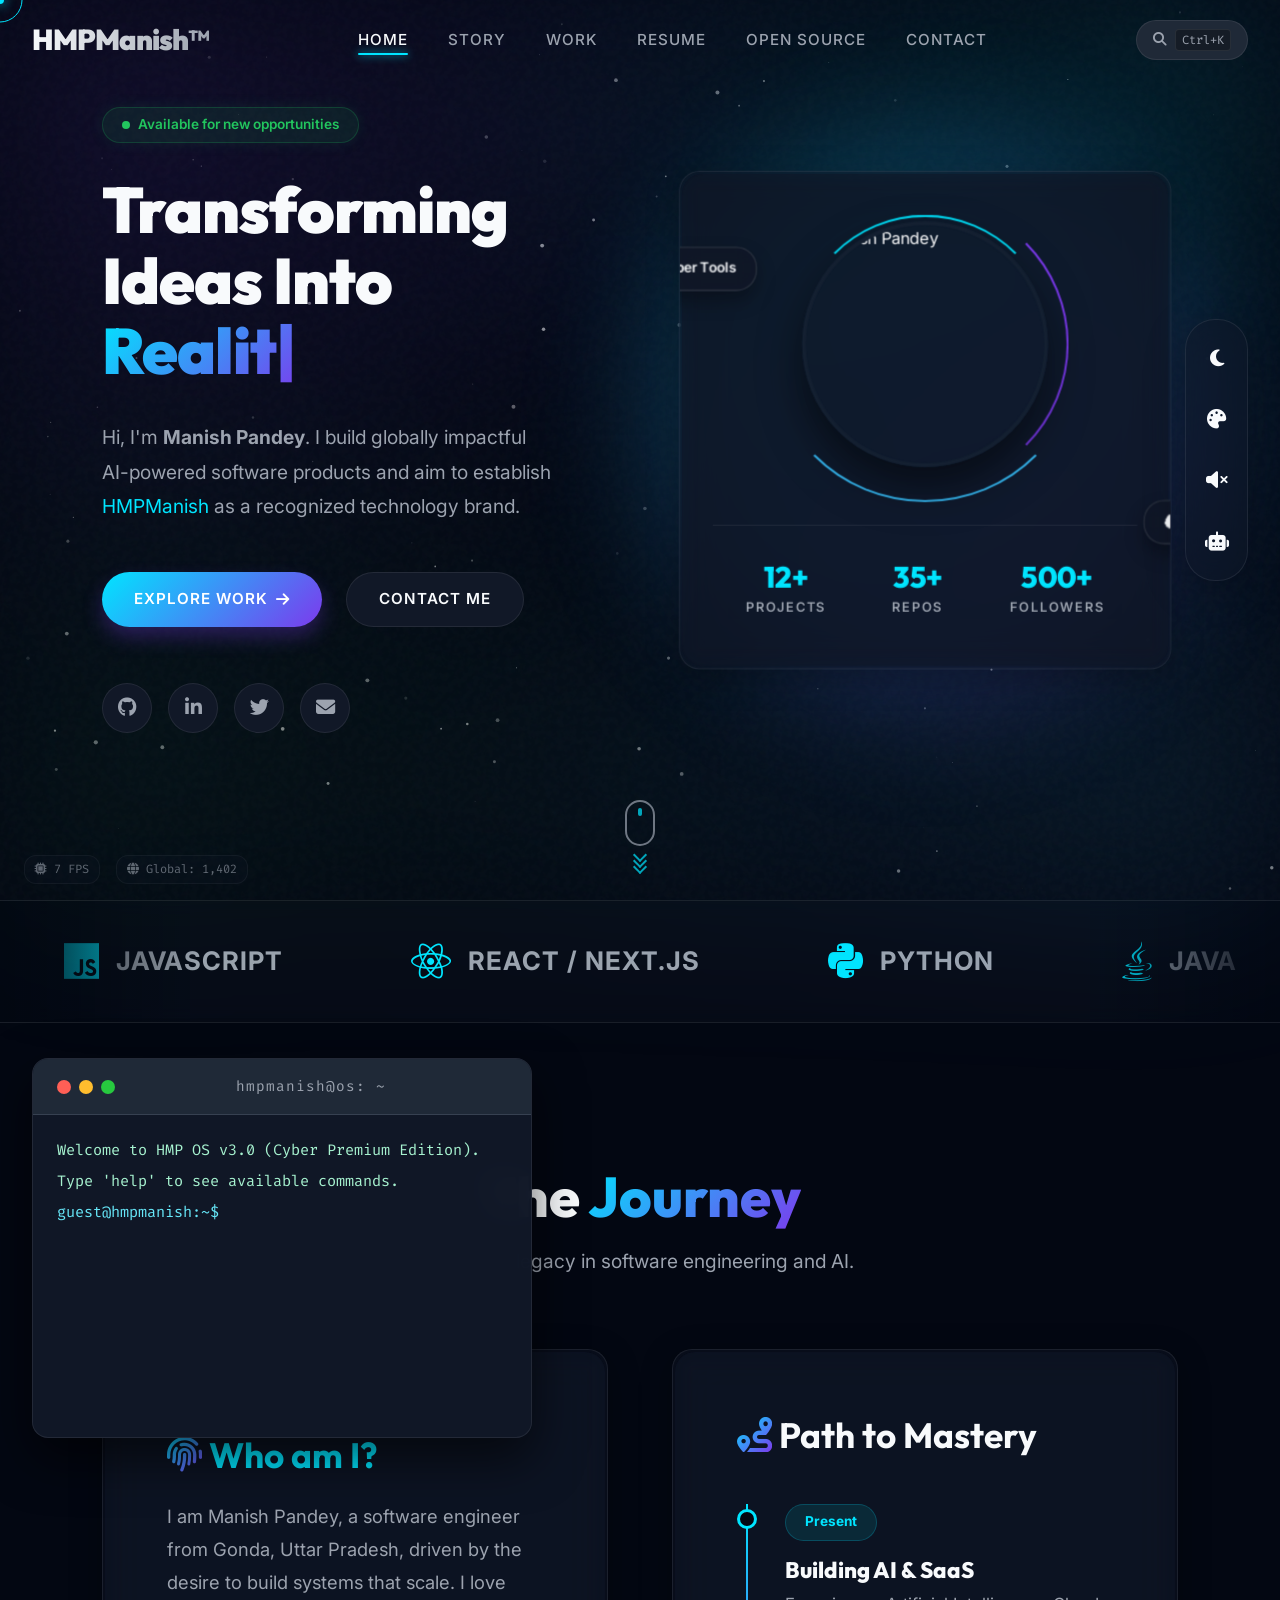
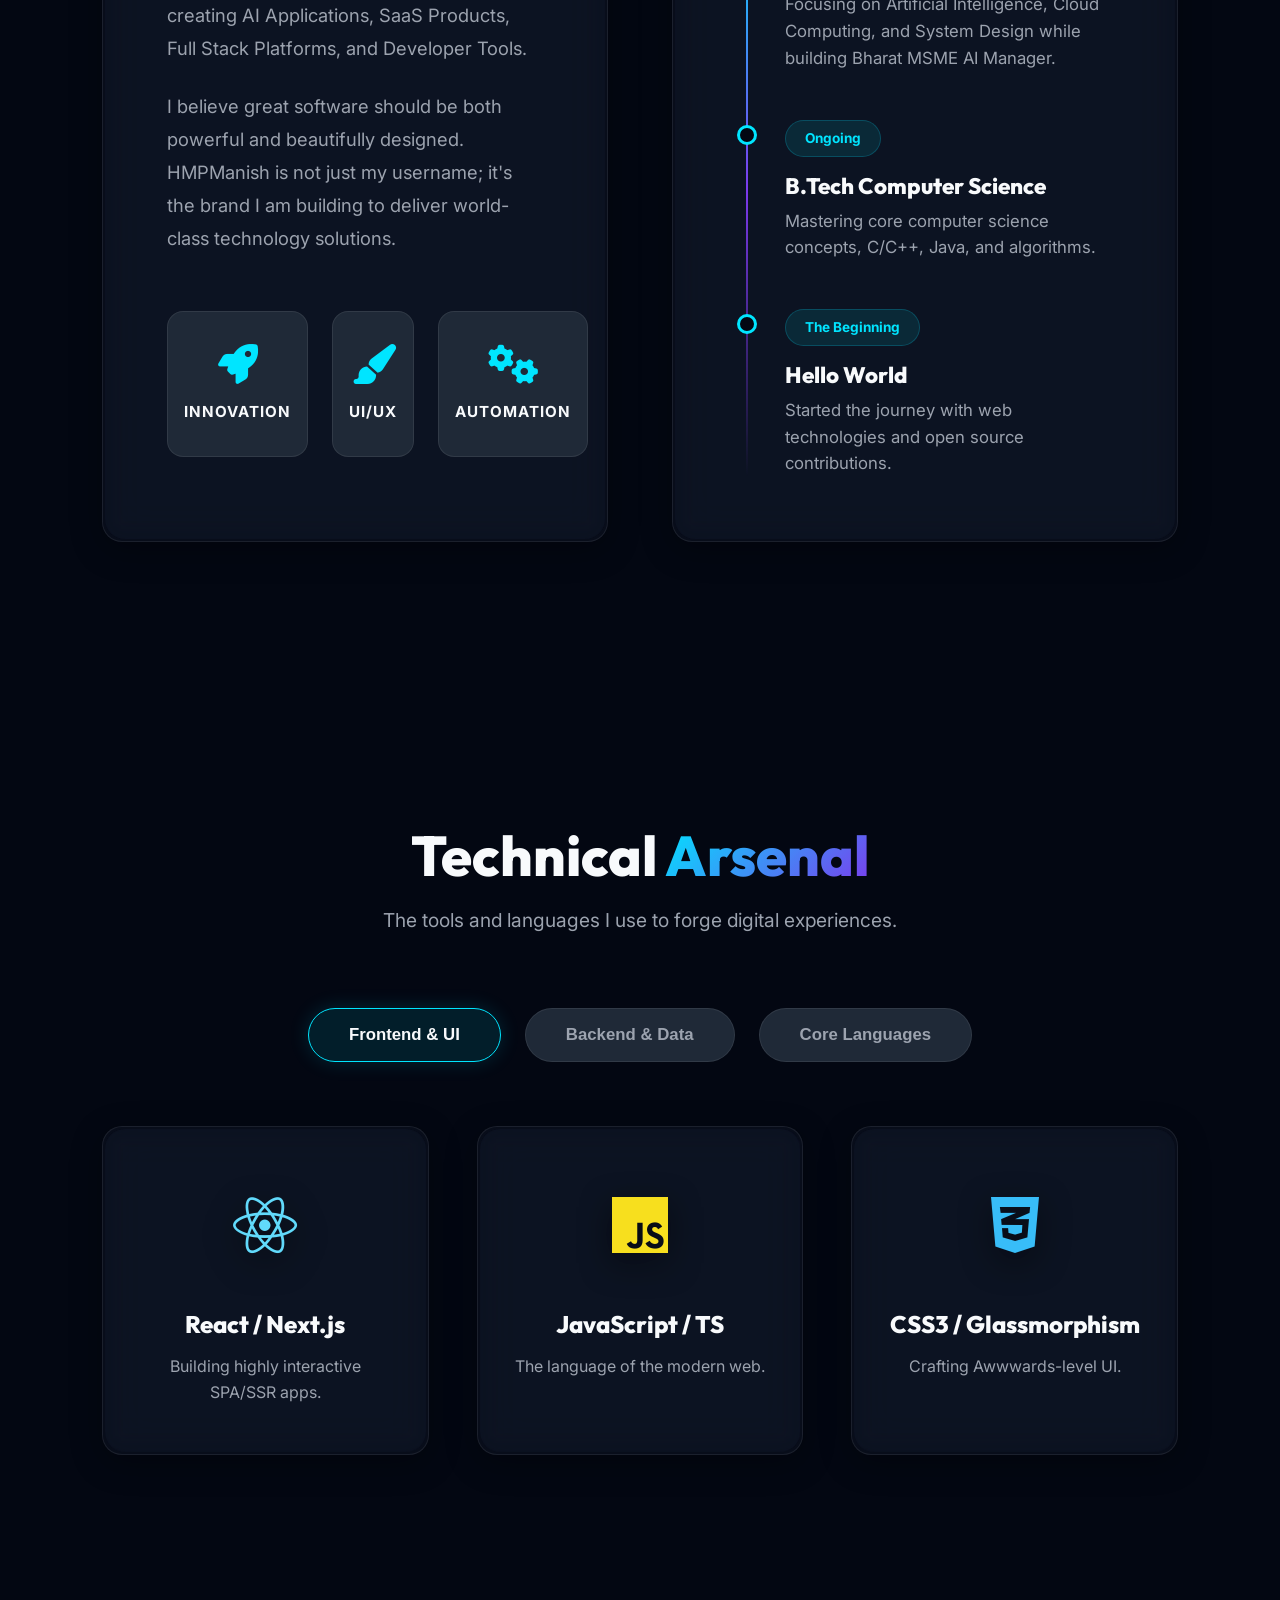
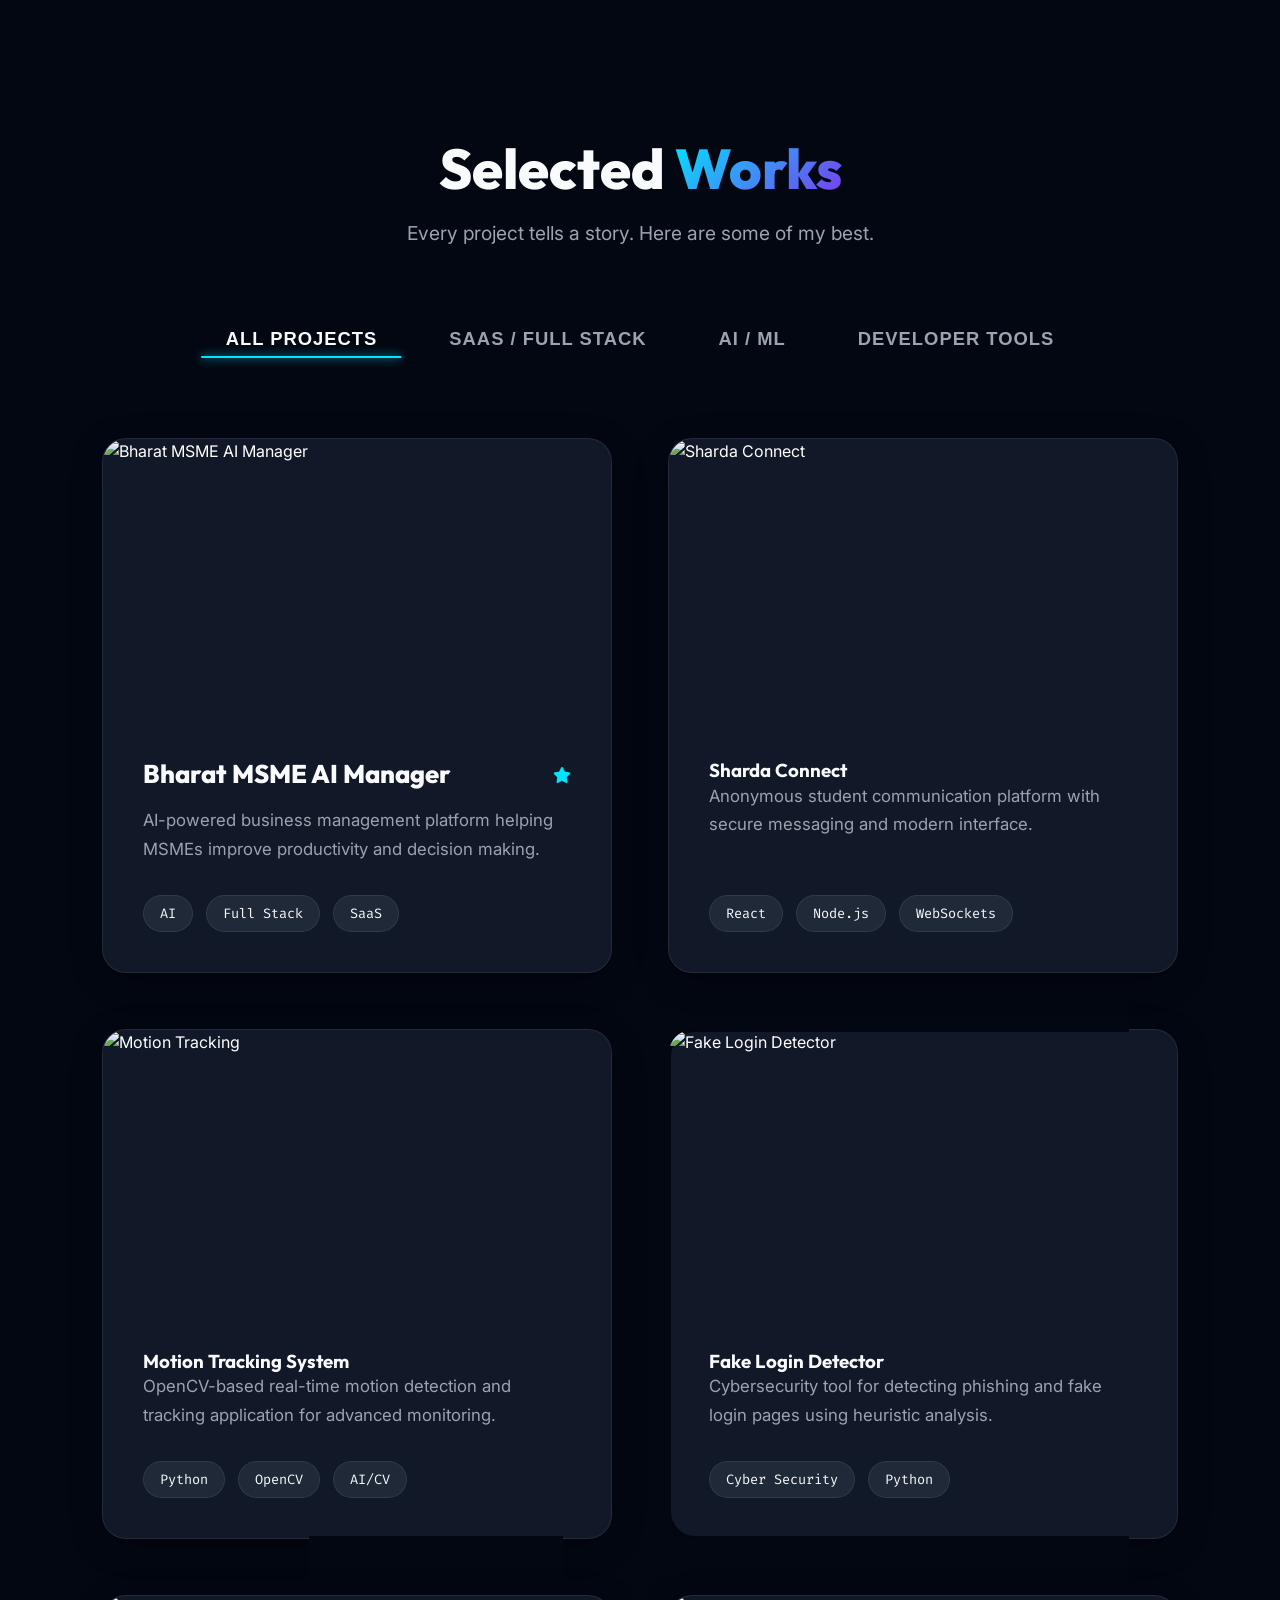
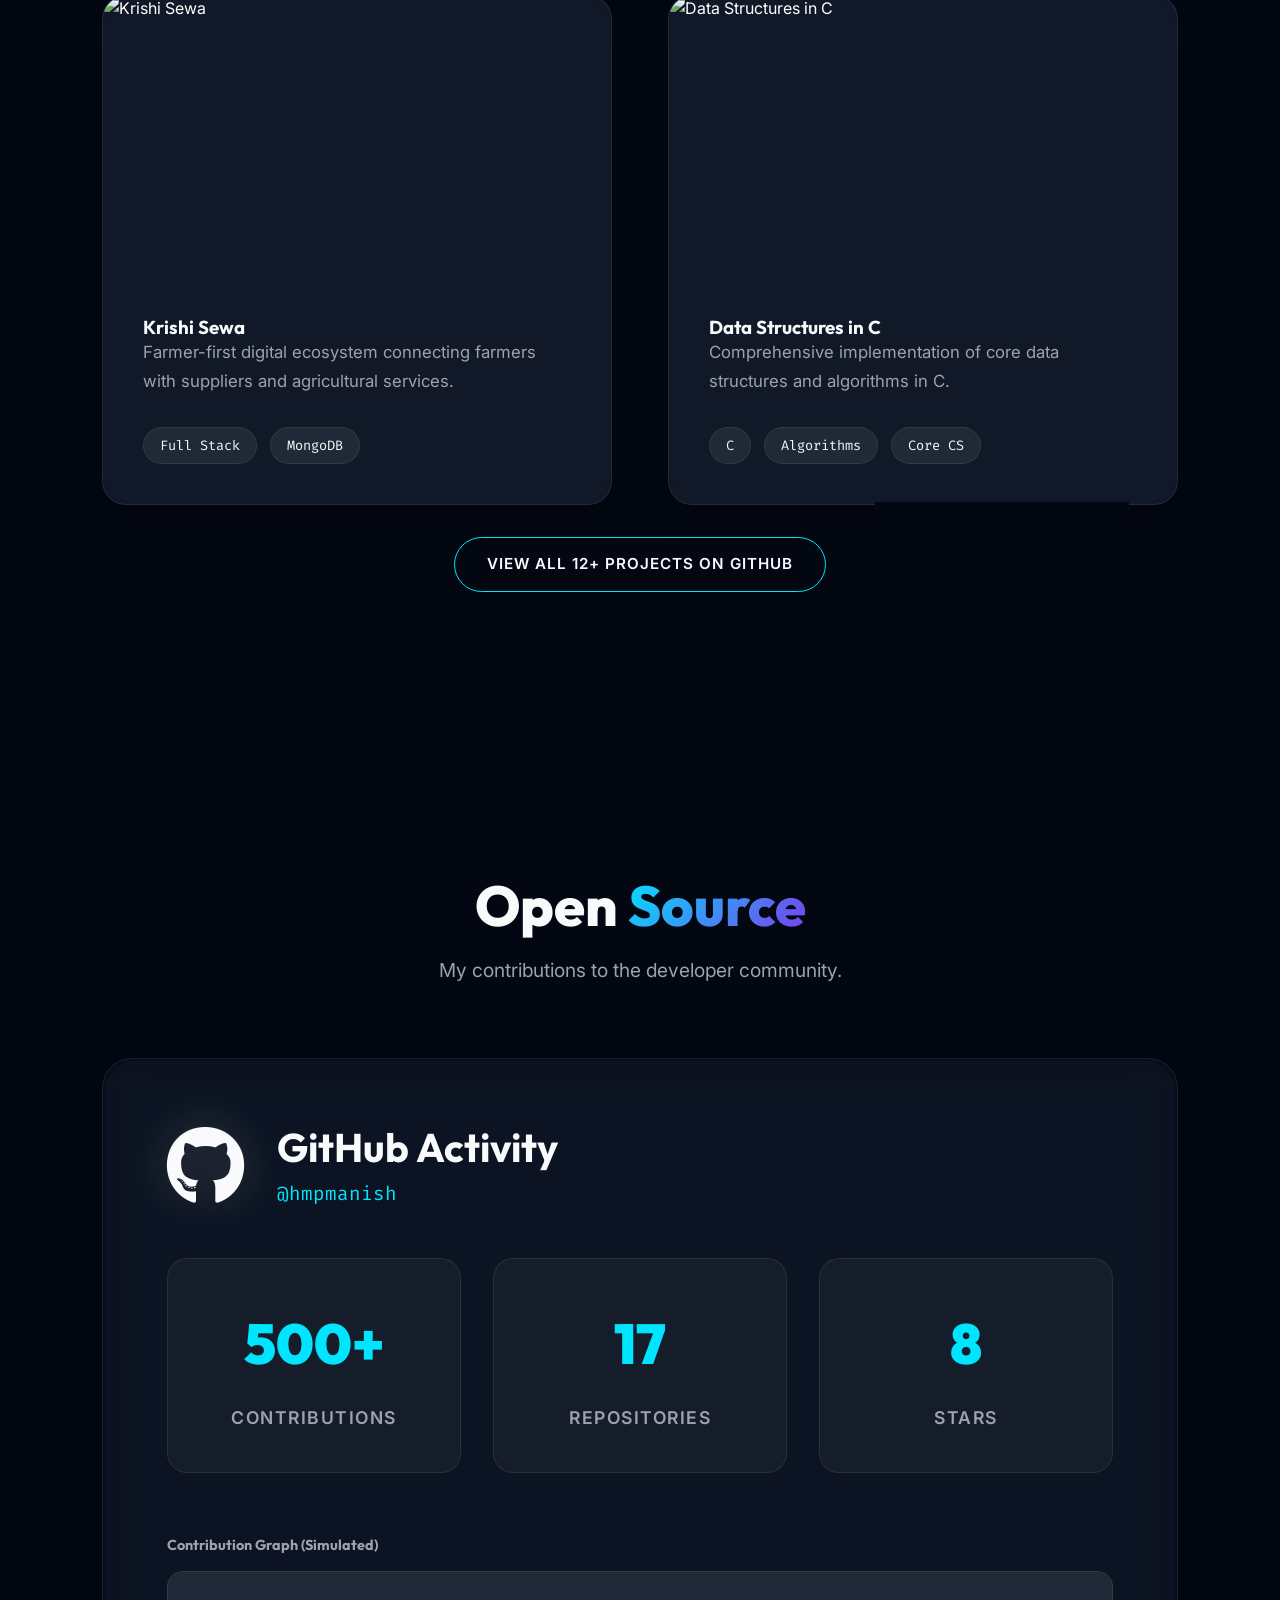
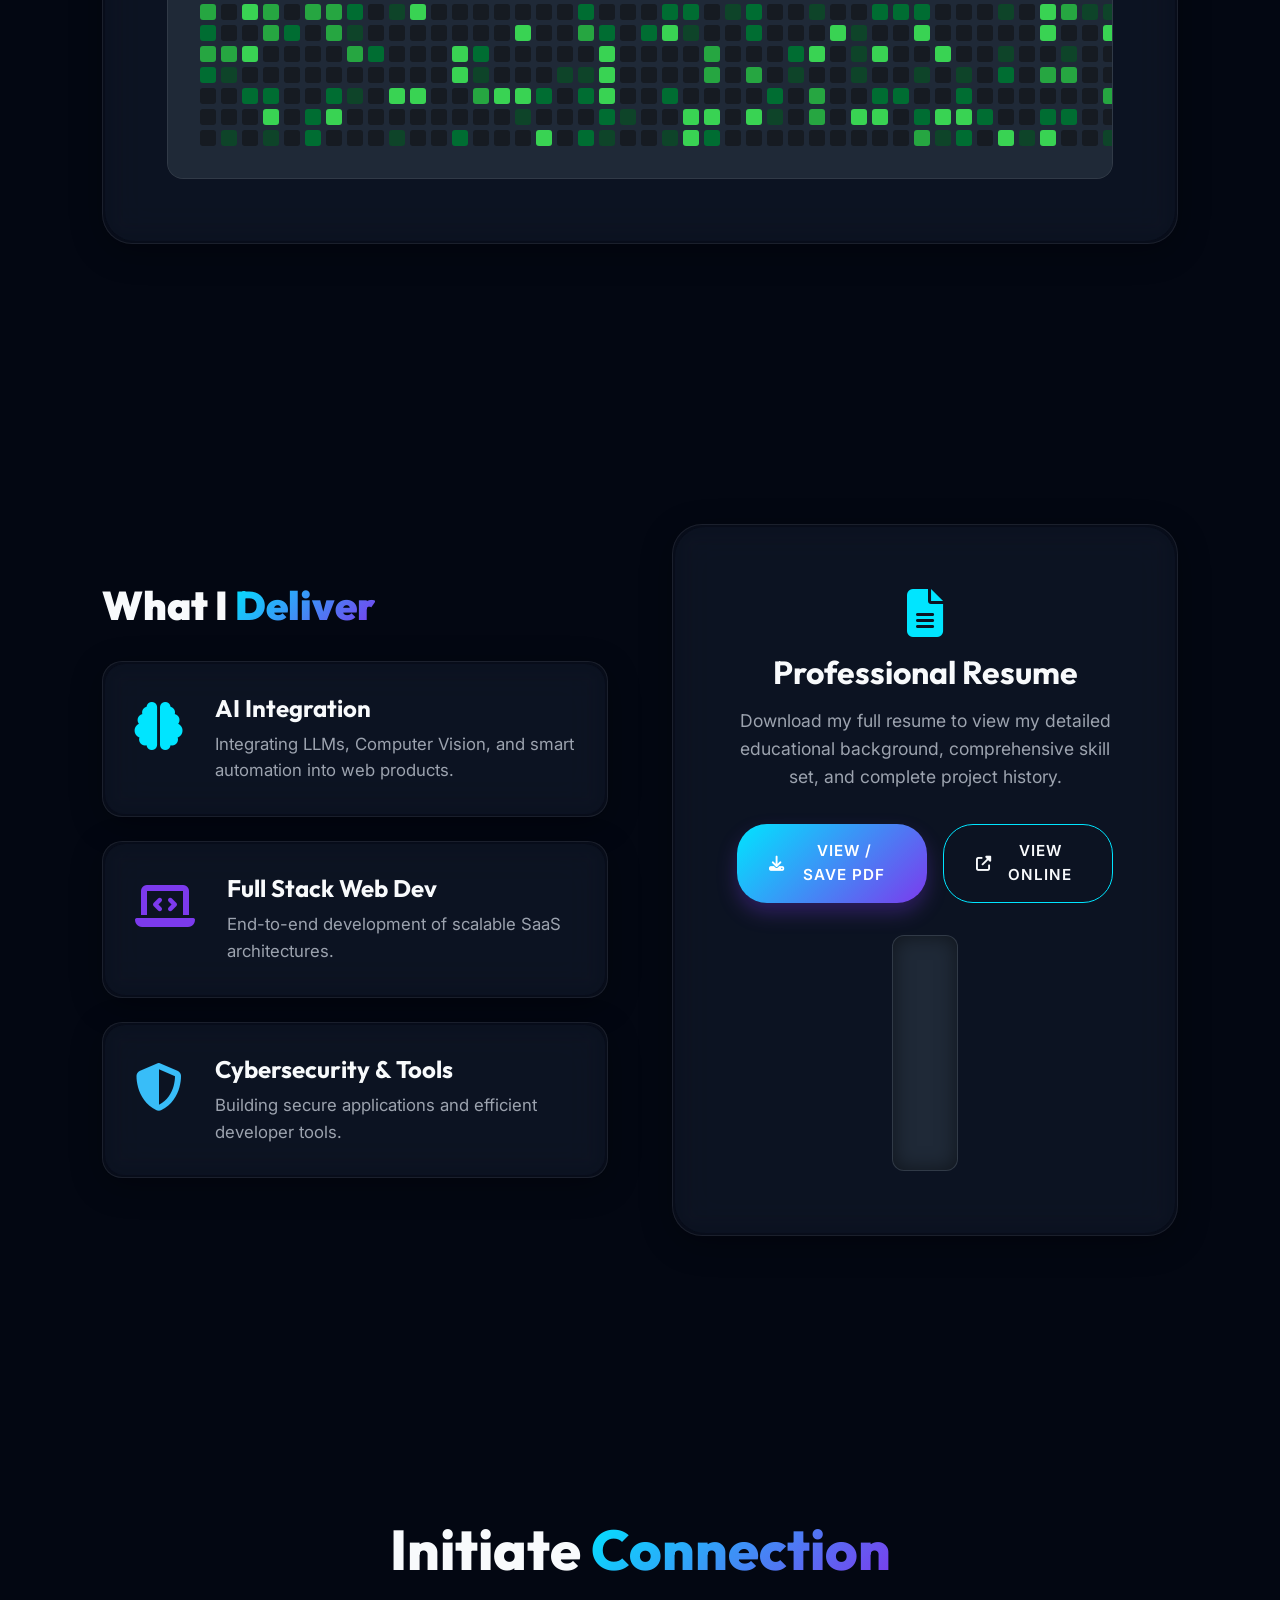
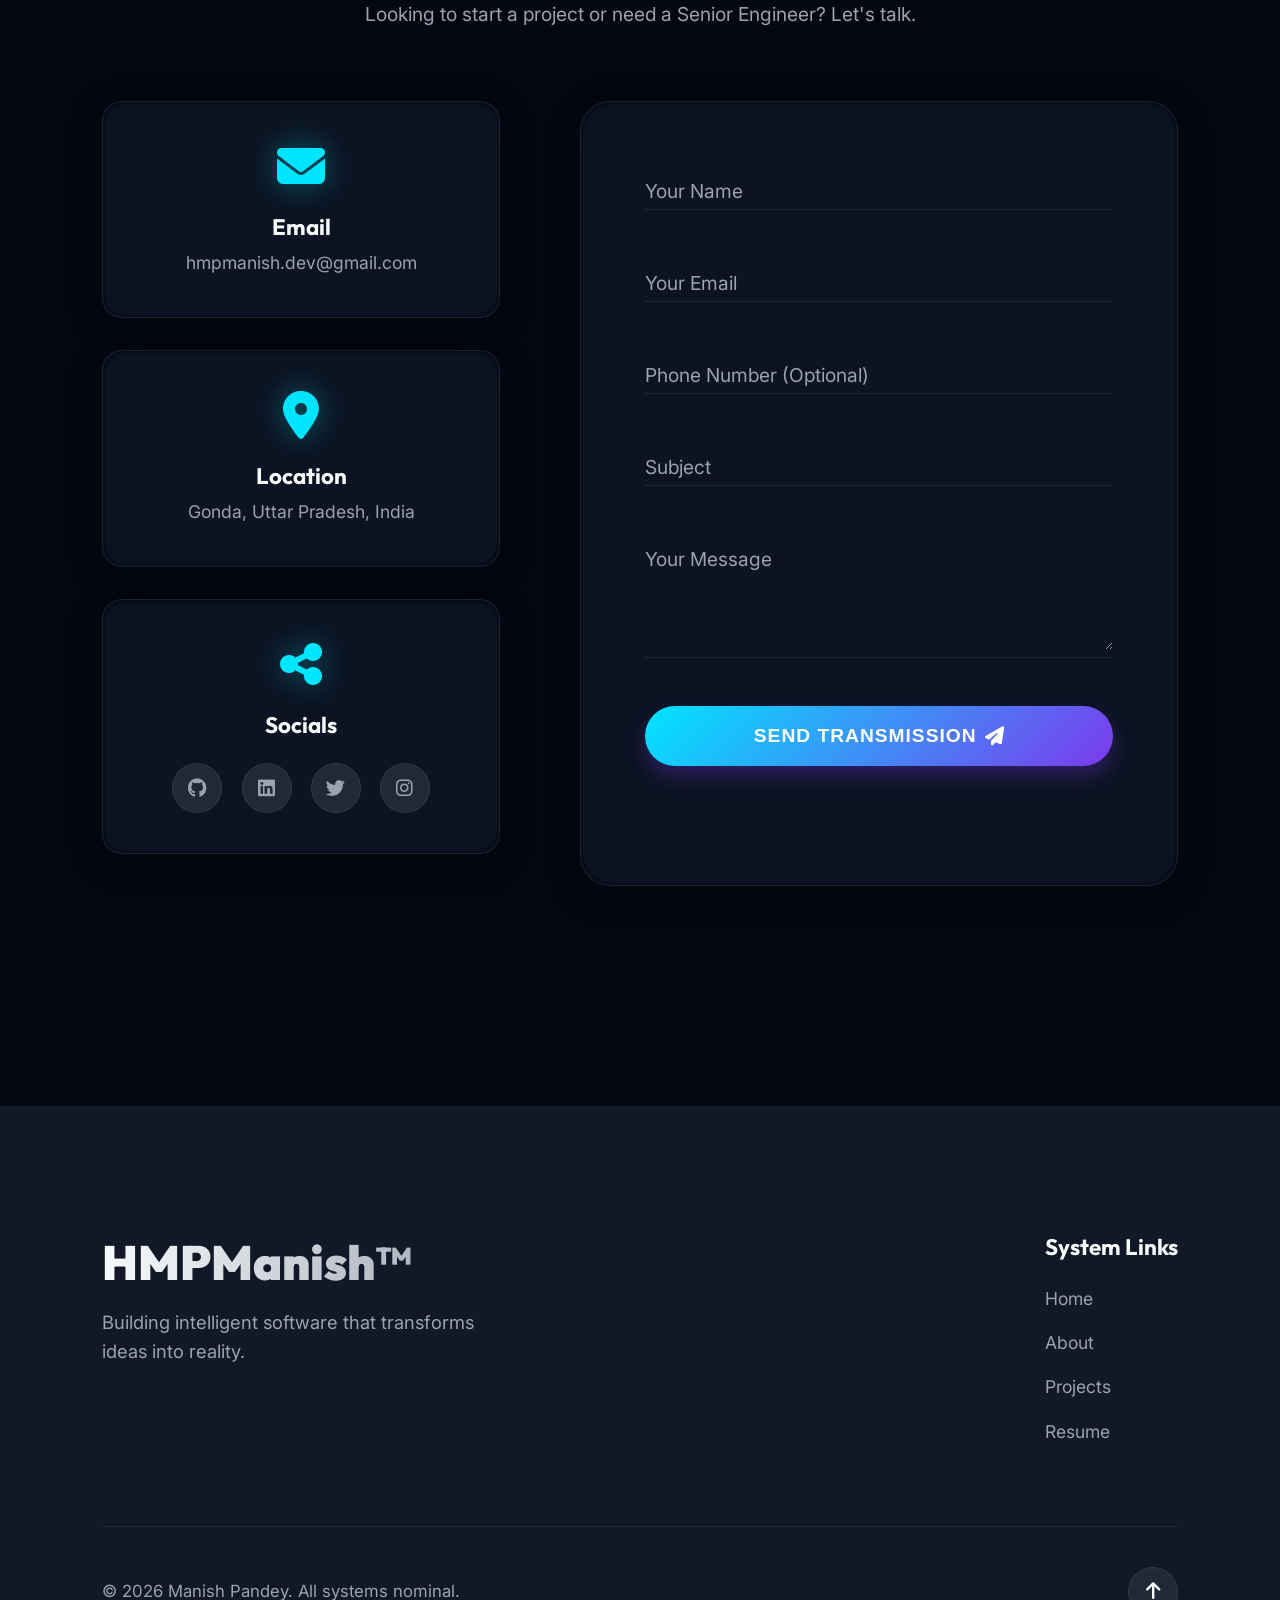
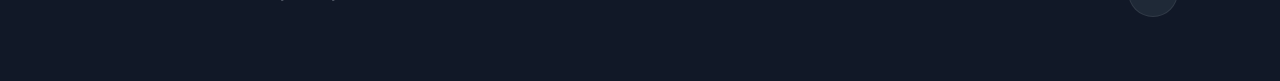
==== index.html @ 79994b33 "Upgrade HMP AI Assistant with smart rule engine, quick chips, and direct Telegram contact integratio" ====
<!DOCTYPE html>
<html lang="en" data-theme="dark">
<head>
    <meta charset="UTF-8">
    <meta name="viewport" content="width=device-width, initial-scale=1.0">
    <title>HMPManish | Manish Pandey | Building Intelligent Software</title>
    <meta name="description" content="Portfolio of Manish Pandey (HMPManish). Building intelligent software that transforms ideas into reality using AI, automation, cloud computing, and modern web technologies.">
    <meta name="theme-color" content="#030712">
    
    <!-- Open Graph / SEO -->
    <meta property="og:title" content="HMPManish - Technology Brand & Portfolio">
    <meta property="og:description" content="Portfolio of Manish Pandey (HMPManish). Building intelligent software that transforms ideas into reality.">
    <meta property="og:type" content="website">
    <meta property="og:url" content="https://hmpmanish.github.io/info/">
    
    <!-- Fonts -->
    <link rel="preconnect" href="https://fonts.googleapis.com">
    <link rel="preconnect" href="https://fonts.gstatic.com" crossorigin>
    <link href="https://fonts.googleapis.com/css2?family=Inter:wght@300;400;500;600;700&family=Outfit:wght@300;400;500;600;700;800;900&family=Fira+Code&display=swap" rel="stylesheet">
    
    <!-- Icons -->
    <link rel="stylesheet" href="https://cdnjs.cloudflare.com/ajax/libs/font-awesome/6.4.0/css/all.min.css">
    
    <link rel="stylesheet" href="style.css">
</head>
<body>

    <!-- Audio Elements for UI Sounds (muted by default) -->
    <audio id="sound-hover" src="https://assets.mixkit.co/sfx/preview/mixkit-modern-technology-select-3124.mp3" preload="auto"></audio>
    <audio id="sound-click" src="https://assets.mixkit.co/sfx/preview/mixkit-interface-click-1126.mp3" preload="auto"></audio>

    <!-- Custom Particle Cursor -->
    <div class="cursor-dot"></div>
    <div class="cursor-outline"></div>

    <!-- Cinematic Background -->
    <canvas id="bg-canvas"></canvas>
    <div class="bg-mesh"></div>
    <div class="bg-noise"></div>

    <!-- Scroll Progress -->
    <div class="scroll-progress-bar" id="scroll-progress"></div>

    <!-- Header / Navbar -->
    <header class="glass-header" id="header">
        <div class="nav-container">
            <a href="#home" class="logo magnetic hover-sound">
                <span class="logo-text">HMPManish™</span>
            </a>
            <nav class="desktop-nav">
                <ul>
                    <li><a href="#home" class="nav-link active hover-sound">Home</a></li>
                    <li><a href="#about" class="nav-link hover-sound">Story</a></li>
                    <li><a href="#projects" class="nav-link hover-sound">Work</a></li>
                    <li><a href="#resume" class="nav-link hover-sound">Resume</a></li>
                    <li><a href="#github" class="nav-link hover-sound">Open Source</a></li>
                    <li><a href="#contact" class="nav-link hover-sound">Contact</a></li>
                </ul>
            </nav>
            <div class="nav-actions">
                <button class="cmd-palette-btn magnetic hover-sound" aria-label="Command Palette">
                    <i class="fas fa-search"></i> <span class="cmd-text">Ctrl+K</span>
                </button>
                <div class="hamburger magnetic hover-sound" id="hamburger">
                    <span></span><span></span><span></span>
                </div>
            </div>
        </div>
    </header>

    <!-- Mobile Menu -->
    <div class="mobile-menu" id="mobile-menu">
        <ul>
            <li><a href="#home" class="mobile-link">Home</a></li>
            <li><a href="#about" class="mobile-link">Story</a></li>
            <li><a href="#projects" class="mobile-link">Work</a></li>
            <li><a href="#resume" class="mobile-link">Resume</a></li>
            <li><a href="#github" class="mobile-link">Open Source</a></li>
            <li><a href="#contact" class="mobile-link">Contact</a></li>
        </ul>
    </div>

    <!-- Performance & Status Monitors -->
    <div class="perf-monitor">
        <div class="fps-counter" id="fps-counter"><i class="fas fa-microchip"></i> <span id="fps-val">60</span> FPS</div>
        <div class="visitor-counter"><i class="fas fa-globe"></i> Global: <span id="v-count">1,402</span></div>
    </div>

    <!-- Floating Glass Dock -->
    <div class="floating-dock">
        <button class="dock-btn magnetic tooltip hover-sound" data-tip="Toggle Theme" id="theme-toggle">
            <i class="fas fa-moon"></i>
        </button>
        <button class="dock-btn magnetic tooltip hover-sound" data-tip="Accent Color" id="color-toggle">
            <i class="fas fa-palette"></i>
        </button>
        <button class="dock-btn magnetic tooltip hover-sound" data-tip="UI Sounds" id="sound-toggle">
            <i class="fas fa-volume-mute"></i>
        </button>
        <button class="dock-btn magnetic tooltip hover-sound" data-tip="AI Assistant" id="ai-toggle">
            <i class="fas fa-robot"></i>
        </button>
    </div>

    <main>
        <!-- 1. HERO SECTION -->
        <section id="home" class="hero-section section-padding">
            <div class="container hero-grid">
                <div class="hero-content reveal-left">
                    <div class="greeting-badge magnetic hover-sound">
                        <span class="pulse-dot"></span> Available for new opportunities
                    </div>
                    <h1 class="hero-title">
                        Transforming Ideas Into <br>
                        <span class="gradient-text type-wrap"><span id="typed-text"></span><span class="cursor">|</span></span>
                    </h1>
                    <p class="hero-description text-reveal">
                        Hi, I'm <strong>Manish Pandey</strong>. I build globally impactful AI-powered software products and aim to establish <span class="text-primary">HMPManish</span> as a recognized technology brand.
                    </p>
                    <div class="hero-cta">
                        <a href="#projects" class="btn btn-primary magnetic click-sound">
                            <span>Explore Work</span>
                            <i class="fas fa-arrow-right"></i>
                        </a>
                        <a href="#contact" class="btn btn-secondary magnetic click-sound">
                            <span>Contact Me</span>
                        </a>
                    </div>
                    <div class="hero-socials">
                        <a href="https://github.com/hmpmanish" target="_blank" class="social-icon magnetic hover-sound"><i class="fab fa-github"></i></a>
                        <a href="https://linkedin.com/in/hmpmanish" target="_blank" class="social-icon magnetic hover-sound"><i class="fab fa-linkedin-in"></i></a>
                        <a href="https://x.com/hmpmanish" target="_blank" class="social-icon magnetic hover-sound"><i class="fab fa-twitter"></i></a>
                        <a href="mailto:hmpmanish.dev@gmail.com" class="social-icon magnetic hover-sound"><i class="fas fa-envelope"></i></a>
                    </div>
                </div>
                <div class="hero-visual reveal-right">
                    <div class="profile-card-3d tilt-card">
                        <div class="card-glow"></div>
                        <div class="card-inner glass-panel">
                            <div class="profile-image-container">
                                <div class="rotating-rings">
                                    <div class="ring ring-1"></div>
                                    <div class="ring ring-2"></div>
                                    <div class="ring ring-3"></div>
                                </div>
                                <img src="https://avatars.githubusercontent.com/u/108343753?v=4" alt="Manish Pandey" class="profile-img">
                            </div>
                            <div class="floating-badges">
                                <div class="badge badge-1 glass-badge"><i class="fas fa-laptop-code"></i> Developer Tools</div>
                                <div class="badge badge-2 glass-badge"><i class="fas fa-brain"></i> AI / SaaS</div>
                            </div>
                            <div class="stats-row">
                                <div class="stat-item">
                                    <h4 class="counter" id="stat-projects" data-target="12">0</h4>
                                    <p>Projects</p>
                                </div>
                                <div class="stat-item">
                                    <h4 class="counter" id="stat-repos" data-target="35">0</h4>
                                    <p>Repos</p>
                                </div>
                                <div class="stat-item">
                                    <h4 class="counter" id="stat-followers" data-target="500">0</h4>
                                    <p>Followers</p>
                                </div>
                            </div>
                        </div>
                    </div>
                </div>
            </div>
            
            <a href="#about" class="scroll-indicator magnetic hover-sound">
                <div class="mouse"><div class="wheel"></div></div>
                <span class="arrows"><span></span><span></span><span></span></span>
            </a>
        </section>

        <!-- 2. INFINITE LOGO MARQUEE -->
        <div class="tech-marquee-wrapper reveal-up">
            <div class="tech-marquee">
                <div class="tech-track">
                    <!-- Cloned in JS for infinite scroll -->
                    <div class="tech-item"><i class="fab fa-js"></i> JavaScript</div>
                    <div class="tech-item"><i class="fab fa-react"></i> React / Next.js</div>
                    <div class="tech-item"><i class="fab fa-python"></i> Python</div>
                    <div class="tech-item"><i class="fab fa-java"></i> Java</div>
                    <div class="tech-item"><i class="fab fa-node-js"></i> Node.js</div>
                    <div class="tech-item"><i class="fas fa-database"></i> MongoDB</div>
                    <div class="tech-item"><i class="fab fa-aws"></i> Cloud / AI</div>
                    <div class="tech-item"><i class="fas fa-code"></i> C / C++</div>
                </div>
            </div>
        </div>

        <!-- 3. ABOUT & JOURNEY SECTION -->
        <section id="about" class="about-section section-padding">
            <div class="container">
                <div class="section-heading text-center reveal-up">
                    <h2 class="title">The <span class="gradient-text">Journey</span></h2>
                    <p class="subtitle">Building a legacy in software engineering and AI.</p>
                </div>
                
                <div class="about-grid">
                    <div class="about-text glass-panel reveal-left tilt-card-subtle">
                        <h3><i class="fas fa-fingerprint gradient-text"></i> Who am I?</h3>
                        <p>I am Manish Pandey, a software engineer from Gonda, Uttar Pradesh, driven by the desire to build systems that scale. I love creating AI Applications, SaaS Products, Full Stack Platforms, and Developer Tools.</p>
                        <p>I believe great software should be both powerful and beautifully designed. HMPManish is not just my username; it's the brand I am building to deliver world-class technology solutions.</p>
                        
                        <div class="highlight-boxes">
                            <div class="h-box magnetic hover-sound">
                                <i class="fas fa-rocket"></i>
                                <span>Innovation</span>
                            </div>
                            <div class="h-box magnetic hover-sound">
                                <i class="fas fa-paint-brush"></i>
                                <span>UI/UX</span>
                            </div>
                            <div class="h-box magnetic hover-sound">
                                <i class="fas fa-cogs"></i>
                                <span>Automation</span>
                            </div>
                        </div>
                    </div>
                    
                    <div class="about-timeline glass-panel reveal-right">
                        <h3><i class="fas fa-route gradient-text"></i> Path to Mastery</h3>
                        <div class="timeline animated-timeline">
                            <div class="timeline-item">
                                <div class="timeline-dot pulse-dot-small"></div>
                                <div class="timeline-content">
                                    <span class="date">Present</span>
                                    <h4>Building AI & SaaS</h4>
                                    <p>Focusing on Artificial Intelligence, Cloud Computing, and System Design while building Bharat MSME AI Manager.</p>
                                </div>
                            </div>
                            <div class="timeline-item">
                                <div class="timeline-dot"></div>
                                <div class="timeline-content">
                                    <span class="date">Ongoing</span>
                                    <h4>B.Tech Computer Science</h4>
                                    <p>Mastering core computer science concepts, C/C++, Java, and algorithms.</p>
                                </div>
                            </div>
                            <div class="timeline-item">
                                <div class="timeline-dot"></div>
                                <div class="timeline-content">
                                    <span class="date">The Beginning</span>
                                    <h4>Hello World</h4>
                                    <p>Started the journey with web technologies and open source contributions.</p>
                                </div>
                            </div>
                        </div>
                    </div>
                </div>
            </div>
        </section>

        <!-- 4. SKILLS SECTION -->
        <section id="skills" class="skills-section section-padding">
            <div class="container">
                <div class="section-heading text-center reveal-up">
                    <h2 class="title">Technical <span class="gradient-text">Arsenal</span></h2>
                    <p class="subtitle">The tools and languages I use to forge digital experiences.</p>
                </div>

                <div class="skills-tabs reveal-up">
                    <button class="tab-btn active magnetic hover-sound click-sound" data-tab="frontend">Frontend & UI</button>
                    <button class="tab-btn magnetic hover-sound click-sound" data-tab="backend">Backend & Data</button>
                    <button class="tab-btn magnetic hover-sound click-sound" data-tab="languages">Core Languages</button>
                </div>

                <div class="skills-content reveal-up">
                    <!-- Frontend -->
                    <div class="skill-pane active" id="frontend">
                        <div class="skill-grid">
                            <div class="skill-card glass-panel tilt-card">
                                <div class="skill-icon" style="color: #61DAFB;"><i class="fab fa-react"></i></div>
                                <h4>React / Next.js</h4>
                                <p>Building highly interactive SPA/SSR apps.</p>
                            </div>
                            <div class="skill-card glass-panel tilt-card">
                                <div class="skill-icon" style="color: #F7DF1E;"><i class="fab fa-js"></i></div>
                                <h4>JavaScript / TS</h4>
                                <p>The language of the modern web.</p>
                            </div>
                            <div class="skill-card glass-panel tilt-card">
                                <div class="skill-icon" style="color: #38BDF8;"><i class="fab fa-css3-alt"></i></div>
                                <h4>CSS3 / Glassmorphism</h4>
                                <p>Crafting Awwwards-level UI.</p>
                            </div>
                        </div>
                    </div>
                    
                    <!-- Backend -->
                    <div class="skill-pane" id="backend">
                        <div class="skill-grid">
                            <div class="skill-card glass-panel tilt-card">
                                <div class="skill-icon" style="color: #339933;"><i class="fab fa-node-js"></i></div>
                                <h4>Node.js / Express</h4>
                                <p>Scalable server-side architecture.</p>
                            </div>
                            <div class="skill-card glass-panel tilt-card">
                                <div class="skill-icon" style="color: #47A248;"><i class="fas fa-leaf"></i></div>
                                <h4>MongoDB</h4>
                                <p>NoSQL database modeling & aggregation.</p>
                            </div>
                            <div class="skill-card glass-panel tilt-card">
                                <div class="skill-icon" style="color: #FF9900;"><i class="fas fa-server"></i></div>
                                <h4>REST APIs</h4>
                                <p>Building secure and fast endpoints.</p>
                            </div>
                        </div>
                    </div>

                    <!-- Languages -->
                    <div class="skill-pane" id="languages">
                        <div class="skill-grid">
                            <div class="skill-card glass-panel tilt-card">
                                <div class="skill-icon" style="color: #3776AB;"><i class="fab fa-python"></i></div>
                                <h4>Python</h4>
                                <p>For AI, Machine Learning, and scripts.</p>
                            </div>
                            <div class="skill-card glass-panel tilt-card">
                                <div class="skill-icon" style="color: #f89820;"><i class="fab fa-java"></i></div>
                                <h4>Java</h4>
                                <p>Object-Oriented Programming and enterprise patterns.</p>
                            </div>
                            <div class="skill-card glass-panel tilt-card">
                                <div class="skill-icon" style="color: #00599C;"><i class="fas fa-code"></i></div>
                                <h4>C / C++</h4>
                                <p>Core CS, Data Structures, and Memory Management.</p>
                            </div>
                        </div>
                    </div>
                </div>
            </div>
        </section>

        <!-- 5. PROJECTS SECTION -->
        <section id="projects" class="projects-section section-padding">
            <div class="container">
                <div class="section-heading text-center reveal-up">
                    <h2 class="title">Selected <span class="gradient-text">Works</span></h2>
                    <p class="subtitle">Every project tells a story. Here are some of my best.</p>
                </div>

                <div class="project-filters reveal-up">
                    <button class="filter-btn active hover-sound click-sound" data-filter="all">All Projects</button>
                    <button class="filter-btn hover-sound click-sound" data-filter="saas">SaaS / Full Stack</button>
                    <button class="filter-btn hover-sound click-sound" data-filter="ai">AI / ML</button>
                    <button class="filter-btn hover-sound click-sound" data-filter="tools">Developer Tools</button>
                </div>

                <div class="project-grid reveal-up">
                    <!-- Project 1: Bharat MSME -->
                    <div class="project-card tilt-card glass-panel" data-category="saas">
                        <div class="project-img-container">
                            <img src="https://images.unsplash.com/photo-1551288049-bebda4e38f71?auto=format&fit=crop&w=600&q=80" alt="Bharat MSME AI Manager">
                            <div class="project-overlay">
                                <a href="https://github.com/hmpmanish/Bharat-MSME-AI-Manager" target="_blank" class="project-link magnetic hover-sound tooltip" data-tip="Source Code"><i class="fab fa-github"></i></a>
                            </div>
                        </div>
                        <div class="project-info">
                            <div class="project-header">
                                <h3>Bharat MSME AI Manager</h3>
                                <i class="fas fa-star text-primary"></i>
                            </div>
                            <p>AI-powered business management platform helping MSMEs improve productivity and decision making.</p>
                            <div class="project-tags">
                                <span>AI</span><span>Full Stack</span><span>SaaS</span>
                            </div>
                        </div>
                    </div>

                    <!-- Project 2: Sharda Connect -->
                    <div class="project-card tilt-card glass-panel" data-category="saas">
                        <div class="project-img-container">
                            <img src="https://images.unsplash.com/photo-1516321318423-f06f85e504b3?auto=format&fit=crop&w=600&q=80" alt="Sharda Connect">
                            <div class="project-overlay">
                                <a href="https://github.com/hmpmanish/sharda-connect" target="_blank" class="project-link magnetic hover-sound"><i class="fab fa-github"></i></a>
                            </div>
                        </div>
                        <div class="project-info">
                            <h3>Sharda Connect</h3>
                            <p>Anonymous student communication platform with secure messaging and modern interface.</p>
                            <div class="project-tags">
                                <span>React</span><span>Node.js</span><span>WebSockets</span>
                            </div>
                        </div>
                    </div>

                    <!-- Project 3: Motion Tracking -->
                    <div class="project-card tilt-card glass-panel" data-category="ai">
                        <div class="project-img-container">
                            <img src="https://images.unsplash.com/photo-1555949963-aa79dcee57d5?auto=format&fit=crop&w=600&q=80" alt="Motion Tracking">
                            <div class="project-overlay">
                                <a href="https://github.com/hmpmanish/Motion-Tracking" target="_blank" class="project-link magnetic hover-sound"><i class="fab fa-github"></i></a>
                            </div>
                        </div>
                        <div class="project-info">
                            <h3>Motion Tracking System</h3>
                            <p>OpenCV-based real-time motion detection and tracking application for advanced monitoring.</p>
                            <div class="project-tags">
                                <span>Python</span><span>OpenCV</span><span>AI/CV</span>
                            </div>
                        </div>
                    </div>
                    
                    <!-- Project 4: Fake Login Detector -->
                    <div class="project-card tilt-card glass-panel" data-category="tools">
                        <div class="project-img-container">
                            <img src="https://images.unsplash.com/photo-1550751827-4bd374c3f58b?auto=format&fit=crop&w=600&q=80" alt="Fake Login Detector">
                            <div class="project-overlay">
                                <a href="https://github.com/hmpmanish/fake-login-detector" target="_blank" class="project-link magnetic hover-sound"><i class="fab fa-github"></i></a>
                            </div>
                        </div>
                        <div class="project-info">
                            <h3>Fake Login Detector</h3>
                            <p>Cybersecurity tool for detecting phishing and fake login pages using heuristic analysis.</p>
                            <div class="project-tags">
                                <span>Cyber Security</span><span>Python</span>
                            </div>
                        </div>
                    </div>

                    <!-- Project 5: Krishi Sewa -->
                    <div class="project-card tilt-card glass-panel" data-category="saas">
                        <div class="project-img-container">
                            <img src="https://images.unsplash.com/photo-1500937386664-56d1dfef3854?auto=format&fit=crop&w=600&q=80" alt="Krishi Sewa">
                            <div class="project-overlay">
                                <a href="https://github.com/hmpmanish/KrishiSewa" target="_blank" class="project-link magnetic hover-sound"><i class="fab fa-github"></i></a>
                            </div>
                        </div>
                        <div class="project-info">
                            <h3>Krishi Sewa</h3>
                            <p>Farmer-first digital ecosystem connecting farmers with suppliers and agricultural services.</p>
                            <div class="project-tags">
                                <span>Full Stack</span><span>MongoDB</span>
                            </div>
                        </div>
                    </div>
                    
                    <!-- Project 6: Data Structures -->
                    <div class="project-card tilt-card glass-panel" data-category="tools">
                        <div class="project-img-container">
                            <img src="https://images.unsplash.com/photo-1555066931-4365d14bab8c?auto=format&fit=crop&w=600&q=80" alt="Data Structures in C">
                            <div class="project-overlay">
                                <a href="https://github.com/hmpmanish/Data-Structures-in-C" target="_blank" class="project-link magnetic hover-sound"><i class="fab fa-github"></i></a>
                            </div>
                        </div>
                        <div class="project-info">
                            <h3>Data Structures in C</h3>
                            <p>Comprehensive implementation of core data structures and algorithms in C.</p>
                            <div class="project-tags">
                                <span>C</span><span>Algorithms</span><span>Core CS</span>
                            </div>
                        </div>
                    </div>
                </div>
                
                <div class="text-center mt-4 reveal-up">
                    <a href="https://github.com/hmpmanish" target="_blank" class="btn btn-outline magnetic click-sound">View All 12+ Projects on GitHub</a>
                </div>
            </div>
        </section>

        <!-- 6. GITHUB & OPEN SOURCE DASHBOARD -->
        <section id="github" class="github-section section-padding">
            <div class="container">
                <div class="section-heading text-center reveal-up">
                    <h2 class="title">Open <span class="gradient-text">Source</span></h2>
                    <p class="subtitle">My contributions to the developer community.</p>
                </div>
                <div class="glass-panel github-dashboard reveal-up tilt-card-subtle">
                    <div class="gh-header">
                        <i class="fab fa-github gh-logo glow-icon"></i>
                        <div class="gh-user-info">
                            <h3>GitHub Activity</h3>
                            <p><a href="https://github.com/hmpmanish" target="_blank" class="hover-sound">@hmpmanish</a></p>
                        </div>
                    </div>
                    <div class="gh-stats">
                        <div class="gh-stat-box magnetic">
                            <span class="gh-stat-val counter" data-target="500">0</span>
                            <span class="gh-stat-label">Contributions</span>
                        </div>
                        <div class="gh-stat-box magnetic">
                            <span class="gh-stat-val counter" data-target="35">0</span>
                            <span class="gh-stat-label">Repositories</span>
                        </div>
                        <div class="gh-stat-box magnetic">
                            <span class="gh-stat-val counter" data-target="15">0</span>
                            <span class="gh-stat-label">Stars</span>
                        </div>
                    </div>
                    <!-- Fake Heatmap -->
                    <h4 style="margin-bottom: 1rem; color: var(--text-secondary); font-size: 0.9rem;">Contribution Graph (Simulated)</h4>
                    <div class="gh-heatmap">
                        <!-- Generated via JS -->
                    </div>
                </div>
            </div>
        </section>

        <!-- 7. RESUME & SERVICES -->
        <section id="resume" class="resume-section section-padding">
            <div class="container">
                <div class="grid-2col">
                    <!-- Services -->
                    <div class="services-wrapper reveal-left">
                        <h2 class="title" style="font-size: 2.5rem; margin-bottom: 2rem;">What I <span class="gradient-text">Deliver</span></h2>
                        <div class="service-list">
                            <div class="service-item glass-panel tilt-card-subtle magnetic hover-sound">
                                <i class="fas fa-brain text-primary"></i>
                                <div>
                                    <h4>AI Integration</h4>
                                    <p>Integrating LLMs, Computer Vision, and smart automation into web products.</p>
                                </div>
                            </div>
                            <div class="service-item glass-panel tilt-card-subtle magnetic hover-sound">
                                <i class="fas fa-laptop-code text-secondary"></i>
                                <div>
                                    <h4>Full Stack Web Dev</h4>
                                    <p>End-to-end development of scalable SaaS architectures.</p>
                                </div>
                            </div>
                            <div class="service-item glass-panel tilt-card-subtle magnetic hover-sound">
                                <i class="fas fa-shield-alt text-accent"></i>
                                <div>
                                    <h4>Cybersecurity & Tools</h4>
                                    <p>Building secure applications and efficient developer tools.</p>
                                </div>
                            </div>
                        </div>
                    </div>
                    
                    <!-- Resume Download / View -->
                    <div class="resume-wrapper glass-panel reveal-right tilt-card-subtle">
                        <div class="resume-header">
                            <i class="fas fa-file-alt text-primary" style="font-size: 3rem; margin-bottom: 1rem;"></i>
                            <h3>Professional Resume</h3>
                            <p>Download my full resume to view my detailed educational background, comprehensive skill set, and complete project history.</p>
                        </div>
                        <div class="resume-actions" style="margin-top: 2rem; display: flex; gap: 1rem; justify-content: center;">
                            <a href="resume.html" target="_blank" class="btn btn-primary magnetic click-sound"><i class="fas fa-download"></i> View / Save PDF</a>
                            <a href="resume.html" target="_blank" class="btn btn-outline magnetic click-sound"><i class="fas fa-external-link-alt"></i> View Online</a>
                        </div>
                        <div class="resume-preview mt-4">
                            <!-- A stylistic mini representation of a document -->
                            <div class="doc-lines">
                                <div class="d-line w-100"></div>
                                <div class="d-line w-75"></div>
                                <div class="d-line w-50"></div>
                                <br>
                                <div class="d-line w-100"></div>
                                <div class="d-line w-100"></div>
                                <div class="d-line w-75"></div>
                            </div>
                        </div>
                    </div>
                </div>
            </div>
        </section>

        <!-- 8. CONTACT SECTION -->
        <section id="contact" class="contact-section section-padding">
            <div class="container">
                <div class="section-heading text-center reveal-up">
                    <h2 class="title">Initiate <span class="gradient-text">Connection</span></h2>
                    <p class="subtitle">Looking to start a project or need a Senior Engineer? Let's talk.</p>
                </div>

                <div class="contact-grid">
                    <div class="contact-info reveal-left">
                        <div class="contact-card glass-panel tilt-card-subtle">
                            <i class="fas fa-envelope icon-glow"></i>
                            <h4>Email</h4>
                            <a href="mailto:hmpmanish.dev@gmail.com" class="hover-sound">hmpmanish.dev@gmail.com</a>
                        </div>
                        <div class="contact-card glass-panel tilt-card-subtle">
                            <i class="fas fa-map-marker-alt icon-glow"></i>
                            <h4>Location</h4>
                            <p>Gonda, Uttar Pradesh, India</p>
                        </div>
                        <div class="contact-card glass-panel tilt-card-subtle">
                            <i class="fas fa-share-alt icon-glow"></i>
                            <h4>Socials</h4>
                            <div class="social-links-small">
                                <a href="https://github.com/hmpmanish" target="_blank" class="magnetic hover-sound"><i class="fab fa-github"></i></a>
                                <a href="https://linkedin.com/in/hmpmanish" target="_blank" class="magnetic hover-sound"><i class="fab fa-linkedin"></i></a>
                                <a href="https://x.com/hmpmanish" target="_blank" class="magnetic hover-sound"><i class="fab fa-twitter"></i></a>
                                <a href="https://instagram.com/hmpmanish" target="_blank" class="magnetic hover-sound"><i class="fab fa-instagram"></i></a>
                            </div>
                        </div>
                    </div>

                    <div class="contact-form-wrapper glass-panel reveal-right">
                        <form id="contact-form" class="contact-form">
                            <div class="form-group">
                                <input type="text" id="name" name="name" required placeholder=" ">
                                <label for="name">Your Name</label>
                                <div class="form-line"></div>
                            </div>
                            <div class="form-group">
                                <input type="email" id="email" name="email" required placeholder=" ">
                                <label for="email">Your Email</label>
                                <div class="form-line"></div>
                            </div>
                            <div class="form-group">
                                <input type="tel" id="phone" name="phone" placeholder=" ">
                                <label for="phone">Phone Number (Optional)</label>
                                <div class="form-line"></div>
                            </div>
                            <div class="form-group">
                                <input type="text" id="subject" name="subject" required placeholder=" ">
                                <label for="subject">Subject</label>
                                <div class="form-line"></div>
                            </div>
                            <div class="form-group">
                                <textarea id="message" name="message" required placeholder=" " rows="4"></textarea>
                                <label for="message">Your Message</label>
                                <div class="form-line"></div>
                            </div>
                            <button type="submit" id="submitBtn" class="btn btn-primary btn-block magnetic click-sound">
                                <span id="submitBtnText">Send Transmission</span>
                                <i class="fas fa-paper-plane"></i>
                            </button>
                        </form>
                        <div id="statusMessage" style="margin-top: 1.5rem; padding: 1rem; border-radius: 8px; font-size: 0.95rem; display: none; text-align: center; font-weight: 500;"></div>
                    </div>
                </div>
            </div>
        </section>
    </main>

    <!-- FOOTER -->
    <footer class="footer">
        <div class="footer-waves">
            <svg viewBox="0 0 1440 320" preserveAspectRatio="none">
                <path fill="var(--glass-bg)" fill-opacity="1" d="M0,192L48,197.3C96,203,192,213,288,229.3C384,245,480,267,576,250.7C672,235,768,181,864,181.3C960,181,1056,235,1152,234.7C1248,235,1344,181,1392,154.7L1440,128L1440,320L1392,320C1344,320,1248,320,1152,320C1056,320,960,320,864,320C768,320,672,320,576,320C480,320,384,320,288,320C192,320,96,320,48,320L0,320Z"></path>
            </svg>
        </div>
        <div class="container footer-content">
            <div class="footer-brand">
                <h2>HMPManish™</h2>
                <p>Building intelligent software that transforms ideas into reality.</p>
            </div>
            <div class="footer-links">
                <h4>System Links</h4>
                <a href="#home" class="hover-sound">Home</a>
                <a href="#about" class="hover-sound">About</a>
                <a href="#projects" class="hover-sound">Projects</a>
                <a href="#resume" class="hover-sound">Resume</a>
            </div>
            <div class="footer-legal">
                <p>&copy; 2026 Manish Pandey. All systems nominal.</p>
                <div style="display:flex; align-items:center; gap: 1rem;">
                    <a href="#home" class="back-to-top magnetic tooltip hover-sound" data-tip="Back To Top" id="backToTop"><i class="fas fa-arrow-up"></i></a>
                </div>
            </div>
        </div>
    </footer>

    <!-- COMMAND PALETTE MODAL -->
    <div class="cmd-palette-overlay" id="cmd-palette">
        <div class="cmd-palette-modal">
            <div class="cmd-header">
                <i class="fas fa-search"></i>
                <input type="text" id="cmd-input" placeholder="Type a command or search...">
                <span class="esc-hint">ESC</span>
            </div>
            <div class="cmd-body">
                <div class="cmd-group">
                    <div class="cmd-group-title">Navigation</div>
                    <a href="#home" class="cmd-item active hover-sound click-sound"><i class="fas fa-home"></i> Go to Home</a>
                    <a href="#about" class="cmd-item hover-sound click-sound"><i class="fas fa-user"></i> Go to About</a>
                    <a href="#projects" class="cmd-item hover-sound click-sound"><i class="fas fa-briefcase"></i> Go to Projects</a>
                    <a href="#github" class="cmd-item hover-sound click-sound"><i class="fab fa-github"></i> Open Source</a>
                    <a href="#contact" class="cmd-item hover-sound click-sound"><i class="fas fa-envelope"></i> Go to Contact</a>
                </div>
                <div class="cmd-group">
                    <div class="cmd-group-title">System Actions</div>
                    <div class="cmd-item hover-sound click-sound" id="cmd-theme"><i class="fas fa-moon"></i> Toggle Dark/Light Mode</div>
                    <div class="cmd-item hover-sound click-sound" id="cmd-color"><i class="fas fa-palette"></i> Change Accent Color</div>
                    <div class="cmd-item hover-sound click-sound" id="cmd-sound"><i class="fas fa-volume-up"></i> Toggle UI Sounds</div>
                    <div class="cmd-item hover-sound click-sound" id="cmd-matrix"><i class="fas fa-code"></i> Toggle Matrix Rain</div>
                </div>
            </div>
        </div>
    </div>

    <!-- TOAST NOTIFICATION -->
    <div class="toast-container" id="toast-container"></div>

    <!-- TERMINAL EASTER EGG -->
    <div class="fake-terminal" id="fake-terminal">
        <div class="term-header">
            <div class="term-buttons">
                <span class="term-close magnetic hover-sound"></span>
                <span class="term-min magnetic hover-sound"></span>
                <span class="term-max magnetic hover-sound"></span>
            </div>
            <div class="term-title">hmpmanish@os: ~</div>
        </div>
        <div class="term-body" id="term-body">
            <p>Welcome to HMP OS v3.0 (Cyber Premium Edition).</p>
            <p>Type 'help' to see available commands.</p>
            <div class="term-line">
                <span class="prompt">guest@hmpmanish:~$</span>
                <input type="text" id="term-input" autocomplete="off">
            </div>
        </div>
    </div>
    
    <!-- AI ASSISTANT WIDGET -->
    <div class="ai-widget" id="ai-widget">
        <div class="ai-header">
            <div><i class="fas fa-robot text-primary"></i> HMP AI Assistant</div>
            <i class="fas fa-times ai-close hover-sound" id="ai-close"></i>
        </div>
        <div class="ai-body" id="ai-body">
            <div class="ai-msg ai-sys">Hello! I am the intelligent assistant for Manish Pandey. I can tell you about his AI projects, Full Stack skills, or how to contact him. What would you like to know?</div>
        </div>
        <div class="ai-chips" id="ai-chips">
            <div class="ai-chip">Who is Manish?</div>
            <div class="ai-chip">Top Skills</div>
            <div class="ai-chip">Projects</div>
            <div class="ai-chip">Send Email</div>
            <div class="ai-chip">GitHub</div>
        </div>
        <div class="ai-input-area">
            <input type="text" id="ai-input" placeholder="Type a message...">
            <button id="ai-send" class="hover-sound"><i class="fas fa-paper-plane"></i></button>
        </div>
    </div>

    <!-- Image Lightbox (Hidden by default, used via JS if needed for Gallery) -->
    <div class="lightbox" id="lightbox">
        <span class="lightbox-close hover-sound">&times;</span>
        <img class="lightbox-content" id="lightbox-img">
    </div>

    <!-- Scripts -->
    <script src="https://cdn.jsdelivr.net/npm/canvas-confetti@1.6.0/dist/confetti.browser.min.js"></script>
    <script src="script.js?v=2"></script>
</body>
</html>
---- style.css ----
@import url('https://fonts.googleapis.com/css2?family=Inter:wght@300;400;500;600;700&family=Outfit:wght@300;400;500;600;700;800;900&family=Fira+Code&display=swap');

:root {
    /* Color Palette - Ultra Premium Cyber Dark Theme */
    --bg-color: #030712;
    --surface-color: #111827;
    --surface-light: #1F2937;
    
    /* Brand Colors */
    --primary-color: #00E5FF;
    --secondary-color: #7C3AED;
    --accent-color: #38BDF8;
    --success-color: #22C55E;
    
    --text-primary: #F8FAFC;
    --text-secondary: #9CA3AF;
    
    /* Glassmorphism settings */
    --glass-bg: rgba(17, 24, 39, 0.45);
    --glass-border: rgba(255, 255, 255, 0.08);
    --glass-highlight: rgba(255, 255, 255, 0.15);
    
    /* Typography */
    --font-sans: 'Inter', sans-serif;
    --font-heading: 'Outfit', sans-serif;
    --font-mono: 'Fira Code', monospace;
    
    /* Transitions */
    --transition-fast: 0.2s cubic-bezier(0.4, 0, 0.2, 1);
    --transition-normal: 0.4s cubic-bezier(0.4, 0, 0.2, 1);
    --transition-slow: 0.8s cubic-bezier(0.4, 0, 0.2, 1);
    
    /* Layout */
    --section-padding: 140px;
    --container-width: 1280px;
    --header-height: 80px;
    --border-radius: 20px;
}

/* Light Theme Variables */
[data-theme="light"] {
    --bg-color: #F8FAFC;
    --surface-color: #FFFFFF;
    --surface-light: #F1F5F9;
    --text-primary: #111827;
    --text-secondary: #4B5563;
    --glass-bg: rgba(255, 255, 255, 0.6);
    --glass-border: rgba(0, 0, 0, 0.08);
    --glass-highlight: rgba(0, 0, 0, 0.05);
}

/* RESET & BASE */
* { margin: 0; padding: 0; box-sizing: border-box; cursor: none; }
html { scroll-behavior: smooth; overflow-x: hidden; }
body { font-family: var(--font-sans); background-color: var(--bg-color); color: var(--text-primary); line-height: 1.6; overflow-x: hidden; transition: background-color var(--transition-normal), color var(--transition-normal); }
body.noscroll { overflow: hidden; }

h1, h2, h3, h4, h5, h6 { font-family: var(--font-heading); font-weight: 700; line-height: 1.2; }
a { text-decoration: none; color: inherit; }
ul { list-style: none; }
img { max-width: 100%; display: block; }

.mb-2 { margin-bottom: 1rem; }
.text-primary { color: var(--primary-color); }
.text-secondary { color: var(--secondary-color); }
.text-accent { color: var(--accent-color); }

.container { max-width: var(--container-width); margin: 0 auto; padding: 0 2rem; }
.section-padding { padding: var(--section-padding) 0; position: relative; z-index: 10; }
.text-center { text-align: center; }
.mt-4 { margin-top: 2rem; }
.grid-2col { display: grid; grid-template-columns: 1fr 1fr; gap: 4rem; align-items: center; }

/* TYPOGRAPHY UTILS */
.gradient-text { background: linear-gradient(135deg, var(--primary-color), var(--secondary-color)); -webkit-background-clip: text; -webkit-text-fill-color: transparent; background-clip: text; }
.section-heading { margin-bottom: 4.5rem; }
.section-heading .title { font-size: 3.5rem; margin-bottom: 1rem; font-weight: 800; }
.section-heading .subtitle { color: var(--text-secondary); font-size: 1.2rem; max-width: 650px; margin: 0 auto; }

/* CUSTOM CURSOR */
.cursor-dot { width: 8px; height: 8px; background-color: var(--primary-color); border-radius: 50%; position: fixed; top: 0; left: 0; pointer-events: none; z-index: 9999; transform: translate(-50%, -50%); transition: width 0.2s, height 0.2s, background-color 0.2s; box-shadow: 0 0 12px var(--primary-color); }
.cursor-outline { width: 45px; height: 45px; border: 1px solid var(--primary-color); border-radius: 50%; position: fixed; top: 0; left: 0; pointer-events: none; z-index: 9998; transform: translate(-50%, -50%); transition: width 0.2s, height 0.2s, background-color 0.2s, border-color 0.2s; transition-timing-function: ease-out; }
.cursor-hover .cursor-dot { width: 0; height: 0; }
.cursor-hover .cursor-outline { width: 75px; height: 75px; background-color: rgba(0, 229, 255, 0.1); border-color: var(--primary-color); backdrop-filter: blur(2px); border-width: 2px; }

/* LOADER */
.loader-wrapper { position: fixed; top: 0; left: 0; width: 100vw; height: 100vh; background-color: #000; display: flex; justify-content: center; align-items: center; z-index: 10000; transition: opacity 0.8s cubic-bezier(0.77, 0.2, 0.05, 1), visibility 0.8s; }
.loader-content { text-align: center; width: 350px; }
.glitch { font-size: 3.5rem; font-weight: 900; color: var(--primary-color); margin-bottom: 2rem; letter-spacing: 4px; text-shadow: 0 0 20px rgba(0,229,255,0.5); }
.loading-bar { width: 100%; height: 3px; background: var(--glass-border); position: relative; overflow: hidden; border-radius: 3px; }
.loading-bar .progress { position: absolute; top: 0; left: 0; height: 100%; width: 0%; background: linear-gradient(90deg, var(--primary-color), var(--secondary-color)); box-shadow: 0 0 15px var(--primary-color); transition: width 0.1s linear; }
.loading-text { margin-top: 1rem; font-family: var(--font-mono); font-size: 0.85rem; color: var(--primary-color); letter-spacing: 2px; }
.loading-logs { margin-top: 1.5rem; text-align: left; font-family: var(--font-mono); font-size: 0.75rem; color: var(--text-secondary); height: 60px; overflow: hidden; opacity: 0.7; }

/* BACKGROUND EFFECTS */
#bg-canvas { position: fixed; top: 0; left: 0; width: 100%; height: 100%; z-index: 0; pointer-events: none; }
.bg-mesh { position: fixed; top: 0; left: 0; width: 100%; height: 100%; z-index: 1; pointer-events: none; background-image: radial-gradient(at 0% 0%, rgba(124, 58, 237, 0.15) 0px, transparent 50%), radial-gradient(at 100% 0%, rgba(0, 229, 255, 0.15) 0px, transparent 50%), radial-gradient(at 100% 100%, rgba(56, 189, 248, 0.12) 0px, transparent 50%), radial-gradient(at 0% 100%, rgba(34, 197, 94, 0.08) 0px, transparent 50%); filter: blur(90px); }
.bg-noise { position: fixed; top: 0; left: 0; width: 100%; height: 100%; z-index: 2; pointer-events: none; background-image: url('data:image/svg+xml;utf8,%3Csvg viewBox="0 0 200 200" xmlns="http://www.w3.org/2000/svg"%3E%3Cfilter id="noiseFilter"%3E%3CfeTurbulence type="fractalNoise" baseFrequency="0.7" numOctaves="3" stitchTiles="stitch"/%3E%3C/filter%3E%3Crect width="100%25" height="100%25" filter="url(%23noiseFilter)" opacity="0.06"/%3E%3C/svg%3E'); opacity: 0.5; }

/* PERFORMANCE & STATUS MONITORS */
.perf-monitor { position: fixed; bottom: 1rem; left: 1.5rem; z-index: 100; display: flex; gap: 1rem; font-family: var(--font-mono); font-size: 0.75rem; color: var(--text-secondary); opacity: 0.6; pointer-events: none; }
.fps-counter, .visitor-counter { background: var(--glass-bg); padding: 4px 10px; border-radius: 12px; border: 1px solid var(--glass-border); backdrop-filter: blur(5px); }

/* SCROLL PROGRESS */
.scroll-progress-bar { position: fixed; top: 0; left: 0; height: 3px; background: linear-gradient(90deg, var(--primary-color), var(--secondary-color)); z-index: 9997; width: 0%; box-shadow: 0 0 10px var(--primary-color); }

/* GLASS PANEL UTILITY */
.glass-panel { background: var(--glass-bg); backdrop-filter: blur(20px); -webkit-backdrop-filter: blur(20px); border: 1px solid var(--glass-border); border-radius: var(--border-radius); box-shadow: 0 8px 32px 0 rgba(0, 0, 0, 0.3); position: relative; overflow: hidden; }
.glass-panel::before { content: ''; position: absolute; top: 0; left: -100%; width: 50%; height: 100%; background: linear-gradient(to right, transparent, var(--glass-highlight), transparent); transform: skewX(-20deg); transition: 0.6s cubic-bezier(0.175, 0.885, 0.32, 1.275); pointer-events: none; }
.glass-panel:hover::before { left: 150%; }

/* HEADER & NAVIGATION */
.glass-header { position: fixed; top: 0; left: 0; width: 100%; height: var(--header-height); z-index: 1000; transition: var(--transition-normal); border-bottom: 1px solid transparent; }
.glass-header.scrolled { background: rgba(3, 7, 18, 0.8); backdrop-filter: blur(12px); border-bottom: 1px solid var(--glass-border); box-shadow: 0 10px 30px rgba(0,0,0,0.2); }
.nav-container { max-width: var(--container-width); margin: 0 auto; padding: 0 2rem; height: 100%; display: flex; justify-content: space-between; align-items: center; }
.logo { font-family: var(--font-heading); font-weight: 900; font-size: 1.8rem; position: relative; letter-spacing: -1px; }
.logo-text { background: linear-gradient(to right, var(--text-primary), var(--text-secondary)); -webkit-background-clip: text; -webkit-text-fill-color: transparent; }
.desktop-nav ul { display: flex; gap: 2.5rem; }
.nav-link { font-size: 0.95rem; font-weight: 500; color: var(--text-secondary); position: relative; transition: var(--transition-fast); text-transform: uppercase; letter-spacing: 1px; }
.nav-link:hover, .nav-link.active { color: var(--text-primary); }
.nav-link::after { content: ''; position: absolute; bottom: -6px; left: 50%; transform: translateX(-50%); width: 0; height: 2px; background: var(--primary-color); transition: var(--transition-fast); border-radius: 2px; box-shadow: 0 0 8px var(--primary-color); }
.nav-link:hover::after, .nav-link.active::after { width: 100%; }
.nav-actions { display: flex; align-items: center; gap: 1.5rem; }
.cmd-palette-btn { background: var(--surface-light); border: 1px solid var(--glass-border); padding: 0.5rem 1rem; border-radius: 20px; color: var(--text-secondary); font-size: 0.85rem; display: flex; align-items: center; gap: 0.5rem; transition: var(--transition-fast); }
.cmd-palette-btn:hover { border-color: var(--primary-color); color: var(--text-primary); box-shadow: 0 0 15px rgba(0,229,255,0.2); }
.cmd-text { font-family: var(--font-mono); background: rgba(0,0,0,0.3); padding: 2px 6px; border-radius: 4px; font-size: 0.75rem; border: 1px solid var(--glass-border); }
.hamburger { display: none; flex-direction: column; gap: 5px; z-index: 1001; }
.hamburger span { display: block; width: 25px; height: 2px; background: var(--text-primary); transition: var(--transition-fast); }

/* MOBILE MENU */
.mobile-menu { position: fixed; top: 0; left: 0; width: 100%; height: 100vh; background: rgba(3,7,18,0.98); backdrop-filter: blur(20px); z-index: 999; display: flex; align-items: center; justify-content: center; transform: translateY(-100%); transition: transform 0.6s cubic-bezier(0.77, 0.2, 0.05, 1); }
.mobile-menu.active { transform: translateY(0); }
.mobile-menu ul { text-align: center; }
.mobile-menu li { margin: 2rem 0; opacity: 0; transform: translateY(20px); transition: opacity 0.3s, transform 0.3s; }
.mobile-menu.active li { opacity: 1; transform: translateY(0); }
.mobile-link { font-size: 2.5rem; font-family: var(--font-heading); font-weight: 800; background: linear-gradient(to right, #fff, #9ca3af); -webkit-background-clip: text; -webkit-text-fill-color: transparent; }
.mobile-link:hover { background: linear-gradient(to right, var(--primary-color), var(--secondary-color)); -webkit-background-clip: text; -webkit-text-fill-color: transparent; }

@media (max-width: 900px) { .desktop-nav { display: none; } .hamburger { display: flex; } .cmd-palette-btn { display: none; } }

/* FLOATING DOCK */
.floating-dock { position: fixed; right: 2rem; top: 50%; transform: translateY(-50%); display: flex; flex-direction: column; gap: 1rem; z-index: 100; background: var(--glass-bg); padding: 1rem 0.5rem; border-radius: 30px; border: 1px solid var(--glass-border); backdrop-filter: blur(15px); box-shadow: 0 10px 40px rgba(0,0,0,0.3); }
.dock-btn { width: 45px; height: 45px; border-radius: 50%; background: transparent; border: 1px solid transparent; color: var(--text-primary); font-size: 1.2rem; transition: var(--transition-fast); }
.dock-btn:hover { background: var(--primary-color); color: #000; transform: scale(1.15); box-shadow: 0 0 15px var(--primary-color); }
.tooltip { position: relative; }
.tooltip::after { content: attr(data-tip); position: absolute; right: 130%; top: 50%; transform: translateY(-50%); background: var(--surface-light); color: var(--text-primary); padding: 6px 12px; border-radius: 6px; font-size: 0.8rem; white-space: nowrap; opacity: 0; visibility: hidden; transition: opacity 0.2s; border: 1px solid var(--glass-border); font-family: var(--font-sans); }
.tooltip:hover::after { opacity: 1; visibility: visible; }

/* BUTTONS */
.btn { display: inline-flex; align-items: center; justify-content: center; gap: 0.5rem; padding: 0.9rem 2rem; border-radius: 30px; font-weight: 600; font-size: 0.95rem; transition: var(--transition-normal); position: relative; overflow: hidden; z-index: 1; text-transform: uppercase; letter-spacing: 1px; }
.btn::before { content: ''; position: absolute; top: 0; left: 0; width: 100%; height: 100%; background: rgba(255,255,255,0.15); transform: scaleX(0); transform-origin: right; transition: transform var(--transition-normal); z-index: -1; }
.btn:hover::before { transform: scaleX(1); transform-origin: left; }
.btn-primary { background: linear-gradient(135deg, var(--primary-color), var(--secondary-color)); color: #fff; border: none; box-shadow: 0 10px 20px rgba(124, 58, 237, 0.3); }
.btn-primary:hover { box-shadow: 0 15px 30px rgba(124, 58, 237, 0.5); }
.btn-secondary { background: var(--surface-color); color: var(--text-primary); border: 1px solid var(--glass-border); }
.btn-outline { background: transparent; color: var(--text-primary); border: 1px solid var(--primary-color); }
.btn-outline:hover { background: var(--primary-color); color: #000; box-shadow: 0 0 20px rgba(0,229,255,0.4); }

/* HERO SECTION */
.hero-section { min-height: 100vh; display: flex; align-items: center; padding-top: var(--header-height); }
.hero-grid { display: grid; grid-template-columns: 1fr 1fr; gap: 4rem; align-items: center; }
.greeting-badge { display: inline-flex; align-items: center; gap: 0.5rem; padding: 0.4rem 1.2rem; background: rgba(34, 197, 94, 0.1); border: 1px solid rgba(34, 197, 94, 0.2); border-radius: 20px; color: var(--success-color); font-size: 0.85rem; font-weight: 600; margin-bottom: 2rem; box-shadow: 0 0 15px rgba(34, 197, 94, 0.1); }
.pulse-dot { width: 8px; height: 8px; background-color: var(--success-color); border-radius: 50%; box-shadow: 0 0 0 0 rgba(34, 197, 94, 0.7); animation: pulse 2s infinite; }
@keyframes pulse { 0% { transform: scale(0.95); box-shadow: 0 0 0 0 rgba(34, 197, 94, 0.7); } 70% { transform: scale(1); box-shadow: 0 0 0 10px rgba(34, 197, 94, 0); } 100% { transform: scale(0.95); box-shadow: 0 0 0 0 rgba(34, 197, 94, 0); } }

.hero-title { font-size: 4.8rem; margin-bottom: 1rem; line-height: 1.1; font-weight: 900; letter-spacing: -1px; }
.type-wrap { display: inline-block; height: 5.5rem; }
.cursor { animation: blink 1s step-end infinite; }
@keyframes blink { 50% { opacity: 0; } }

.hero-description { font-size: 1.2rem; color: var(--text-secondary); margin-bottom: 3rem; max-width: 90%; line-height: 1.8; }
.hero-cta { display: flex; gap: 1.5rem; margin-bottom: 3.5rem; }
.hero-socials { display: flex; gap: 1rem; }
.social-icon { width: 50px; height: 50px; border-radius: 50%; background: var(--surface-color); border: 1px solid var(--glass-border); display: flex; align-items: center; justify-content: center; color: var(--text-secondary); transition: var(--transition-fast); font-size: 1.2rem; }
.social-icon:hover { background: var(--primary-color); color: #000; border-color: var(--primary-color); transform: translateY(-5px); box-shadow: 0 10px 20px rgba(0,229,255,0.2); }

/* 3D PROFILE CARD */
.hero-visual { position: relative; perspective: 1200px; }
.profile-card-3d { width: 100%; max-width: 480px; margin: 0 auto; position: relative; transform-style: preserve-3d; }
.card-glow { position: absolute; width: 120%; height: 120%; top: -10%; left: -10%; background: linear-gradient(135deg, var(--primary-color), var(--secondary-color)); filter: blur(70px); opacity: 0.25; z-index: -1; transform: translateZ(-50px); border-radius: 50%; }
.card-inner { padding: 3rem 2rem; display: flex; flex-direction: column; align-items: center; transform: translateZ(30px); }
.profile-image-container { width: 240px; height: 240px; position: relative; margin-bottom: 2.5rem; }
.profile-img { width: 100%; height: 100%; object-fit: cover; border-radius: 50%; border: 4px solid var(--surface-light); position: relative; z-index: 2; box-shadow: 0 20px 40px rgba(0,0,0,0.5); filter: contrast(1.1) saturate(1.1); }
.rotating-rings { position: absolute; top: -20px; left: -20px; right: -20px; bottom: -20px; z-index: 1; }
.ring { position: absolute; border-radius: 50%; border: 2px solid transparent; }
.ring-1 { top: 5%; left: 5%; right: 5%; bottom: 5%; border-top-color: var(--primary-color); animation: rotateRing 12s linear infinite; }
.ring-2 { top: 0%; left: 0%; right: 0%; bottom: 0%; border-right-color: var(--secondary-color); animation: rotateRing 18s linear infinite reverse; }
.ring-3 { top: -5%; left: -5%; right: -5%; bottom: -5%; border-bottom-color: var(--accent-color); animation: rotateRing 24s linear infinite; }
@keyframes rotateRing { 0% { transform: rotate(0deg); } 100% { transform: rotate(360deg); } }

.floating-badges .badge { position: absolute; padding: 0.6rem 1.2rem; border-radius: 20px; font-size: 0.85rem; font-weight: 600; display: flex; align-items: center; gap: 0.5rem; animation: float 4s ease-in-out infinite; box-shadow: 0 10px 20px rgba(0,0,0,0.3); }
.glass-badge { background: rgba(17, 24, 39, 0.85); backdrop-filter: blur(10px); border: 1px solid rgba(255,255,255,0.15); }
.badge-1 { top: 15%; left: -20%; animation-delay: 0s; }
.badge-2 { bottom: 25%; right: -20%; animation-delay: 1.5s; }
@keyframes float { 0% { transform: translateY(0px); } 50% { transform: translateY(-15px); } 100% { transform: translateY(0px); } }

.stats-row { display: flex; justify-content: space-around; width: 100%; border-top: 1px solid var(--glass-border); padding-top: 2rem; margin-top: 1rem; }
.stat-item { text-align: center; }
.stat-item h4 { font-size: 1.8rem; color: var(--primary-color); margin-bottom: 0.2rem; font-weight: 800; }
.stat-item p { font-size: 0.8rem; color: var(--text-secondary); text-transform: uppercase; letter-spacing: 1.5px; font-weight: 600; }

/* SCROLL INDICATOR */
.scroll-indicator { position: absolute; bottom: 2rem; left: 50%; transform: translateX(-50%); display: flex; flex-direction: column; align-items: center; opacity: 0.7; transition: var(--transition-fast); }
.scroll-indicator:hover { opacity: 1; transform: translateX(-50%) translateY(-5px); }
.mouse { width: 30px; height: 46px; border: 2px solid var(--text-secondary); border-radius: 15px; position: relative; margin-bottom: 8px; }
.wheel { width: 4px; height: 8px; background: var(--primary-color); border-radius: 2px; position: absolute; top: 6px; left: 50%; transform: translateX(-50%); animation: scrollWheel 2s infinite; }
@keyframes scrollWheel { 0% { top: 6px; opacity: 1; } 100% { top: 20px; opacity: 0; } }
.arrows span { display: block; width: 10px; height: 10px; border-bottom: 2px solid var(--primary-color); border-right: 2px solid var(--primary-color); transform: rotate(45deg); margin: -4px; animation: arrows 2s infinite; }
.arrows span:nth-child(2) { animation-delay: -0.2s; }
.arrows span:nth-child(3) { animation-delay: -0.4s; }
@keyframes arrows { 0% { opacity: 0; transform: rotate(45deg) translate(-5px, -5px); } 50% { opacity: 1; } 100% { opacity: 0; transform: rotate(45deg) translate(5px, 5px); } }

/* INFINITE LOGO MARQUEE */
.tech-marquee-wrapper { background: rgba(17,24,39,0.3); border-top: 1px solid var(--glass-border); border-bottom: 1px solid var(--glass-border); padding: 2.5rem 0; overflow: hidden; position: relative; backdrop-filter: blur(10px); }
.tech-marquee-wrapper::before, .tech-marquee-wrapper::after { content: ''; position: absolute; top: 0; width: 200px; height: 100%; z-index: 2; pointer-events: none; }
.tech-marquee-wrapper::before { left: 0; background: linear-gradient(to right, var(--bg-color), transparent); }
.tech-marquee-wrapper::after { right: 0; background: linear-gradient(to left, var(--bg-color), transparent); }
.tech-track { display: flex; width: max-content; animation: marquee 40s linear infinite; }
.tech-track:hover { animation-play-state: paused; }
.tech-item { display: flex; align-items: center; gap: 1rem; padding: 0 4rem; font-size: 1.6rem; font-weight: 700; color: var(--text-secondary); transition: var(--transition-fast); text-transform: uppercase; letter-spacing: 1px; }
.tech-item i { font-size: 2.5rem; color: var(--primary-color); }
.tech-item:hover { color: var(--text-primary); transform: scale(1.1) translateY(-5px); text-shadow: 0 10px 20px rgba(0,0,0,0.5); }
@keyframes marquee { 0% { transform: translateX(0); } 100% { transform: translateX(-50%); } }

/* ABOUT & JOURNEY SECTION */
.about-grid { display: grid; grid-template-columns: 1fr 1fr; gap: 4rem; align-items: stretch; }
.about-text { padding: 4rem; display: flex; flex-direction: column; justify-content: center; }
.about-text h3 { font-size: 2.2rem; margin-bottom: 1.5rem; color: var(--primary-color); }
.about-text p { margin-bottom: 1.5rem; color: var(--text-secondary); font-size: 1.15rem; line-height: 1.8; }
.highlight-boxes { display: flex; gap: 1.5rem; margin-top: 2rem; }
.h-box { flex: 1; background: var(--surface-light); border: 1px solid var(--glass-border); border-radius: 16px; padding: 2rem 1rem; text-align: center; transition: var(--transition-fast); box-shadow: inset 0 0 0 1px transparent; }
.h-box:hover { border-color: var(--primary-color); transform: translateY(-5px); background: rgba(0,229,255,0.05); box-shadow: 0 10px 20px rgba(0,0,0,0.2), inset 0 0 20px rgba(0,229,255,0.05); }
.h-box i { font-size: 2.5rem; color: var(--primary-color); margin-bottom: 1rem; }
.h-box span { display: block; font-weight: 700; font-size: 0.95rem; text-transform: uppercase; letter-spacing: 1px; }

.about-timeline { padding: 4rem; }
.about-timeline h3 { font-size: 2.2rem; margin-bottom: 3rem; }
.timeline { position: relative; }
.timeline::before { content: ''; position: absolute; top: 0; left: 9px; height: 100%; width: 2px; background: linear-gradient(to bottom, var(--primary-color), var(--secondary-color), transparent); }
.timeline-item { position: relative; padding-left: 3rem; margin-bottom: 3rem; }
.timeline-item:last-child { margin-bottom: 0; }
.timeline-dot { position: absolute; top: 5px; left: 0; width: 20px; height: 20px; border-radius: 50%; background: var(--bg-color); border: 3px solid var(--primary-color); z-index: 2; transition: var(--transition-fast); }
.pulse-dot-small { box-shadow: 0 0 0 0 rgba(0, 229, 255, 0.7); animation: pulseSmall 2s infinite; }
@keyframes pulseSmall { 0% { transform: scale(0.95); box-shadow: 0 0 0 0 rgba(0, 229, 255, 0.7); } 70% { transform: scale(1); box-shadow: 0 0 0 10px rgba(0, 229, 255, 0); } 100% { transform: scale(0.95); box-shadow: 0 0 0 0 rgba(0, 229, 255, 0); } }
.timeline-item:hover .timeline-dot { background: var(--primary-color); box-shadow: 0 0 15px var(--primary-color); transform: scale(1.2); }
.timeline-content .date { display: inline-block; padding: 0.4rem 1.2rem; background: rgba(0, 229, 255, 0.1); color: var(--primary-color); border-radius: 20px; font-size: 0.85rem; font-weight: 700; margin-bottom: 1rem; border: 1px solid rgba(0,229,255,0.2); }
.timeline-content h4 { font-size: 1.4rem; margin-bottom: 0.5rem; font-weight: 800; }
.timeline-content p { color: var(--text-secondary); font-size: 1.05rem; }

/* SKILLS SECTION */
.skills-tabs { display: flex; justify-content: center; gap: 1.5rem; margin-bottom: 4rem; }
.tab-btn { background: var(--surface-light); border: 1px solid var(--glass-border); color: var(--text-secondary); padding: 1rem 2.5rem; border-radius: 30px; font-size: 1.05rem; font-weight: 600; transition: var(--transition-fast); }
.tab-btn.active, .tab-btn:hover { color: var(--text-primary); border-color: var(--primary-color); background: rgba(0, 229, 255, 0.1); box-shadow: 0 0 20px rgba(0,229,255,0.15); }
.skill-pane { display: none; animation: fadeIn 0.5s ease; }
.skill-pane.active { display: block; }
@keyframes fadeIn { from { opacity: 0; transform: translateY(20px); } to { opacity: 1; transform: translateY(0); } }

.skill-grid { display: grid; grid-template-columns: repeat(auto-fit, minmax(300px, 1fr)); gap: 3rem; }
.skill-card { padding: 3rem 2rem; text-align: center; transition: transform 0.4s cubic-bezier(0.175, 0.885, 0.32, 1.275), border-color 0.4s; }
.skill-card:hover { border-color: var(--primary-color); transform: translateY(-15px); }
.skill-icon { font-size: 4rem; margin-bottom: 2rem; filter: drop-shadow(0 10px 15px rgba(0,0,0,0.5)); transition: transform 0.3s; }
.skill-card:hover .skill-icon { transform: scale(1.1); }
.skill-card h4 { margin-bottom: 1rem; font-size: 1.5rem; font-weight: 800; }
.skill-card p { color: var(--text-secondary); font-size: 1rem; }

/* PROJECTS SECTION */
.project-filters { display: flex; justify-content: center; flex-wrap: wrap; gap: 1.5rem; margin-bottom: 5rem; }
.filter-btn { background: transparent; border: none; color: var(--text-secondary); font-size: 1.15rem; font-weight: 600; padding: 0.5rem 1.5rem; transition: var(--transition-fast); position: relative; text-transform: uppercase; letter-spacing: 1px; }
.filter-btn::after { content: ''; position: absolute; bottom: 0; left: 50%; transform: translateX(-50%); width: 0; height: 2px; background: var(--primary-color); transition: var(--transition-fast); }
.filter-btn.active, .filter-btn:hover { color: var(--text-primary); }
.filter-btn.active::after { width: 100%; box-shadow: 0 0 10px var(--primary-color); }

.project-grid { display: grid; grid-template-columns: repeat(auto-fill, minmax(400px, 1fr)); gap: 3.5rem; }
.project-card { border-radius: 24px; overflow: hidden; display: flex; flex-direction: column; background: var(--surface-color); border: 1px solid var(--glass-border); }
.project-img-container { position: relative; height: 280px; overflow: hidden; }
.project-img-container img { width: 100%; height: 100%; object-fit: cover; transition: transform 0.8s cubic-bezier(0.175, 0.885, 0.32, 1.275); filter: grayscale(30%) contrast(1.1); }
.project-card:hover .project-img-container img { transform: scale(1.08); filter: grayscale(0%) contrast(1.1); }
.project-overlay { position: absolute; top: 0; left: 0; width: 100%; height: 100%; background: rgba(3, 7, 18, 0.7); backdrop-filter: blur(3px); display: flex; align-items: center; justify-content: center; gap: 1.5rem; opacity: 0; transition: opacity 0.4s ease; }
.project-card:hover .project-overlay { opacity: 1; }
.project-link { width: 60px; height: 60px; border-radius: 50%; background: var(--primary-color); color: #000; display: flex; align-items: center; justify-content: center; font-size: 1.4rem; transform: translateY(30px); opacity: 0; transition: all 0.4s cubic-bezier(0.175, 0.885, 0.32, 1.275); box-shadow: 0 10px 20px rgba(0,0,0,0.5); }
.project-card:hover .project-link { transform: translateY(0); opacity: 1; }
.project-link:nth-child(2) { transition-delay: 0.1s; background: var(--surface-light); color: var(--text-primary); border: 1px solid var(--glass-border); }
.project-link:hover { transform: scale(1.15); }

.project-info { padding: 2.5rem; flex-grow: 1; display: flex; flex-direction: column; }
.project-header { display: flex; justify-content: space-between; align-items: center; margin-bottom: 1rem; }
.project-header h3 { font-size: 1.6rem; font-weight: 800; }
.project-info p { color: var(--text-secondary); font-size: 1.05rem; margin-bottom: 2rem; flex-grow: 1; line-height: 1.7; }
.project-tags { display: flex; flex-wrap: wrap; gap: 0.8rem; }
.project-tags span { font-size: 0.85rem; color: var(--text-primary); background: var(--surface-light); border: 1px solid var(--glass-border); padding: 0.4rem 1rem; border-radius: 20px; font-family: var(--font-mono); }

/* GITHUB & OPEN SOURCE SECTION */
.github-dashboard { padding: 4rem; border-radius: 30px; }
.gh-header { display: flex; align-items: center; gap: 2rem; margin-bottom: 3rem; }
.gh-logo { font-size: 5rem; color: var(--text-primary); }
.glow-icon { filter: drop-shadow(0 0 20px rgba(255,255,255,0.2)); }
.gh-user-info h3 { font-size: 2.5rem; margin-bottom: 0.5rem; }
.gh-user-info p { font-family: var(--font-mono); font-size: 1.2rem; }
.gh-user-info a { color: var(--primary-color); transition: 0.2s; }
.gh-user-info a:hover { text-decoration: underline; }

.gh-stats { display: grid; grid-template-columns: repeat(auto-fit, minmax(220px, 1fr)); gap: 2rem; margin-bottom: 4rem; }
.gh-stat-box { background: rgba(31, 41, 55, 0.5); border: 1px solid var(--glass-border); border-radius: 20px; padding: 2.5rem; display: flex; flex-direction: column; align-items: center; justify-content: center; transition: 0.3s; }
.gh-stat-box:hover { background: rgba(31, 41, 55, 0.8); border-color: var(--primary-color); transform: translateY(-5px); box-shadow: 0 10px 30px rgba(0,0,0,0.2); }
.gh-stat-val { font-size: 3.5rem; font-weight: 900; color: var(--primary-color); font-family: var(--font-heading); }
.gh-stat-label { color: var(--text-secondary); font-size: 1.1rem; text-transform: uppercase; letter-spacing: 1.5px; margin-top: 1rem; font-weight: 600; }

.gh-heatmap { display: grid; grid-template-columns: repeat(52, 1fr); gap: 5px; background: var(--surface-light); padding: 2rem; border-radius: 16px; overflow-x: auto; border: 1px solid var(--glass-border); }
.heatmap-cell { width: 16px; height: 16px; border-radius: 3px; background: #161b22; transition: 0.2s; }
.heatmap-cell:hover { transform: scale(1.2); }
.heatmap-cell.l1 { background: #0e4429; } .heatmap-cell.l2 { background: #006d32; } .heatmap-cell.l3 { background: #26a641; } .heatmap-cell.l4 { background: #39d353; }

/* RESUME & SERVICES */
.services-wrapper .title { font-weight: 900; }
.service-list { display: flex; flex-direction: column; gap: 1.5rem; }
.service-item { display: flex; align-items: flex-start; gap: 2rem; padding: 2rem; border-radius: 20px; }
.service-item i { font-size: 3rem; margin-top: 0.5rem; }
.service-item h4 { font-size: 1.5rem; margin-bottom: 0.5rem; }
.service-item p { color: var(--text-secondary); font-size: 1.05rem; }

.resume-wrapper { padding: 4rem; display: flex; flex-direction: column; align-items: center; text-align: center; border-radius: 30px; }
.resume-header h3 { font-size: 2rem; margin-bottom: 1rem; }
.resume-header p { color: var(--text-secondary); font-size: 1.1rem; max-width: 400px; margin: 0 auto; }
.doc-lines { background: var(--surface-light); padding: 2rem; border-radius: 12px; width: 100%; max-width: 300px; border: 1px solid var(--glass-border); box-shadow: inset 0 0 20px rgba(0,0,0,0.5); }
.d-line { height: 8px; background: var(--glass-border); margin-bottom: 1rem; border-radius: 4px; }
.w-100 { width: 100%; } .w-75 { width: 75%; } .w-50 { width: 50%; }

/* CONTACT SECTION */
.contact-grid { display: grid; grid-template-columns: 1fr 1.5fr; gap: 5rem; }
.contact-card { padding: 2.5rem; margin-bottom: 2rem; text-align: center; border-radius: 20px; }
.icon-glow { font-size: 3rem; color: var(--primary-color); margin-bottom: 1.5rem; filter: drop-shadow(0 0 15px rgba(0, 229, 255, 0.4)); }
.contact-card h4 { margin-bottom: 0.5rem; font-size: 1.4rem; }
.contact-card p, .contact-card a { color: var(--text-secondary); font-size: 1.1rem; transition: 0.2s; }
.contact-card a:hover { color: var(--primary-color); }
.social-links-small { display: flex; justify-content: center; gap: 1.2rem; margin-top: 1.5rem; }
.social-links-small a { width: 50px; height: 50px; border-radius: 50%; background: var(--surface-light); display: flex; align-items: center; justify-content: center; transition: var(--transition-fast); font-size: 1.2rem; border: 1px solid var(--glass-border); }
.social-links-small a:hover { background: var(--primary-color); color: #000; transform: translateY(-3px); box-shadow: 0 10px 20px rgba(0,229,255,0.2); }

.contact-form-wrapper { padding: 4rem; border-radius: 30px; }
.form-group { position: relative; margin-bottom: 3rem; }
.form-group input, .form-group textarea { width: 100%; background: transparent; border: none; padding: 10px 0; color: var(--text-primary); font-family: var(--font-sans); font-size: 1.2rem; }
.form-group input:focus, .form-group textarea:focus { outline: none; }
.form-group label { position: absolute; top: 10px; left: 0; color: var(--text-secondary); transition: 0.3s ease all; pointer-events: none; font-size: 1.2rem; }
.form-group input:focus ~ label, .form-group input:not(:placeholder-shown) ~ label, .form-group textarea:focus ~ label, .form-group textarea:not(:placeholder-shown) ~ label { top: -25px; font-size: 0.9rem; color: var(--primary-color); font-weight: 600; }
.form-line { position: absolute; bottom: 0; left: 0; width: 100%; height: 1px; background: var(--glass-border); }
.form-line::after { content: ''; position: absolute; bottom: 0; left: 0; width: 0%; height: 2px; background: var(--primary-color); transition: 0.3s ease all; }
.form-group input:focus ~ .form-line::after, .form-group textarea:focus ~ .form-line::after { width: 100%; box-shadow: 0 0 10px var(--primary-color); }
.btn-block { width: 100%; padding: 1.2rem; font-size: 1.2rem; }

/* FOOTER */
.footer { position: relative; background: var(--surface-color); padding-top: 8rem; overflow: hidden; margin-top: 5rem; }
.footer-waves { position: absolute; top: 0; left: 0; width: 100%; line-height: 0; transform: translateY(-99%); }
.footer-waves svg { display: block; width: 100%; height: 120px; }
.footer-content { display: flex; flex-wrap: wrap; justify-content: space-between; gap: 4rem; padding-bottom: 4rem; }
.footer-brand h2 { font-size: 3rem; margin-bottom: 1rem; font-weight: 900; background: linear-gradient(to right, var(--text-primary), var(--text-secondary)); -webkit-background-clip: text; -webkit-text-fill-color: transparent; }
.footer-brand p { color: var(--text-secondary); font-size: 1.15rem; max-width: 400px; }
.footer-links h4 { font-size: 1.4rem; margin-bottom: 1.5rem; color: var(--text-primary); }
.footer-links a { display: block; color: var(--text-secondary); margin-bottom: 1rem; transition: var(--transition-fast); font-size: 1.1rem; }
.footer-links a:hover { color: var(--primary-color); padding-left: 8px; }
.footer-legal { width: 100%; border-top: 1px solid var(--glass-border); padding-top: 2.5rem; display: flex; justify-content: space-between; align-items: center; color: var(--text-secondary); font-size: 1.05rem; }
.back-to-top { width: 50px; height: 50px; background: var(--surface-light); border: 1px solid var(--glass-border); border-radius: 50%; display: flex; align-items: center; justify-content: center; color: var(--text-primary); transition: var(--transition-fast); font-size: 1.2rem; }
.back-to-top:hover { background: var(--primary-color); color: #000; transform: translateY(-5px); box-shadow: 0 10px 20px rgba(0,229,255,0.2); }

/* COMMAND PALETTE */
.cmd-palette-overlay { position: fixed; top: 0; left: 0; width: 100%; height: 100%; background: rgba(0,0,0,0.7); backdrop-filter: blur(8px); z-index: 100000; display: flex; justify-content: center; align-items: flex-start; padding-top: 12vh; opacity: 0; visibility: hidden; transition: opacity 0.3s; }
.cmd-palette-overlay.active { opacity: 1; visibility: visible; }
.cmd-palette-modal { width: 90%; max-width: 700px; background: var(--surface-color); border: 1px solid var(--glass-border); border-radius: 16px; box-shadow: 0 30px 60px rgba(0, 0, 0, 0.6); overflow: hidden; transform: scale(0.95) translateY(-20px); transition: transform 0.3s cubic-bezier(0.175, 0.885, 0.32, 1.275); }
.cmd-palette-overlay.active .cmd-palette-modal { transform: scale(1) translateY(0); }
.cmd-header { display: flex; align-items: center; padding: 1.5rem 2rem; border-bottom: 1px solid var(--glass-border); background: var(--surface-light); }
.cmd-header i { color: var(--text-secondary); font-size: 1.4rem; }
.cmd-header input { flex-grow: 1; background: transparent; border: none; color: var(--text-primary); font-size: 1.3rem; padding: 0 1.5rem; font-family: var(--font-sans); outline: none; }
.esc-hint { font-size: 0.85rem; font-family: var(--font-mono); color: var(--text-secondary); background: rgba(0,0,0,0.3); padding: 4px 10px; border-radius: 6px; border: 1px solid var(--glass-border); }
.cmd-body { max-height: 450px; overflow-y: auto; padding: 1rem 0; }
.cmd-group { margin-bottom: 1.5rem; }
.cmd-group-title { font-size: 0.85rem; text-transform: uppercase; color: var(--text-secondary); padding: 0 2rem; margin-bottom: 0.8rem; letter-spacing: 1.5px; font-weight: 700; }
.cmd-item { display: flex; align-items: center; gap: 1.2rem; padding: 1.2rem 2rem; color: var(--text-primary); cursor: pointer; transition: var(--transition-fast); font-size: 1.1rem; }
.cmd-item:hover, .cmd-item.active { background: var(--surface-light); color: var(--primary-color); border-left: 4px solid var(--primary-color); padding-left: 1.8rem; }

/* TERMINAL */
.fake-terminal { position: fixed; bottom: 2rem; left: 2rem; width: 500px; height: 380px; background: rgba(17, 24, 39, 0.98); backdrop-filter: blur(15px); border: 1px solid var(--glass-border); border-radius: 16px; z-index: 99; display: flex; flex-direction: column; overflow: hidden; transform: translateY(150%); transition: transform 0.5s cubic-bezier(0.175, 0.885, 0.32, 1.275); box-shadow: 0 20px 50px rgba(0,0,0,0.6); }
.fake-terminal.active { transform: translateY(0); }
.term-header { background: #1F2937; padding: 1rem 1.5rem; display: flex; align-items: center; border-bottom: 1px solid #374151; }
.term-buttons { display: flex; gap: 8px; }
.term-buttons span { width: 14px; height: 14px; border-radius: 50%; }
.term-close { background: #ff5f56; } .term-min { background: #ffbd2e; } .term-max { background: #27c93f; }
.term-title { flex-grow: 1; text-align: center; font-family: var(--font-mono); font-size: 0.9rem; color: #9CA3AF; letter-spacing: 1px; }
.term-body { flex-grow: 1; padding: 1.5rem; font-family: var(--font-mono); font-size: 0.95rem; color: #A7F3D0; overflow-y: auto; line-height: 1.5; }
.term-body p { margin-bottom: 0.5rem; }
.term-line { display: flex; margin-top: 0.5rem; }
.prompt { color: #67E8F9; margin-right: 0.8rem; }
#term-input { background: transparent; border: none; color: #F3F4F6; font-family: var(--font-mono); font-size: 0.95rem; flex-grow: 1; outline: none; }

/* AI ASSISTANT WIDGET */
.ai-widget { position: fixed; bottom: 2rem; right: 2rem; width: 380px; background: var(--surface-color); border: 1px solid var(--glass-border); border-radius: 20px; box-shadow: 0 20px 50px rgba(0,0,0,0.5); z-index: 99; display: flex; flex-direction: column; overflow: hidden; transform: scale(0); transform-origin: bottom right; transition: transform 0.4s cubic-bezier(0.175, 0.885, 0.32, 1.275); }
.ai-widget.active { transform: scale(1); }
.ai-header { background: linear-gradient(135deg, var(--primary-color), var(--secondary-color)); color: #fff; padding: 1.2rem 1.5rem; font-weight: 700; display: flex; justify-content: space-between; align-items: center; font-size: 1.1rem; }
.ai-close { cursor: none; font-size: 1.2rem; }
.ai-body { padding: 1.5rem; height: 350px; overflow-y: auto; display: flex; flex-direction: column; gap: 1rem; background: var(--bg-color); scroll-behavior: smooth; }
.ai-msg { padding: 1rem 1.2rem; border-radius: 16px; font-size: 0.95rem; max-width: 85%; line-height: 1.5; word-wrap: break-word; }
.ai-sys { background: var(--surface-light); color: var(--text-primary); align-self: flex-start; border-bottom-left-radius: 0; border: 1px solid var(--glass-border); }
.ai-user { background: var(--primary-color); color: #000; align-self: flex-end; border-bottom-right-radius: 0; }
.ai-sys strong { color: var(--primary-color); }
.ai-sys a { color: var(--accent-color); text-decoration: underline; }
.ai-sys ul { padding-left: 1.5rem; margin-top: 0.5rem; margin-bottom: 0.5rem; }
.ai-sys li { margin-bottom: 0.3rem; }
.typing-indicator { display: flex; gap: 4px; padding: 0.5rem 1rem; align-items: center; }
.typing-indicator span { width: 6px; height: 6px; background-color: var(--text-secondary); border-radius: 50%; animation: typing 1.4s infinite ease-in-out both; }
.typing-indicator span:nth-child(1) { animation-delay: -0.32s; }
.typing-indicator span:nth-child(2) { animation-delay: -0.16s; }
@keyframes typing { 0%, 80%, 100% { transform: scale(0); } 40% { transform: scale(1); } }
.ai-chips { display: flex; gap: 0.5rem; padding: 0.8rem 1rem; background: var(--surface-color); overflow-x: auto; white-space: nowrap; scrollbar-width: none; border-top: 1px solid var(--glass-border); }
.ai-chips::-webkit-scrollbar { display: none; }
.ai-chip { background: var(--surface-light); border: 1px solid var(--glass-border); color: var(--text-secondary); padding: 0.4rem 0.8rem; border-radius: 15px; font-size: 0.85rem; cursor: pointer; transition: var(--transition-fast); flex-shrink: 0; }
.ai-chip:hover { background: rgba(0,229,255,0.1); color: var(--primary-color); border-color: var(--primary-color); }
.ai-input-area { display: flex; padding: 1rem; background: var(--surface-color); border-top: 1px solid var(--glass-border); }
.ai-input-area input { flex-grow: 1; background: var(--surface-light); border: 1px solid var(--glass-border); padding: 0.8rem 1.2rem; border-radius: 25px; color: var(--text-primary); outline: none; font-size: 1rem; }
.ai-input-area button { background: var(--primary-color); color: #000; border: none; width: 45px; height: 45px; border-radius: 50%; margin-left: 0.8rem; display: flex; align-items: center; justify-content: center; font-size: 1.1rem; transition: 0.2s; }
.ai-input-area button:hover { transform: scale(1.1); box-shadow: 0 0 15px var(--primary-color); }

/* LIGHTBOX */
.lightbox { position: fixed; top: 0; left: 0; width: 100vw; height: 100vh; background: rgba(0,0,0,0.9); backdrop-filter: blur(10px); z-index: 200000; display: flex; justify-content: center; align-items: center; opacity: 0; visibility: hidden; transition: 0.4s; }
.lightbox.active { opacity: 1; visibility: visible; }
.lightbox-content { max-width: 90%; max-height: 90%; border-radius: 12px; box-shadow: 0 20px 50px rgba(0,0,0,0.5); transform: scale(0.9); transition: 0.4s cubic-bezier(0.175, 0.885, 0.32, 1.275); }
.lightbox.active .lightbox-content { transform: scale(1); }
.lightbox-close { position: absolute; top: 2rem; right: 3rem; color: #fff; font-size: 3rem; cursor: none; transition: 0.2s; }
.lightbox-close:hover { color: var(--primary-color); transform: scale(1.2); }

/* TOASTS */
.toast-container { position: fixed; top: 2rem; right: 2rem; z-index: 10000; display: flex; flex-direction: column; gap: 1rem; }
.toast { background: var(--surface-color); border-left: 4px solid var(--primary-color); padding: 1.2rem 1.8rem; border-radius: 8px; box-shadow: 0 10px 30px rgba(0,0,0,0.3); display: flex; align-items: center; gap: 1.2rem; color: var(--text-primary); transform: translateX(120%); transition: transform 0.4s cubic-bezier(0.175, 0.885, 0.32, 1.275); font-weight: 500; }
.toast.show { transform: translateX(0); }
.toast-icon { color: var(--primary-color); font-size: 1.4rem; }

/* RESPONSIVE DESIGN */
@media (max-width: 1400px) {
    .container { max-width: 1140px; }
    .hero-title { font-size: 4rem; }
    .project-grid { grid-template-columns: repeat(auto-fill, minmax(350px, 1fr)); }
}

@media (max-width: 1024px) {
    .hero-grid { grid-template-columns: 1fr; text-align: center; gap: 3rem; }
    .hero-content { display: flex; flex-direction: column; align-items: center; }
    .hero-description { text-align: center; }
    .floating-dock { right: 1rem; }
    .about-grid, .grid-2col, .contact-grid { grid-template-columns: 1fr; }
    .timeline::before { left: 50%; transform: translateX(-50%); }
    .timeline-item { padding-left: 0; text-align: center; }
    .timeline-dot { left: 50%; transform: translateX(-50%); }
    .timeline-content { padding-top: 2rem; }
}

@media (max-width: 768px) {
    :root { --section-padding: 80px; }
    .hero-title { font-size: 3.2rem; }
    .perf-monitor { display: none; }
    .fake-terminal, .ai-widget { width: 90%; right: 5%; left: 5%; bottom: 1rem; }
    .cmd-palette-modal { width: 95%; }
}

/* 10000000000x IMPROVEMENTS */
.glass-panel {
    position: relative;
    overflow: hidden;
}
.glass-panel::before {
    content: '';
    position: absolute;
    top: -100%;
    left: -100%;
    width: 300%;
    height: 300%;
    background: conic-gradient(from 0deg, transparent, var(--primary-color), var(--secondary-color), transparent 50%);
    animation: border-rotate 4s linear infinite;
    opacity: 0;
    transition: opacity 0.4s ease;
    z-index: -1;
}
.glass-panel:hover::before {
    opacity: 1;
}
.glass-panel::after {
    content: '';
    position: absolute;
    inset: 2px;
    background: inherit;
    backdrop-filter: blur(10px);
    border-radius: inherit;
    z-index: -1;
}
@keyframes border-rotate {
    100% { transform: rotate(360deg); }
}

.project-card, .skill-card, .service-item {
    transition: transform 0.4s cubic-bezier(0.175, 0.885, 0.32, 1.275), box-shadow 0.4s ease;
}
.project-card:hover, .skill-card:hover, .service-item:hover {
    transform: scale(1.05) translateY(-10px);
    box-shadow: 0 15px 40px rgba(0, 229, 255, 0.4), 0 0 20px rgba(124, 58, 237, 0.3);
    border-color: var(--primary-color);
}

.hero-title {
    animation: neon-pulse 2s infinite alternate;
}
@keyframes neon-pulse {
    from { text-shadow: 0 0 10px rgba(0,229,255,0.5), 0 0 20px rgba(0,229,255,0.3); }
    to { text-shadow: 0 0 20px rgba(0,229,255,0.8), 0 0 30px rgba(0,229,255,0.5), 0 0 40px rgba(124,58,237,0.5); }
}

/* 10000000000x IMPROVEMENTS */
.glass-panel {
    position: relative;
    overflow: hidden;
}
.glass-panel::before {
    content: '';
    position: absolute;
    top: -100%;
    left: -100%;
    width: 300%;
    height: 300%;
    background: conic-gradient(from 0deg, transparent, var(--primary-color), var(--secondary-color), transparent 50%);
    animation: border-rotate 4s linear infinite;
    opacity: 0;
    transition: opacity 0.4s ease;
    z-index: -1;
}
.glass-panel:hover::before {
    opacity: 1;
}
.glass-panel::after {
    content: '';
    position: absolute;
    inset: 2px;
    background: inherit;
    backdrop-filter: blur(10px);
    border-radius: inherit;
    z-index: -1;
}
@keyframes border-rotate {
    100% { transform: rotate(360deg); }
}

.project-card, .skill-card, .service-item {
    transition: transform 0.4s cubic-bezier(0.175, 0.885, 0.32, 1.275), box-shadow 0.4s ease;
}
.project-card:hover, .skill-card:hover, .service-item:hover {
    transform: scale(1.05) translateY(-10px);
    box-shadow: 0 15px 40px rgba(0, 229, 255, 0.4), 0 0 20px rgba(124, 58, 237, 0.3);
    border-color: var(--primary-color);
}

.hero-title {
    animation: neon-pulse 2s infinite alternate;
}
@keyframes neon-pulse {
    from { text-shadow: 0 0 10px rgba(0,229,255,0.5), 0 0 20px rgba(0,229,255,0.3); }
    to { text-shadow: 0 0 20px rgba(0,229,255,0.8), 0 0 30px rgba(0,229,255,0.5), 0 0 40px rgba(124,58,237,0.5); }
}
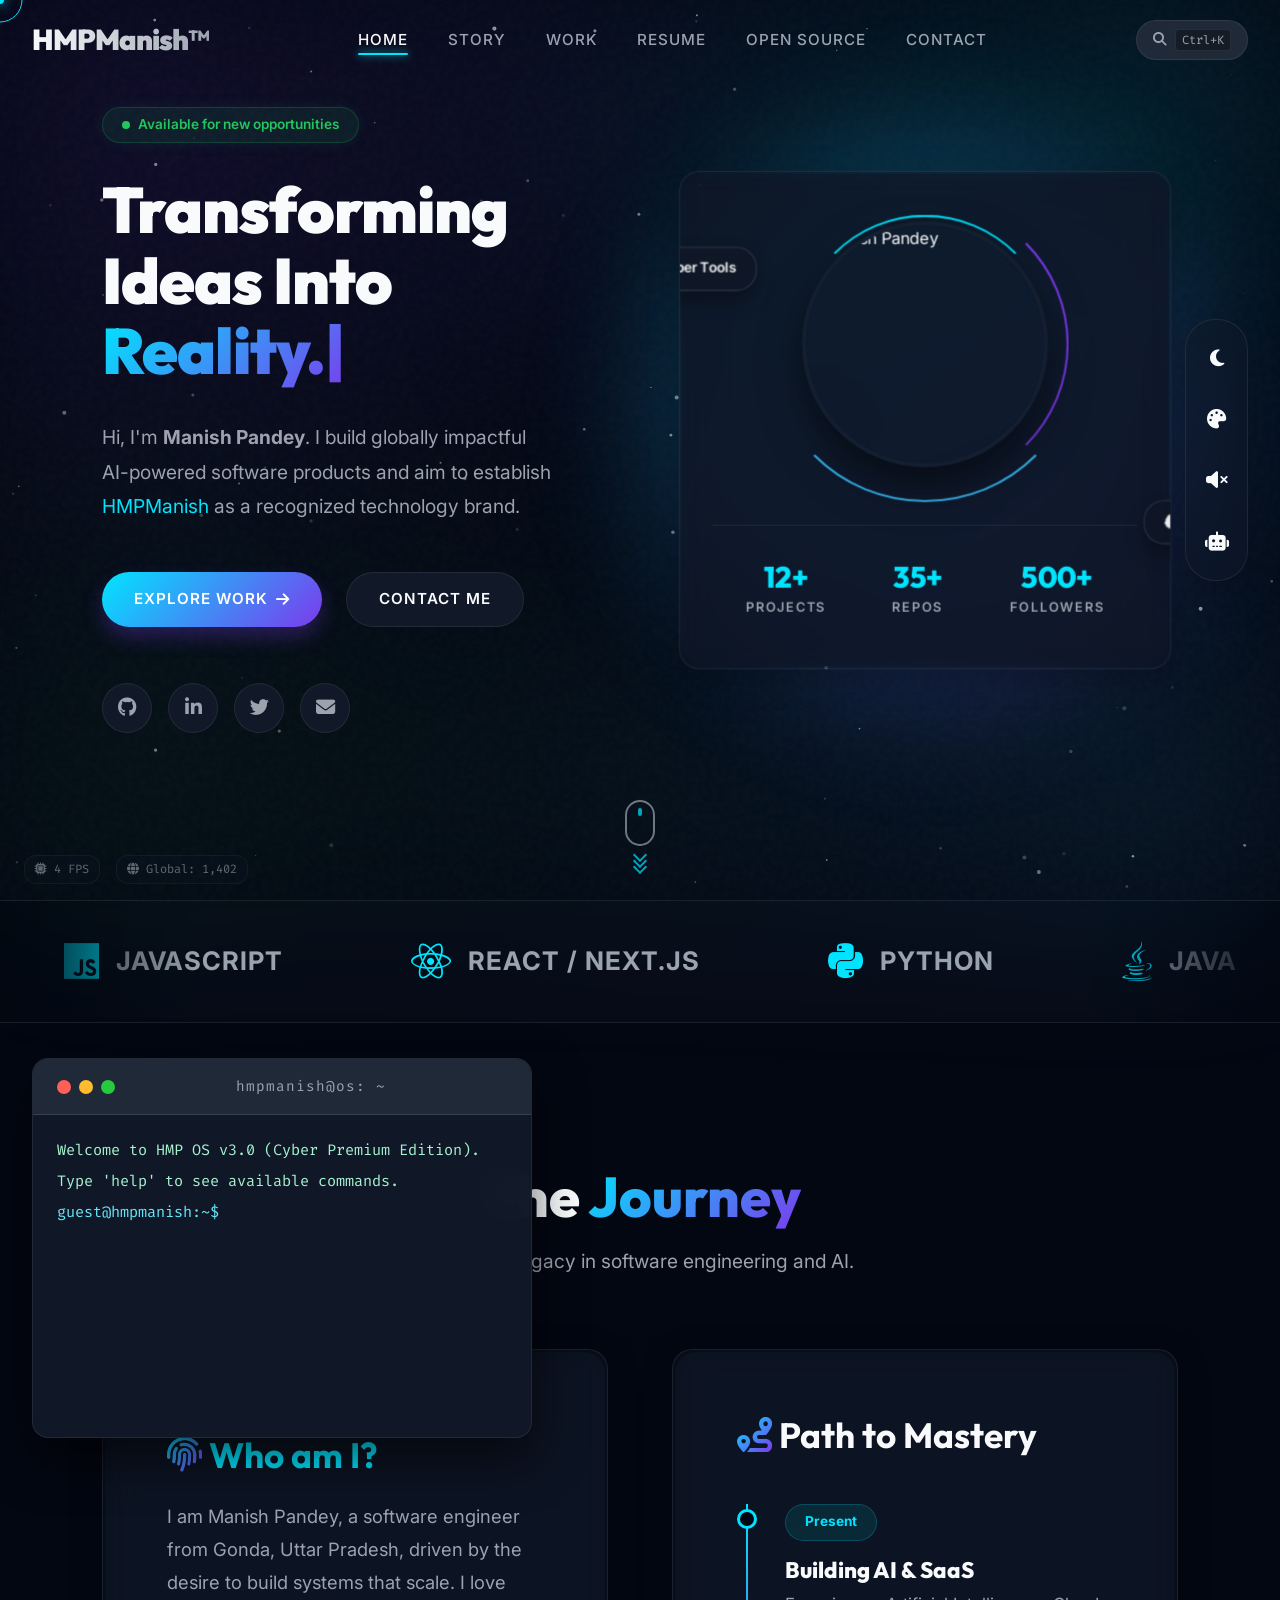
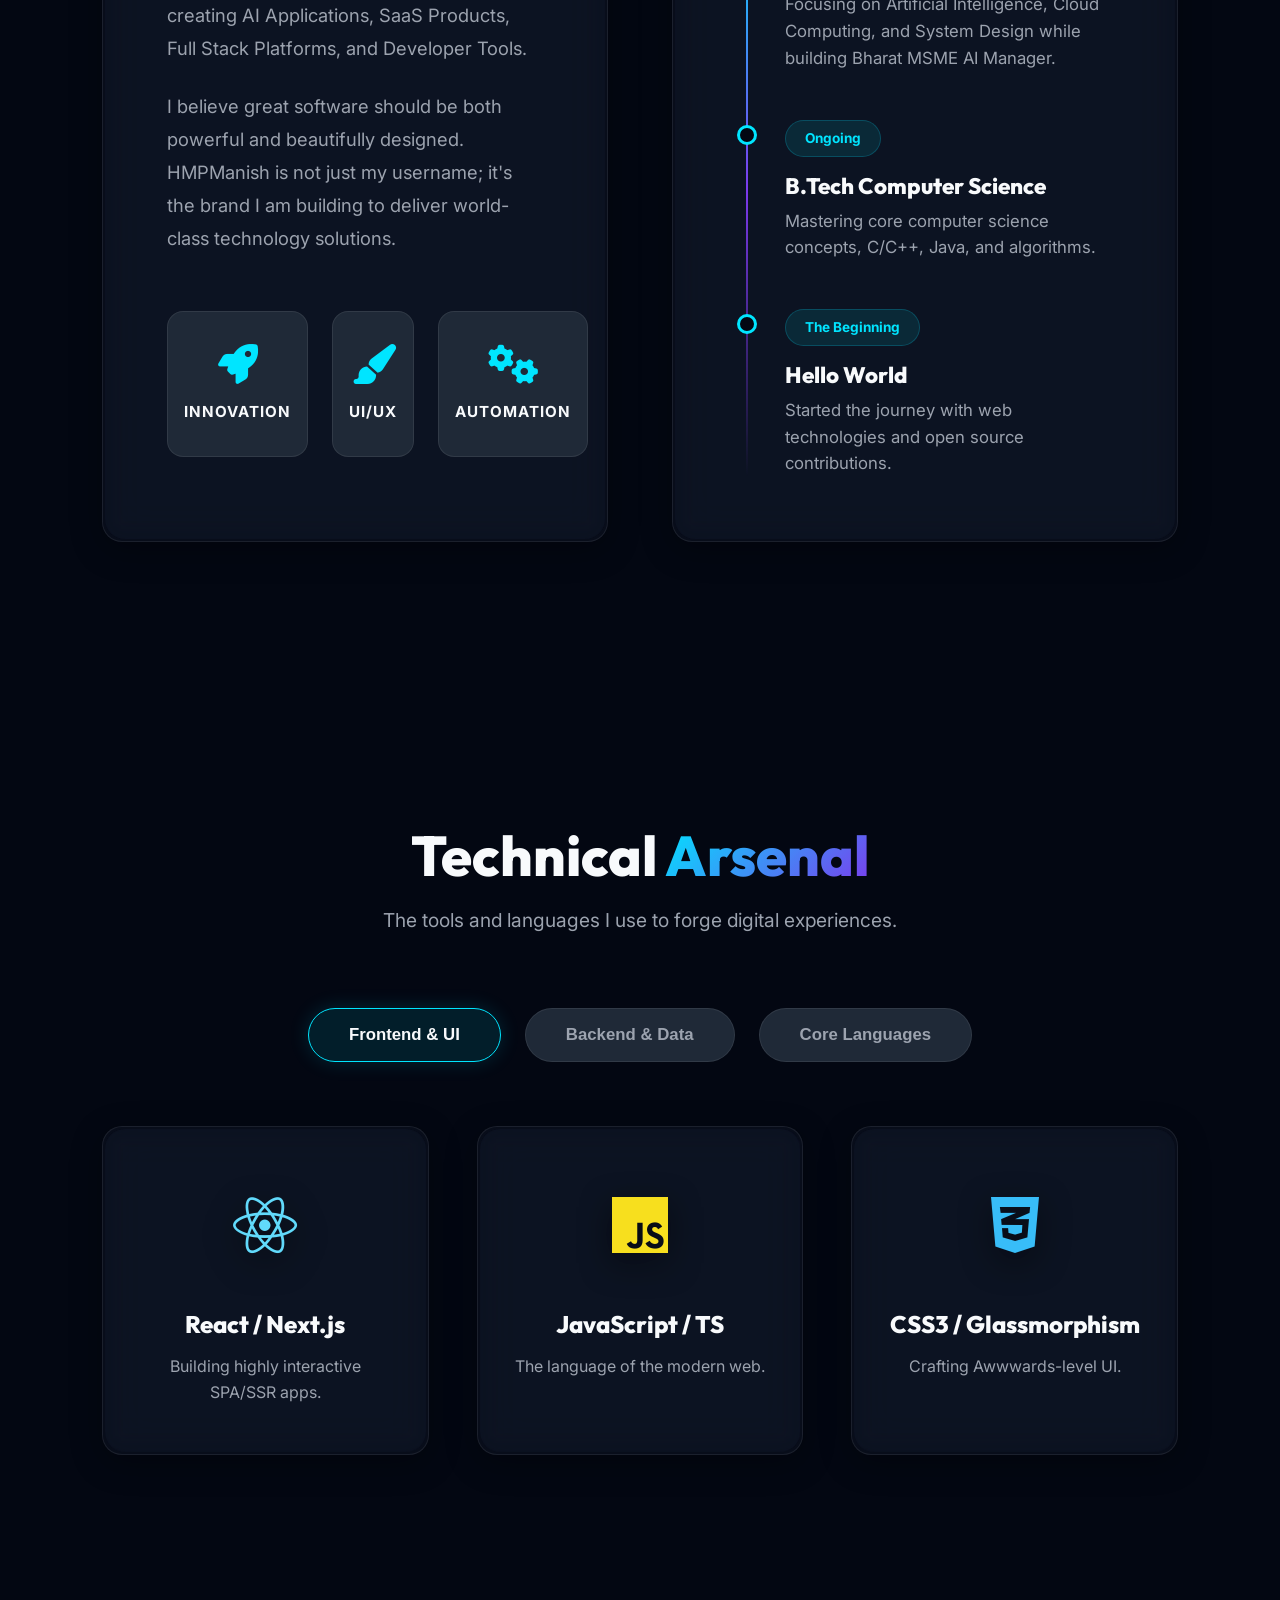
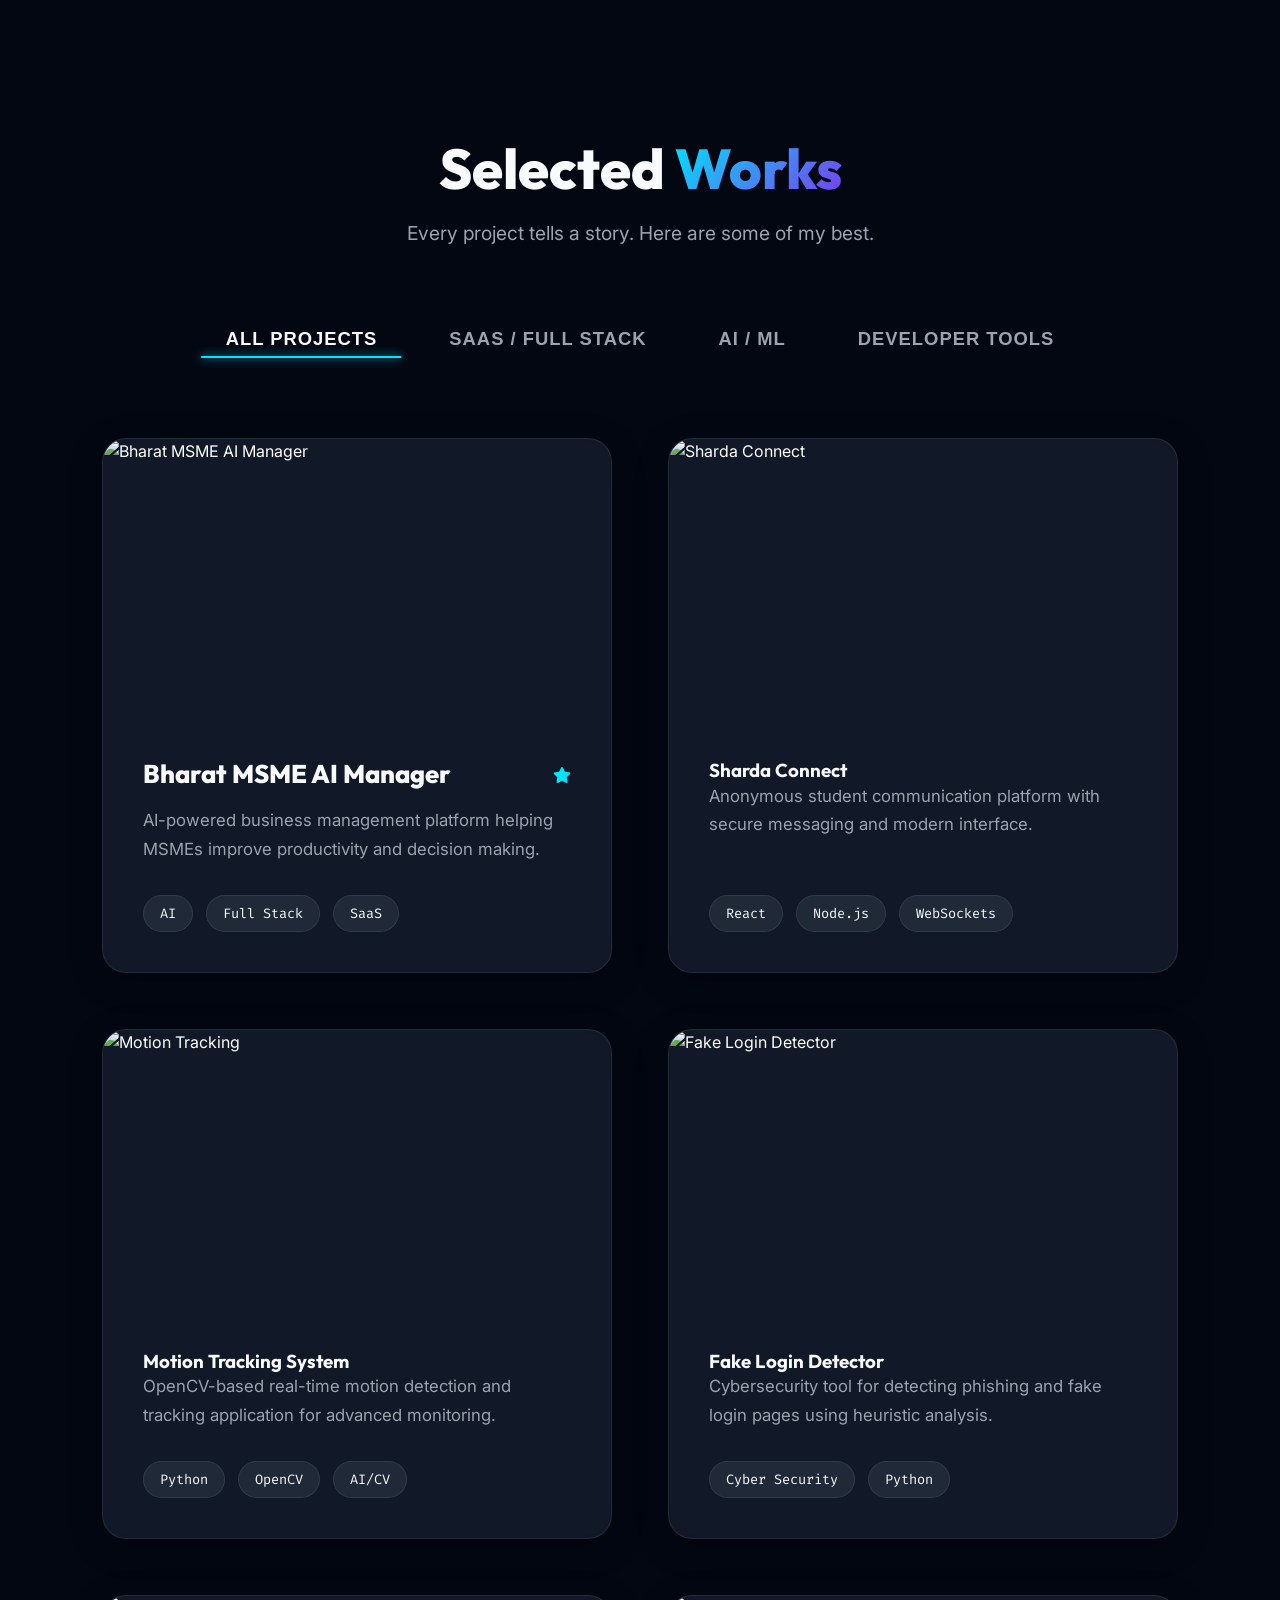
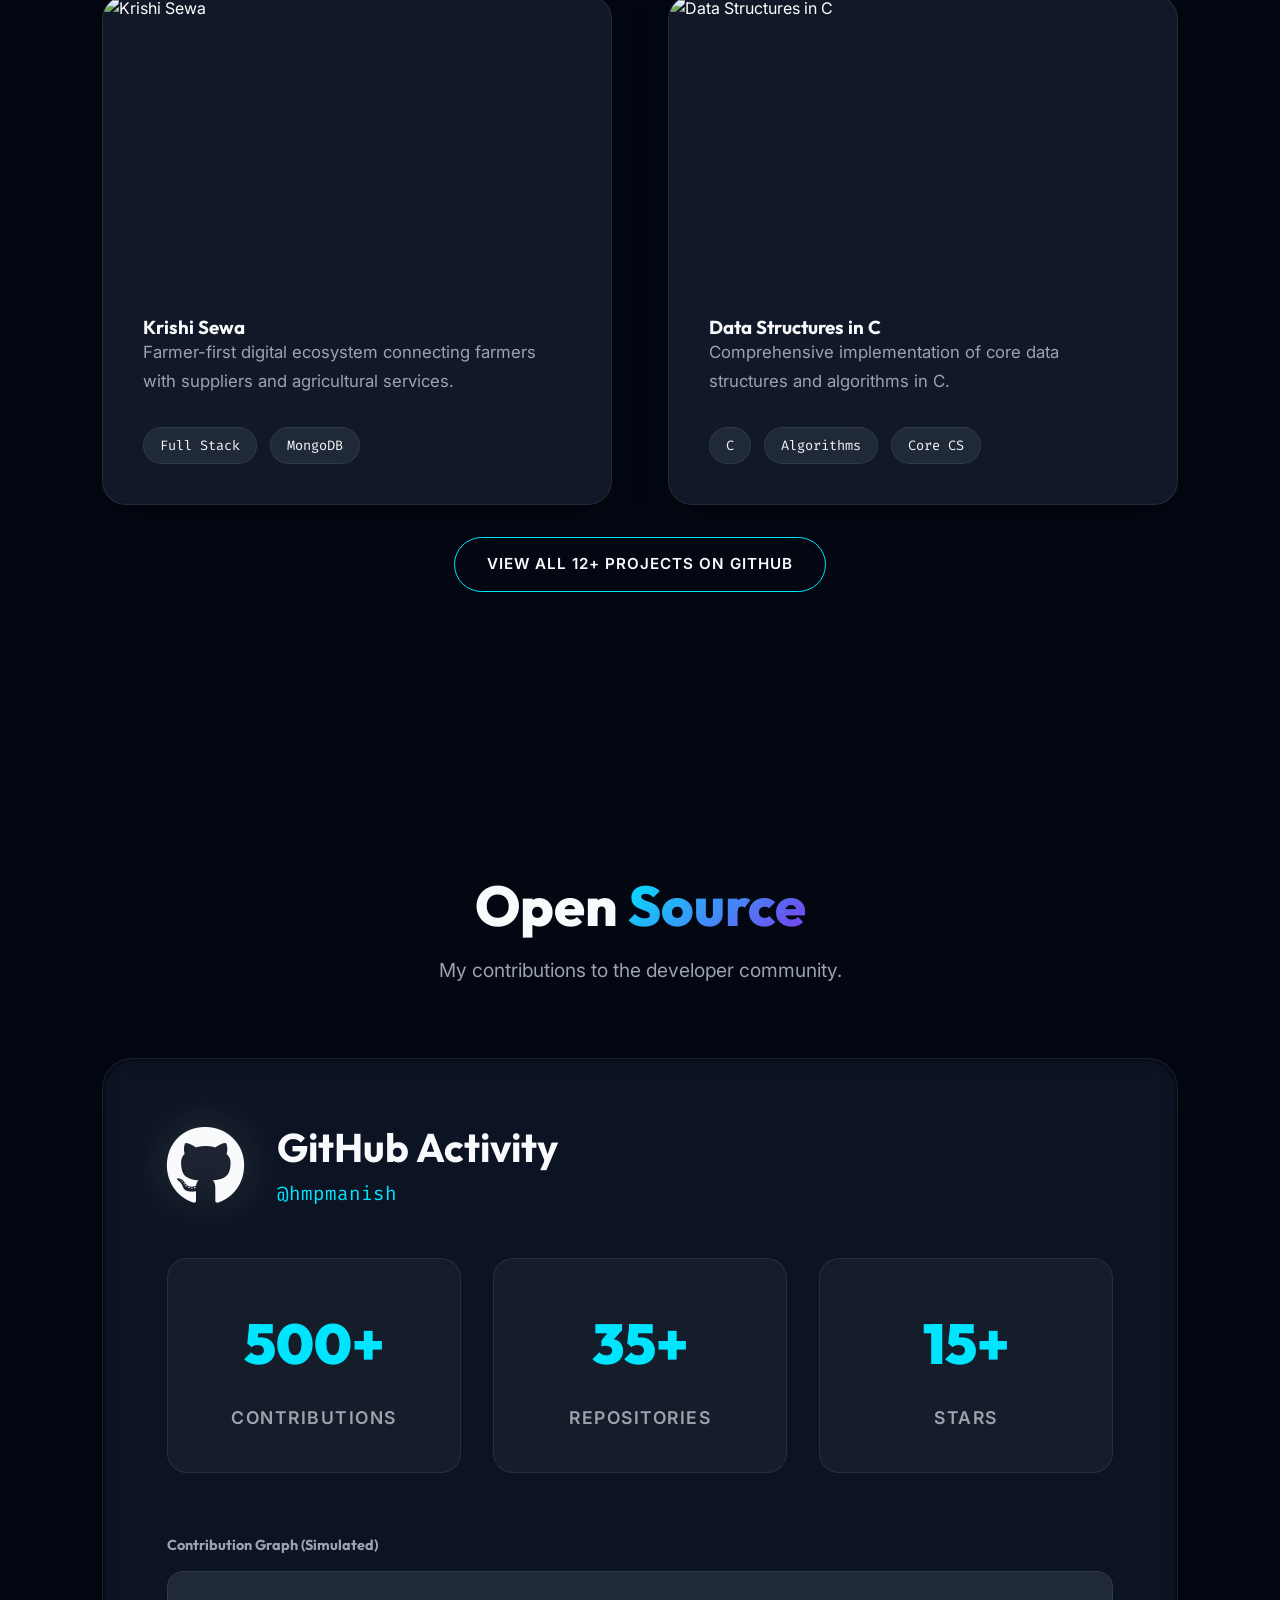
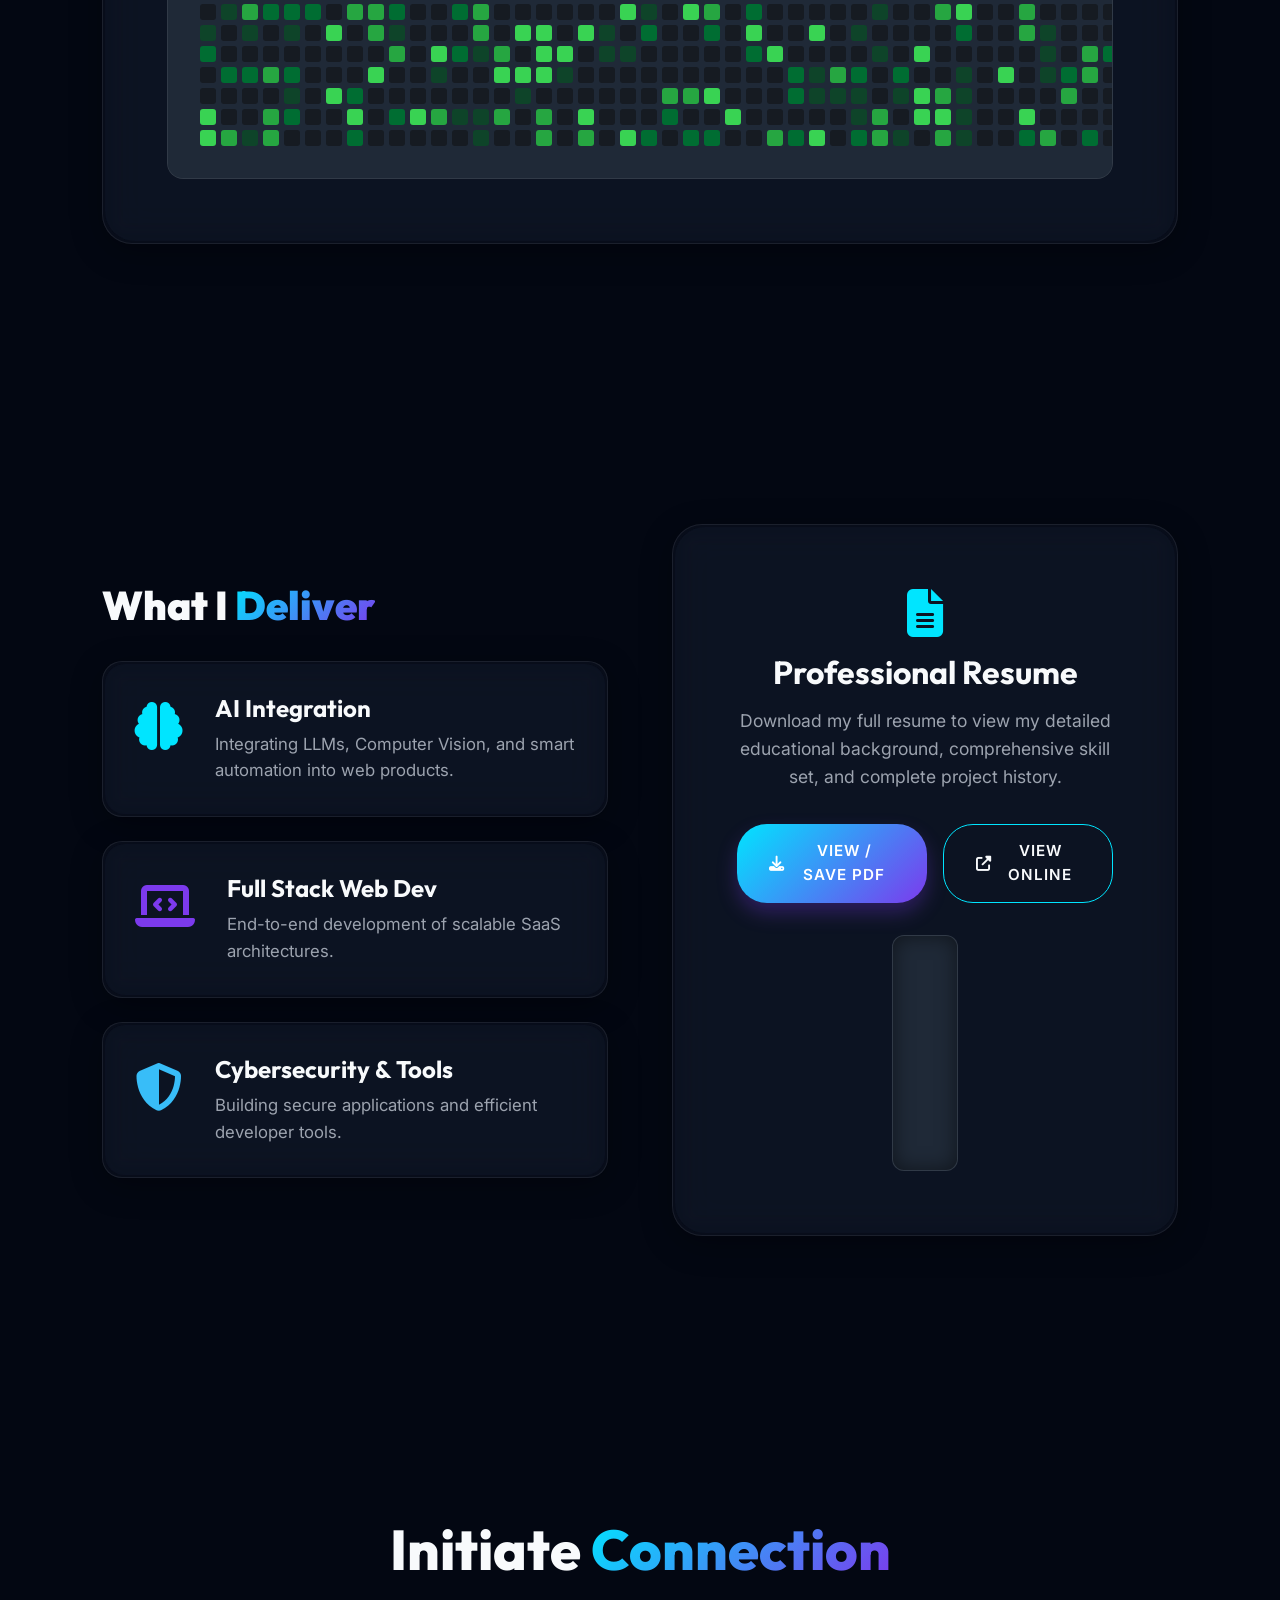
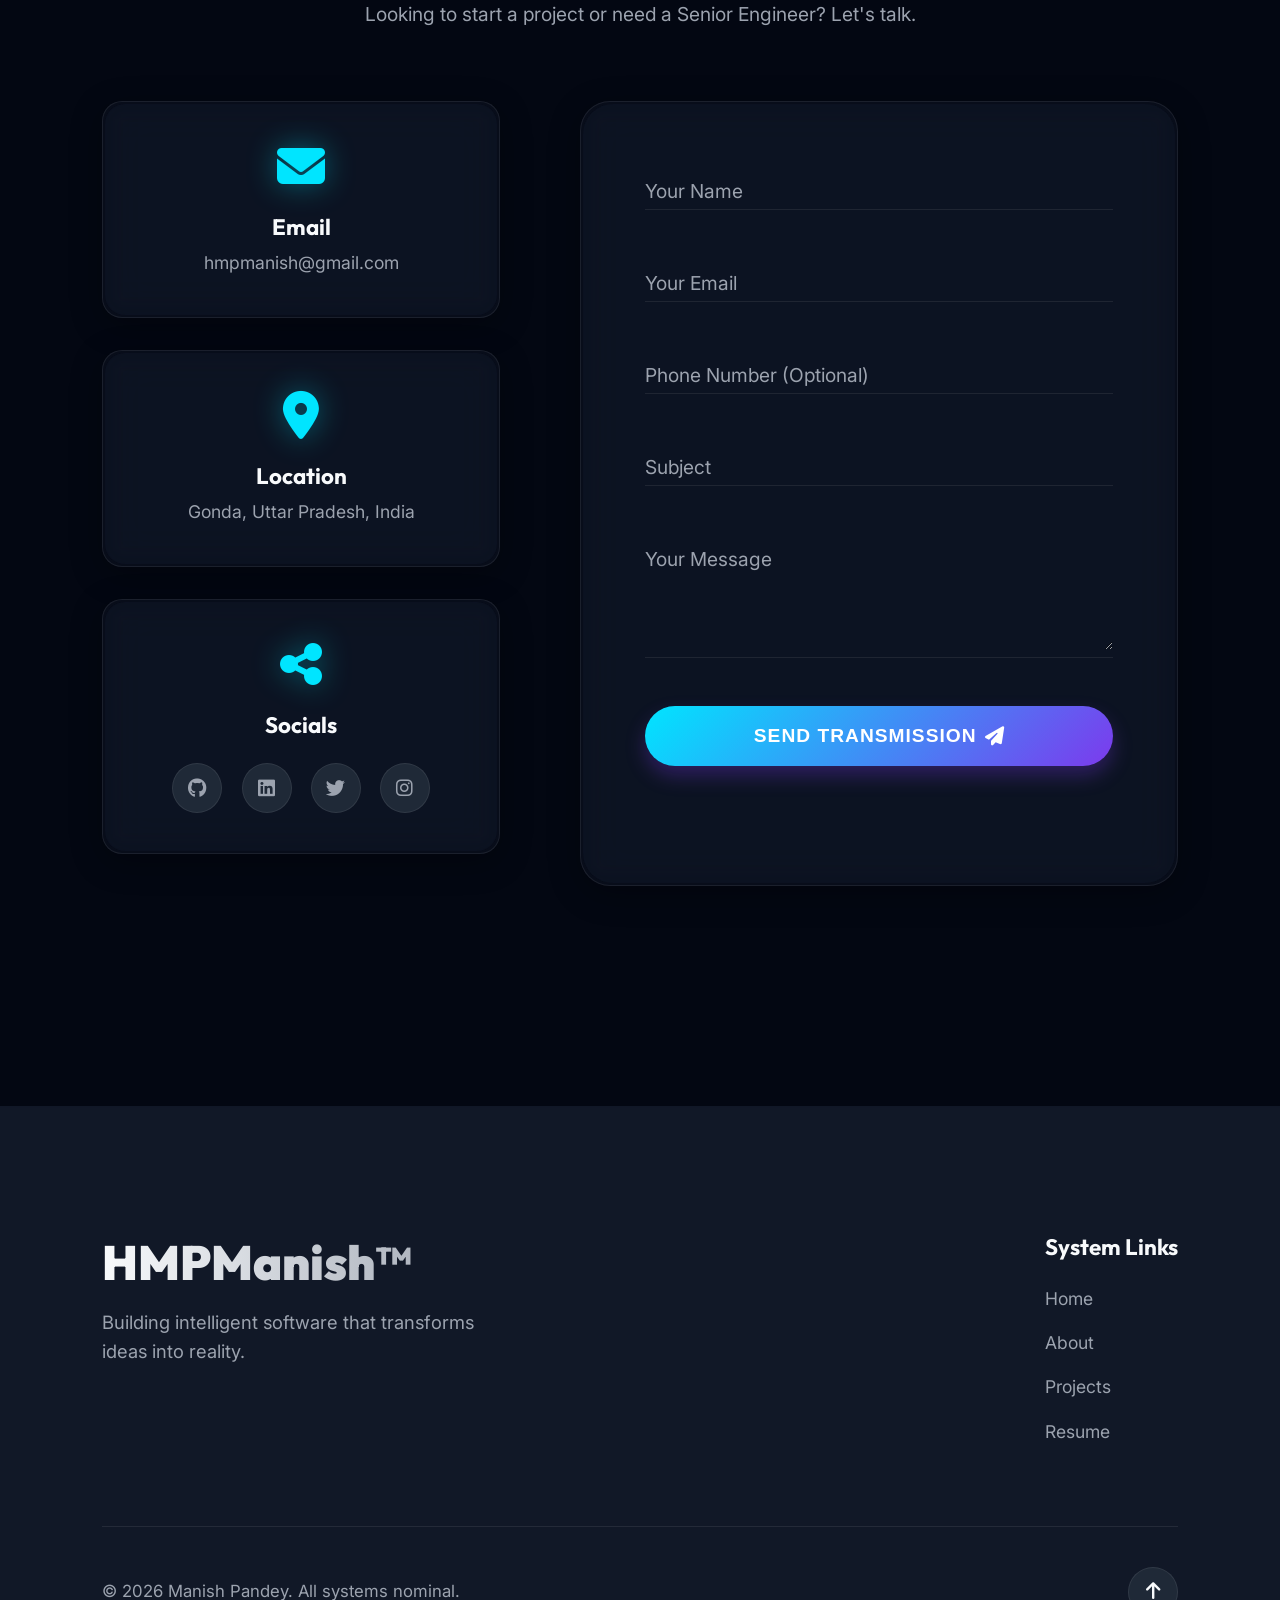
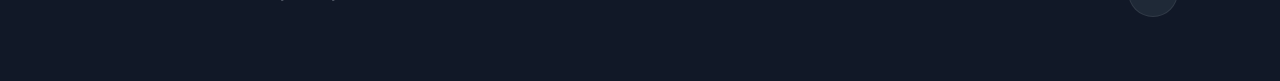
==== commit a67fd479: "Remove fake data, use real GitHub OpenGraph images, and fix email consistency" ====
--- a/index.html
+++ b/index.html
@@ -354,7 +354,7 @@
                     <!-- Project 1: Bharat MSME -->
                     <div class="project-card tilt-card glass-panel" data-category="saas">
                         <div class="project-img-container">
-                            <img src="https://images.unsplash.com/photo-1551288049-bebda4e38f71?auto=format&fit=crop&w=600&q=80" alt="Bharat MSME AI Manager">
+                            <img src="https://opengraph.githubassets.com/1/hmpmanish/Bharat-MSME-AI-Manager" alt="Bharat MSME AI Manager">
                             <div class="project-overlay">
                                 <a href="https://github.com/hmpmanish/Bharat-MSME-AI-Manager" target="_blank" class="project-link magnetic hover-sound tooltip" data-tip="Source Code"><i class="fab fa-github"></i></a>
                             </div>
@@ -374,7 +374,7 @@
                     <!-- Project 2: Sharda Connect -->
                     <div class="project-card tilt-card glass-panel" data-category="saas">
                         <div class="project-img-container">
-                            <img src="https://images.unsplash.com/photo-1516321318423-f06f85e504b3?auto=format&fit=crop&w=600&q=80" alt="Sharda Connect">
+                            <img src="https://opengraph.githubassets.com/1/hmpmanish/sharda-connect" alt="Sharda Connect">
                             <div class="project-overlay">
                                 <a href="https://github.com/hmpmanish/sharda-connect" target="_blank" class="project-link magnetic hover-sound"><i class="fab fa-github"></i></a>
                             </div>
@@ -391,7 +391,7 @@
                     <!-- Project 3: Motion Tracking -->
                     <div class="project-card tilt-card glass-panel" data-category="ai">
                         <div class="project-img-container">
-                            <img src="https://images.unsplash.com/photo-1555949963-aa79dcee57d5?auto=format&fit=crop&w=600&q=80" alt="Motion Tracking">
+                            <img src="https://opengraph.githubassets.com/1/hmpmanish/Motion-Tracking" alt="Motion Tracking">
                             <div class="project-overlay">
                                 <a href="https://github.com/hmpmanish/Motion-Tracking" target="_blank" class="project-link magnetic hover-sound"><i class="fab fa-github"></i></a>
                             </div>
@@ -408,7 +408,7 @@
                     <!-- Project 4: Fake Login Detector -->
                     <div class="project-card tilt-card glass-panel" data-category="tools">
                         <div class="project-img-container">
-                            <img src="https://images.unsplash.com/photo-1550751827-4bd374c3f58b?auto=format&fit=crop&w=600&q=80" alt="Fake Login Detector">
+                            <img src="https://opengraph.githubassets.com/1/hmpmanish/fake-login-detector" alt="Fake Login Detector">
                             <div class="project-overlay">
                                 <a href="https://github.com/hmpmanish/fake-login-detector" target="_blank" class="project-link magnetic hover-sound"><i class="fab fa-github"></i></a>
                             </div>
@@ -425,7 +425,7 @@
                     <!-- Project 5: Krishi Sewa -->
                     <div class="project-card tilt-card glass-panel" data-category="saas">
                         <div class="project-img-container">
-                            <img src="https://images.unsplash.com/photo-1500937386664-56d1dfef3854?auto=format&fit=crop&w=600&q=80" alt="Krishi Sewa">
+                            <img src="https://opengraph.githubassets.com/1/hmpmanish/KrishiSewa" alt="Krishi Sewa">
                             <div class="project-overlay">
                                 <a href="https://github.com/hmpmanish/KrishiSewa" target="_blank" class="project-link magnetic hover-sound"><i class="fab fa-github"></i></a>
                             </div>
@@ -442,7 +442,7 @@
                     <!-- Project 6: Data Structures -->
                     <div class="project-card tilt-card glass-panel" data-category="tools">
                         <div class="project-img-container">
-                            <img src="https://images.unsplash.com/photo-1555066931-4365d14bab8c?auto=format&fit=crop&w=600&q=80" alt="Data Structures in C">
+                            <img src="https://opengraph.githubassets.com/1/hmpmanish/Data-Structures-in-C" alt="Data Structures in C">
                             <div class="project-overlay">
                                 <a href="https://github.com/hmpmanish/Data-Structures-in-C" target="_blank" class="project-link magnetic hover-sound"><i class="fab fa-github"></i></a>
                             </div>
@@ -574,7 +574,7 @@
                         <div class="contact-card glass-panel tilt-card-subtle">
                             <i class="fas fa-envelope icon-glow"></i>
                             <h4>Email</h4>
-                            <a href="mailto:hmpmanish.dev@gmail.com" class="hover-sound">hmpmanish.dev@gmail.com</a>
+                            <a href="mailto:hmpmanish@gmail.com" class="hover-sound">hmpmanish@gmail.com</a>
                         </div>
                         <div class="contact-card glass-panel tilt-card-subtle">
                             <i class="fas fa-map-marker-alt icon-glow"></i>
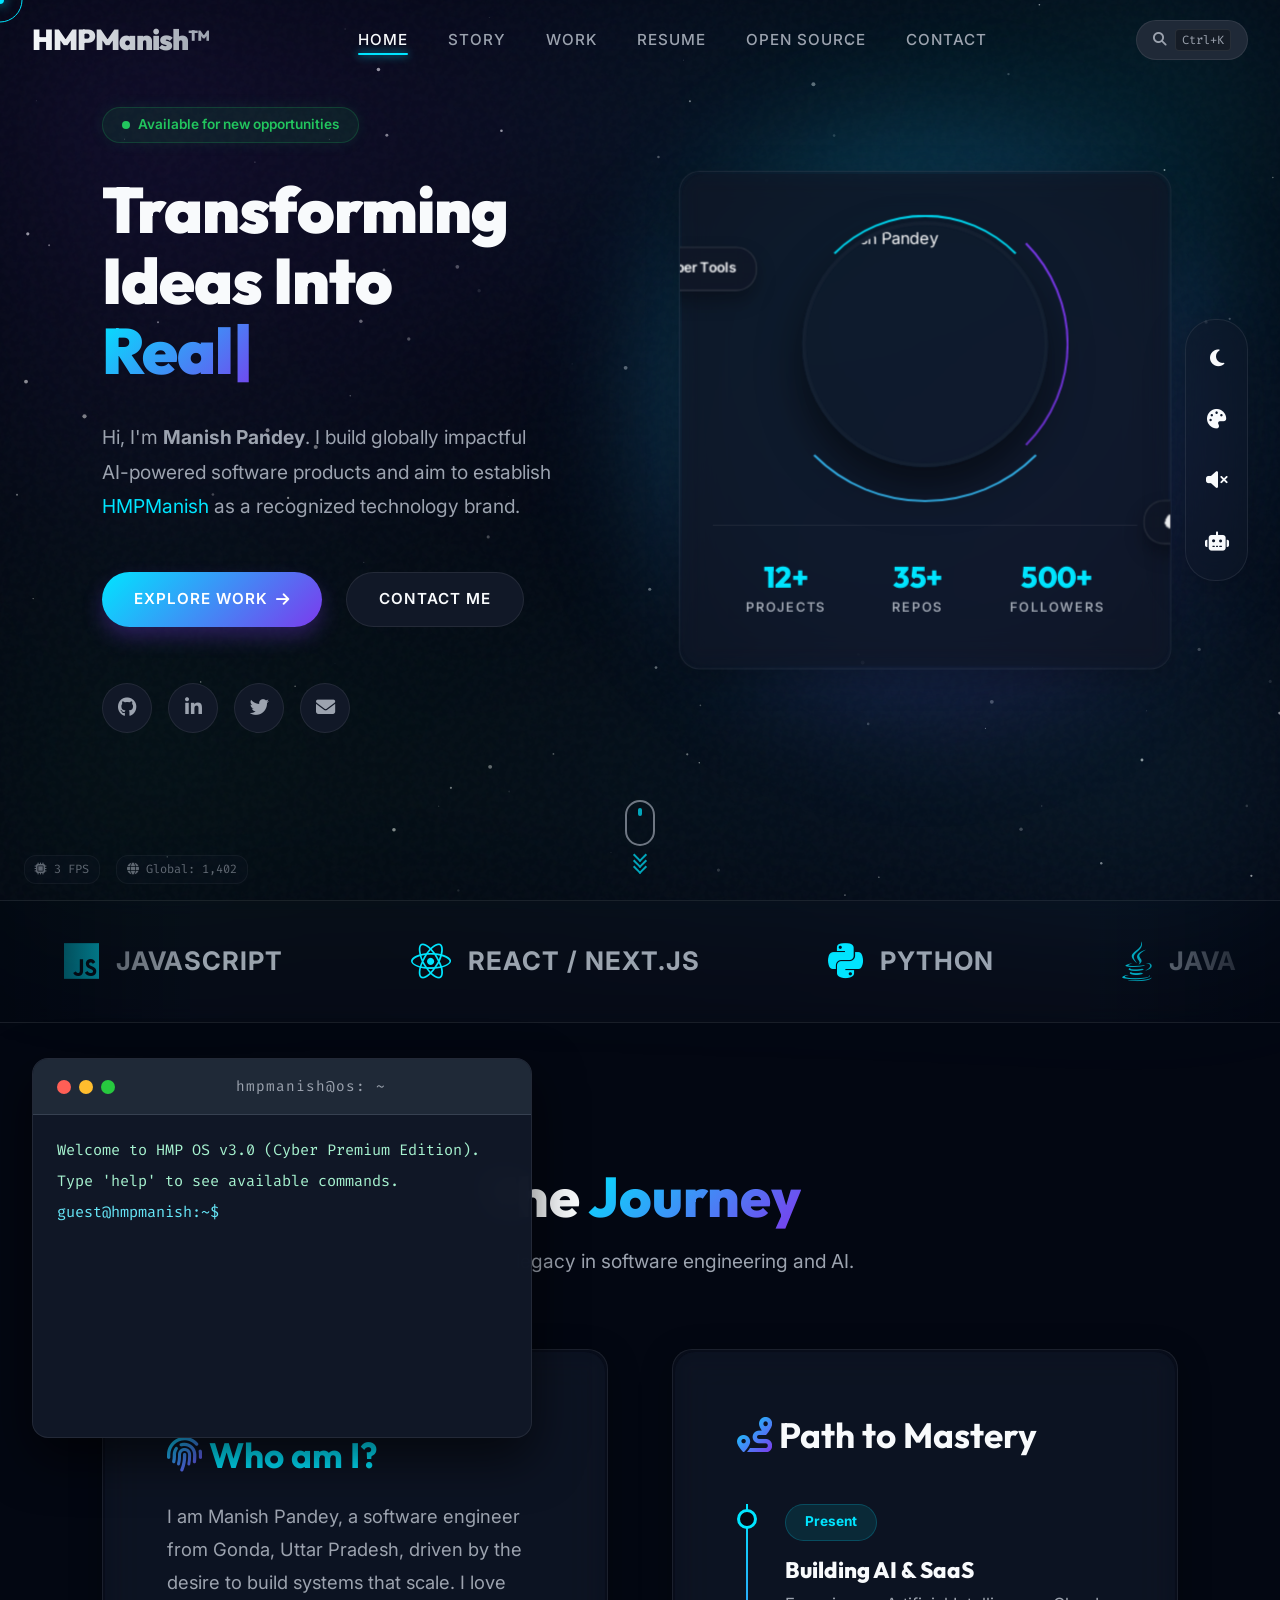
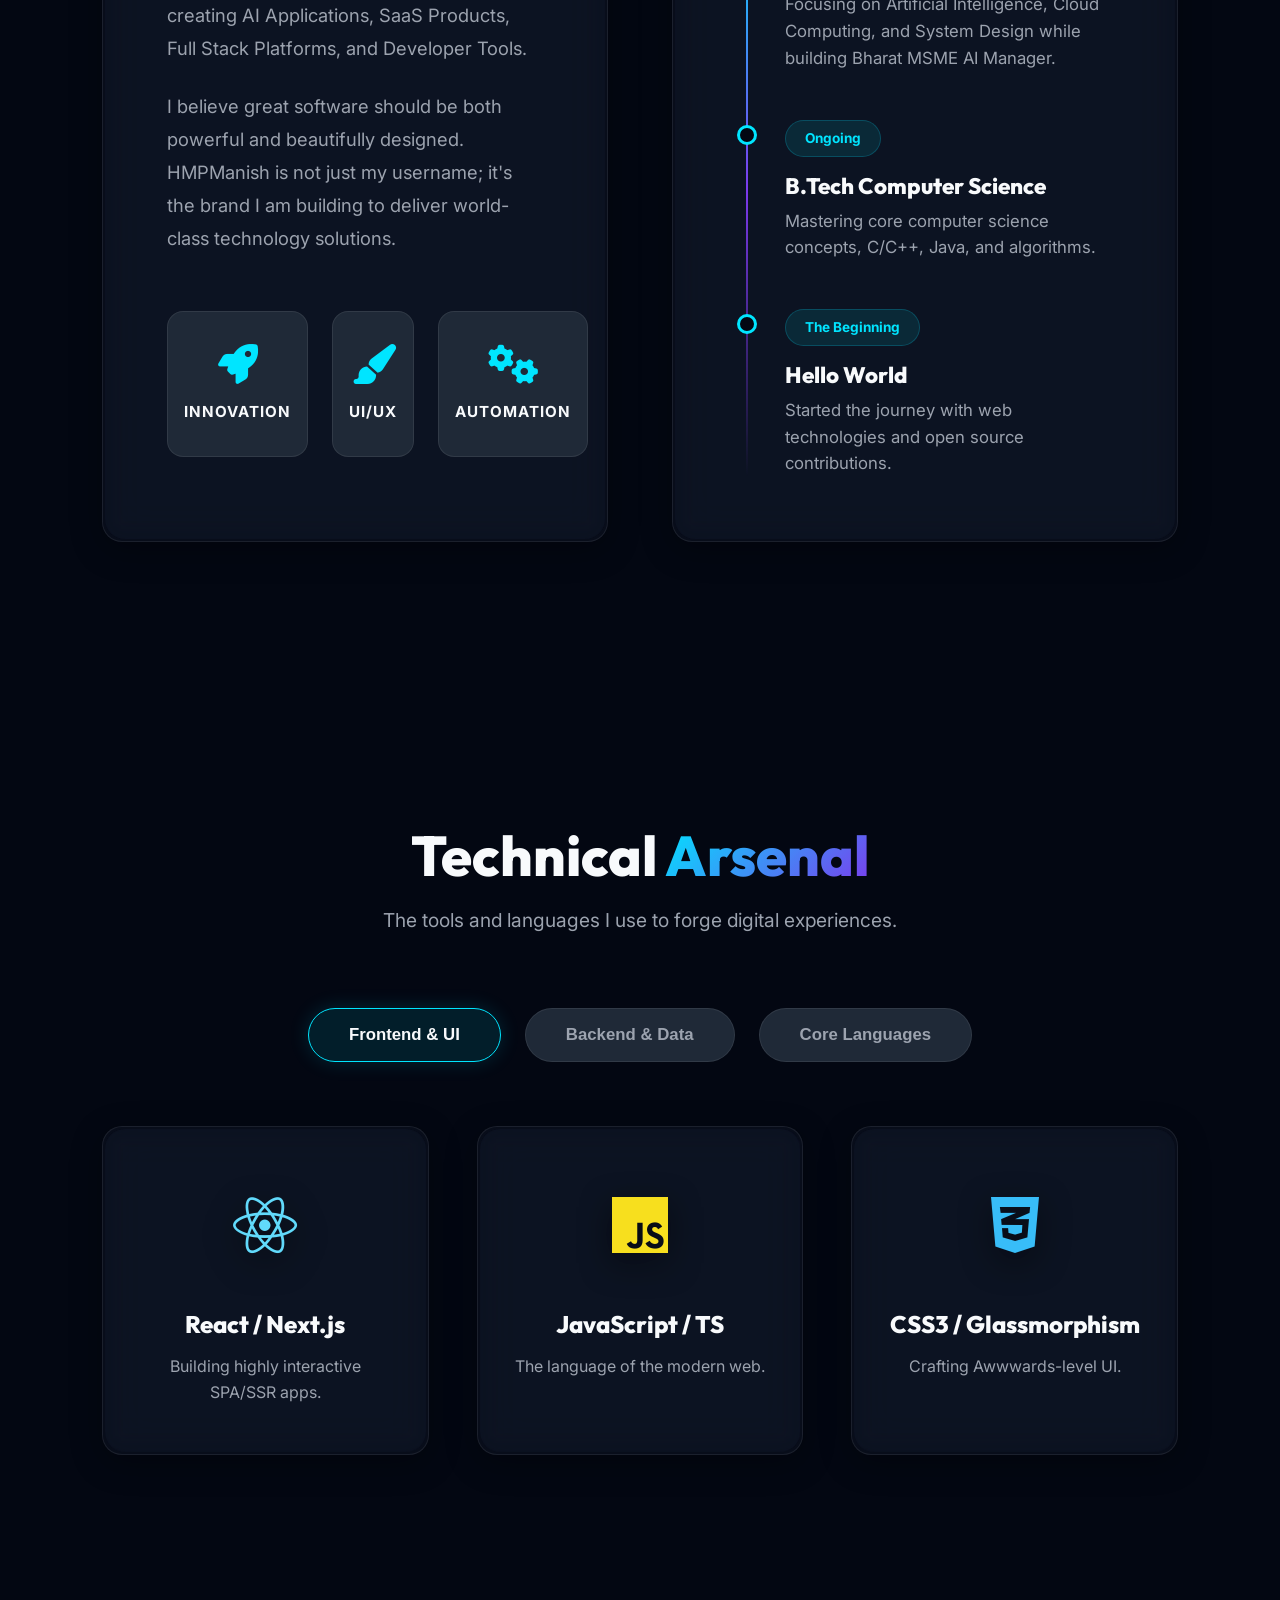
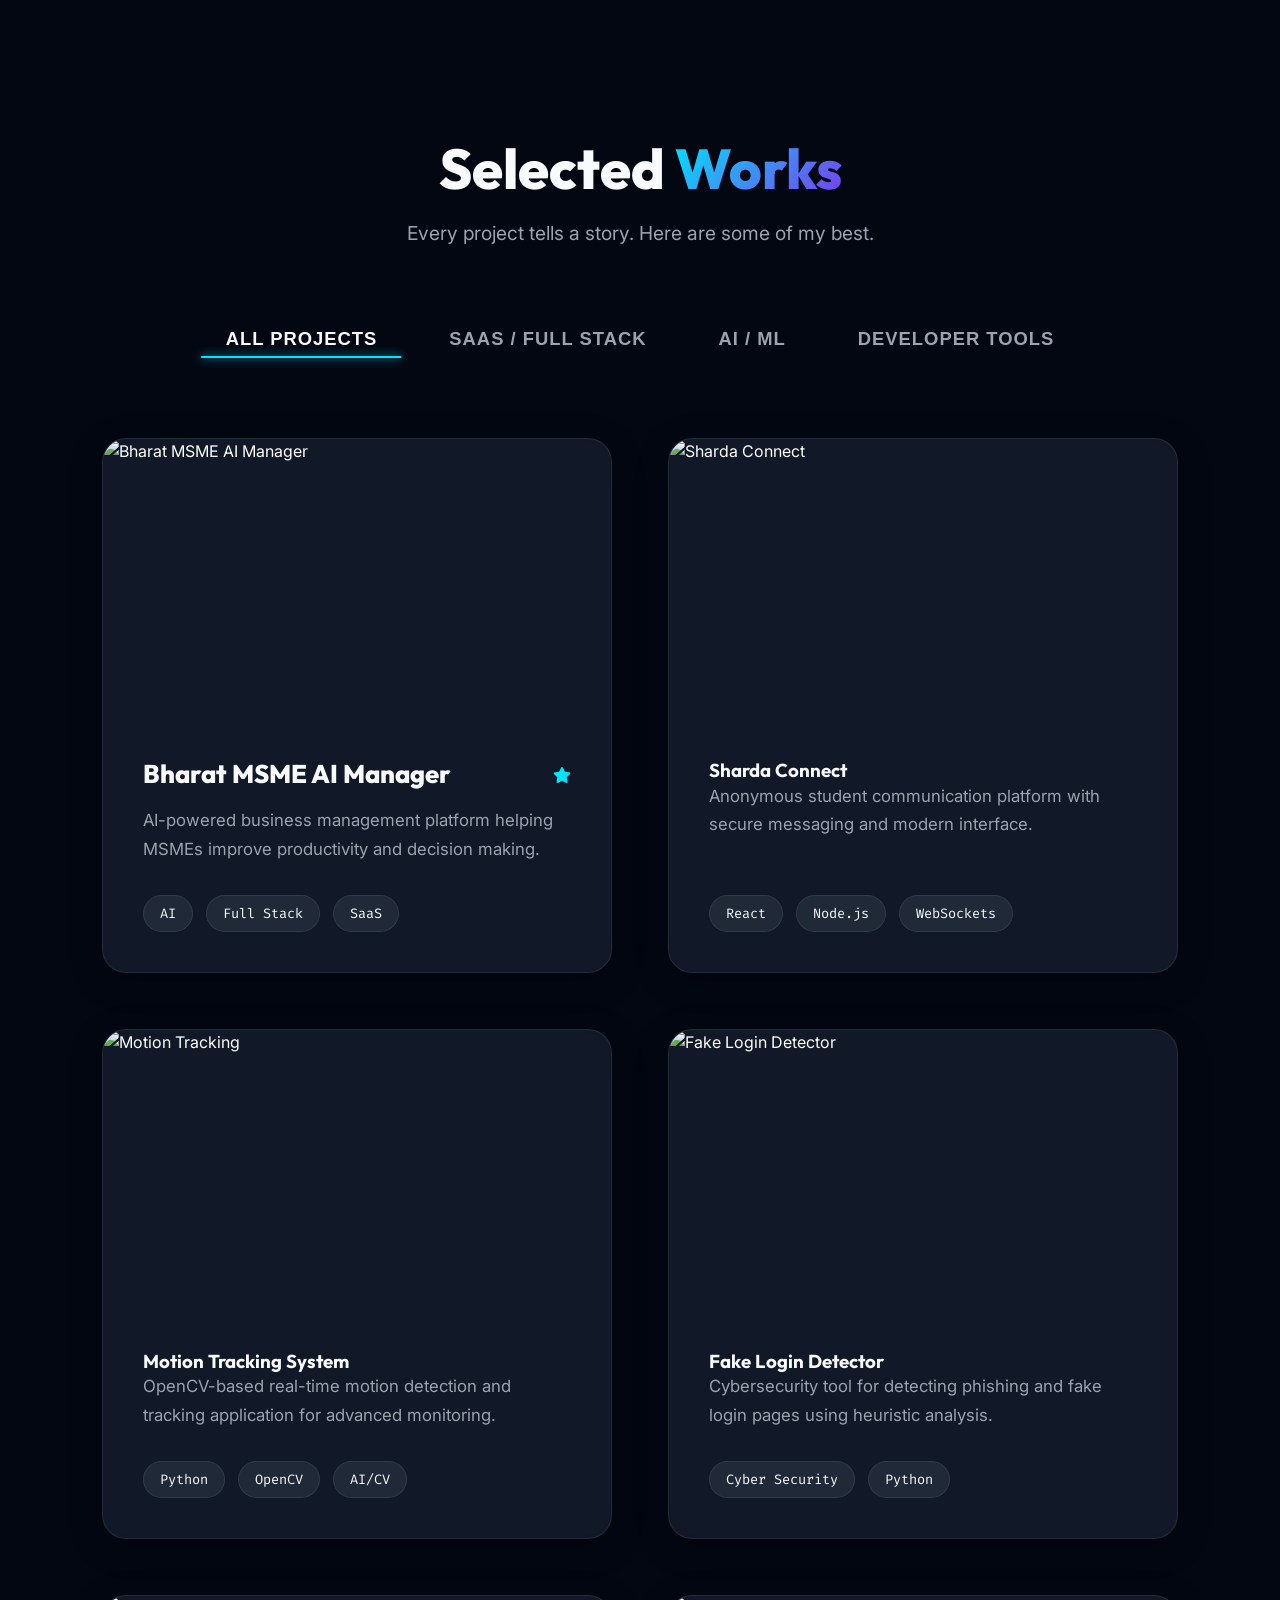
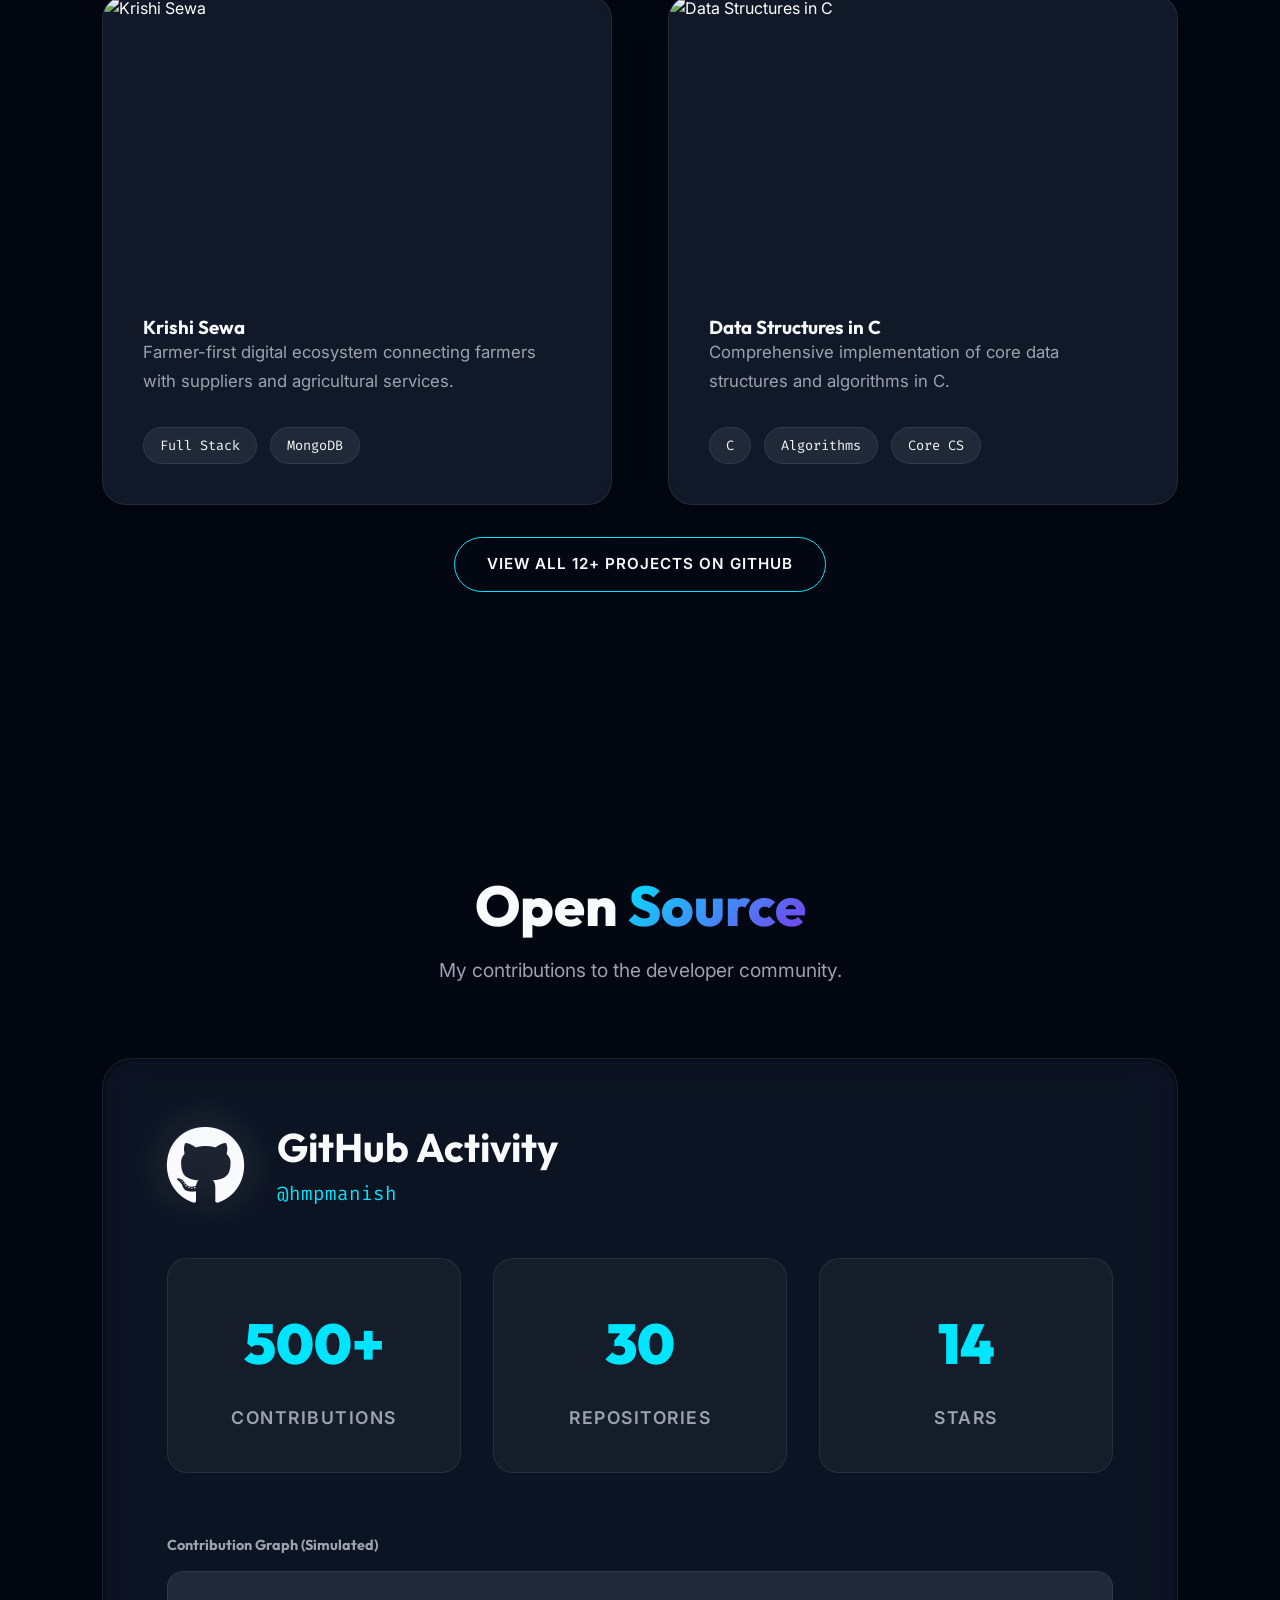
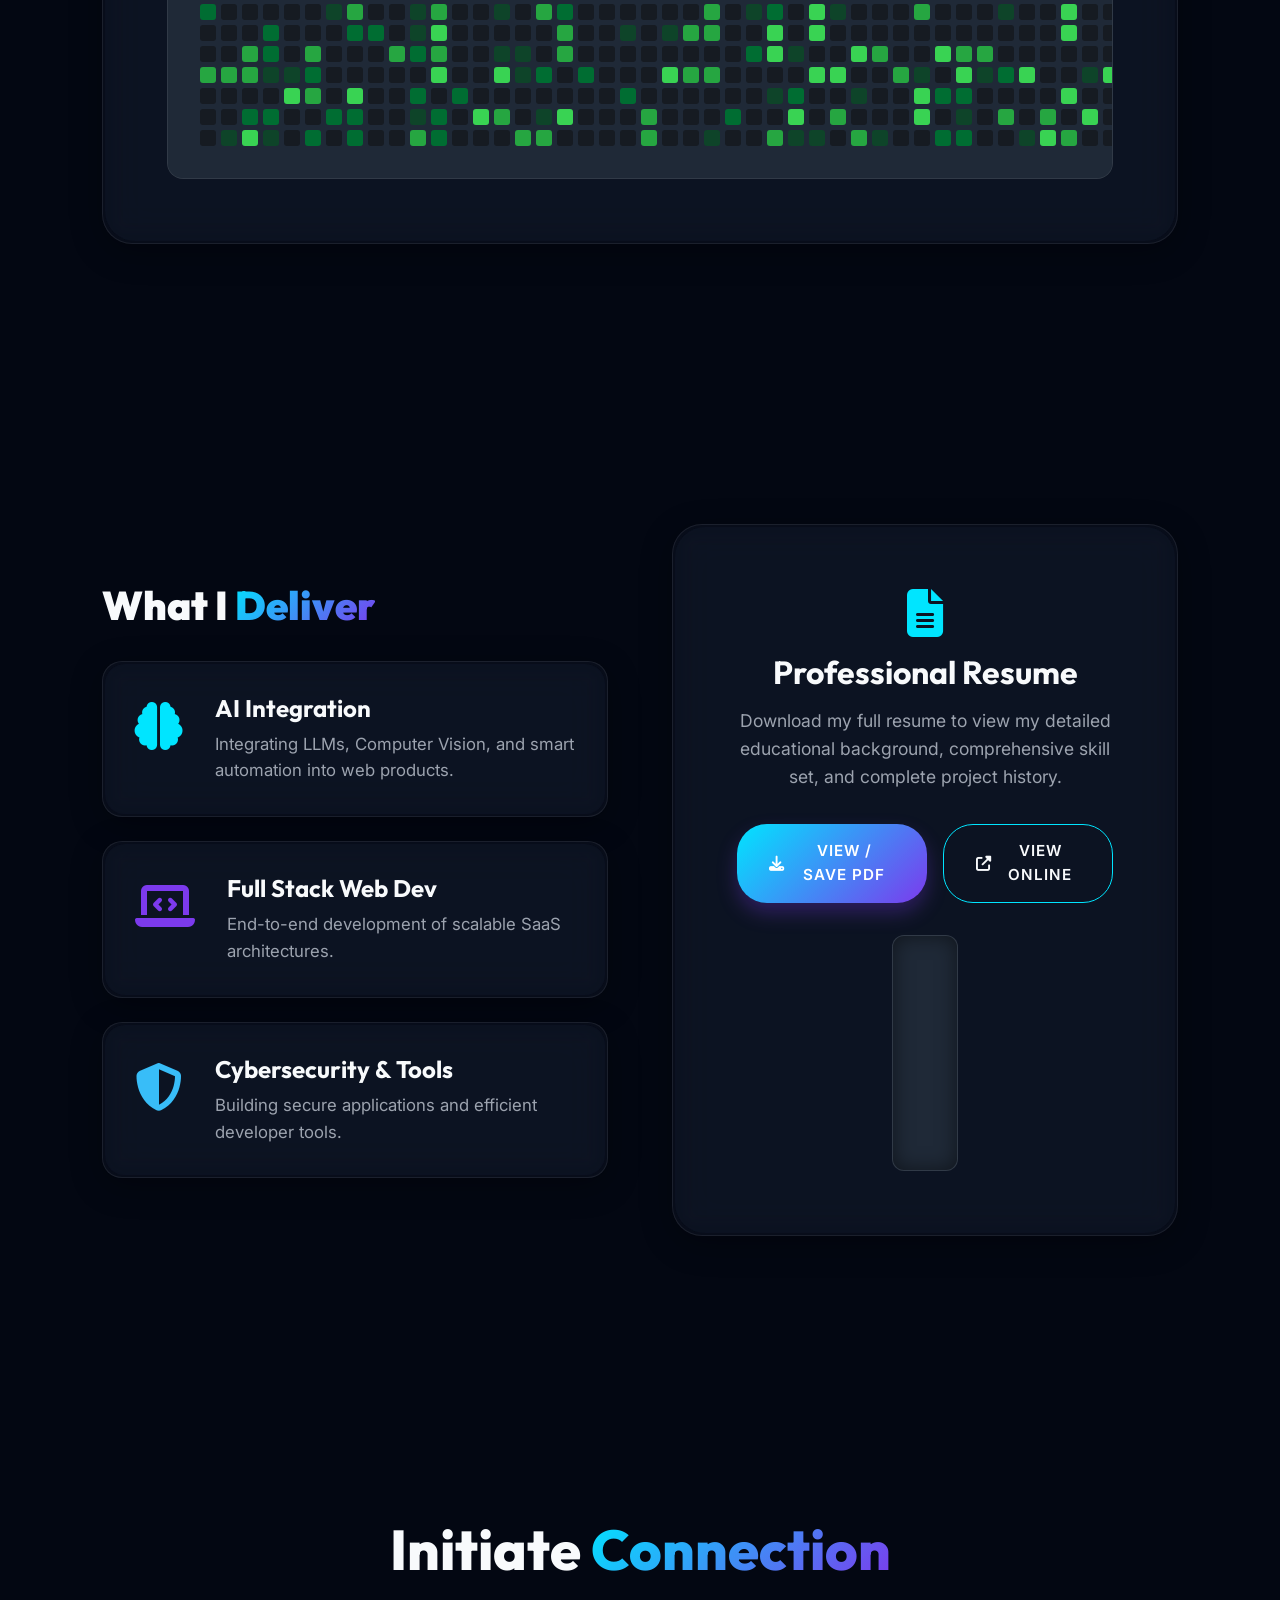
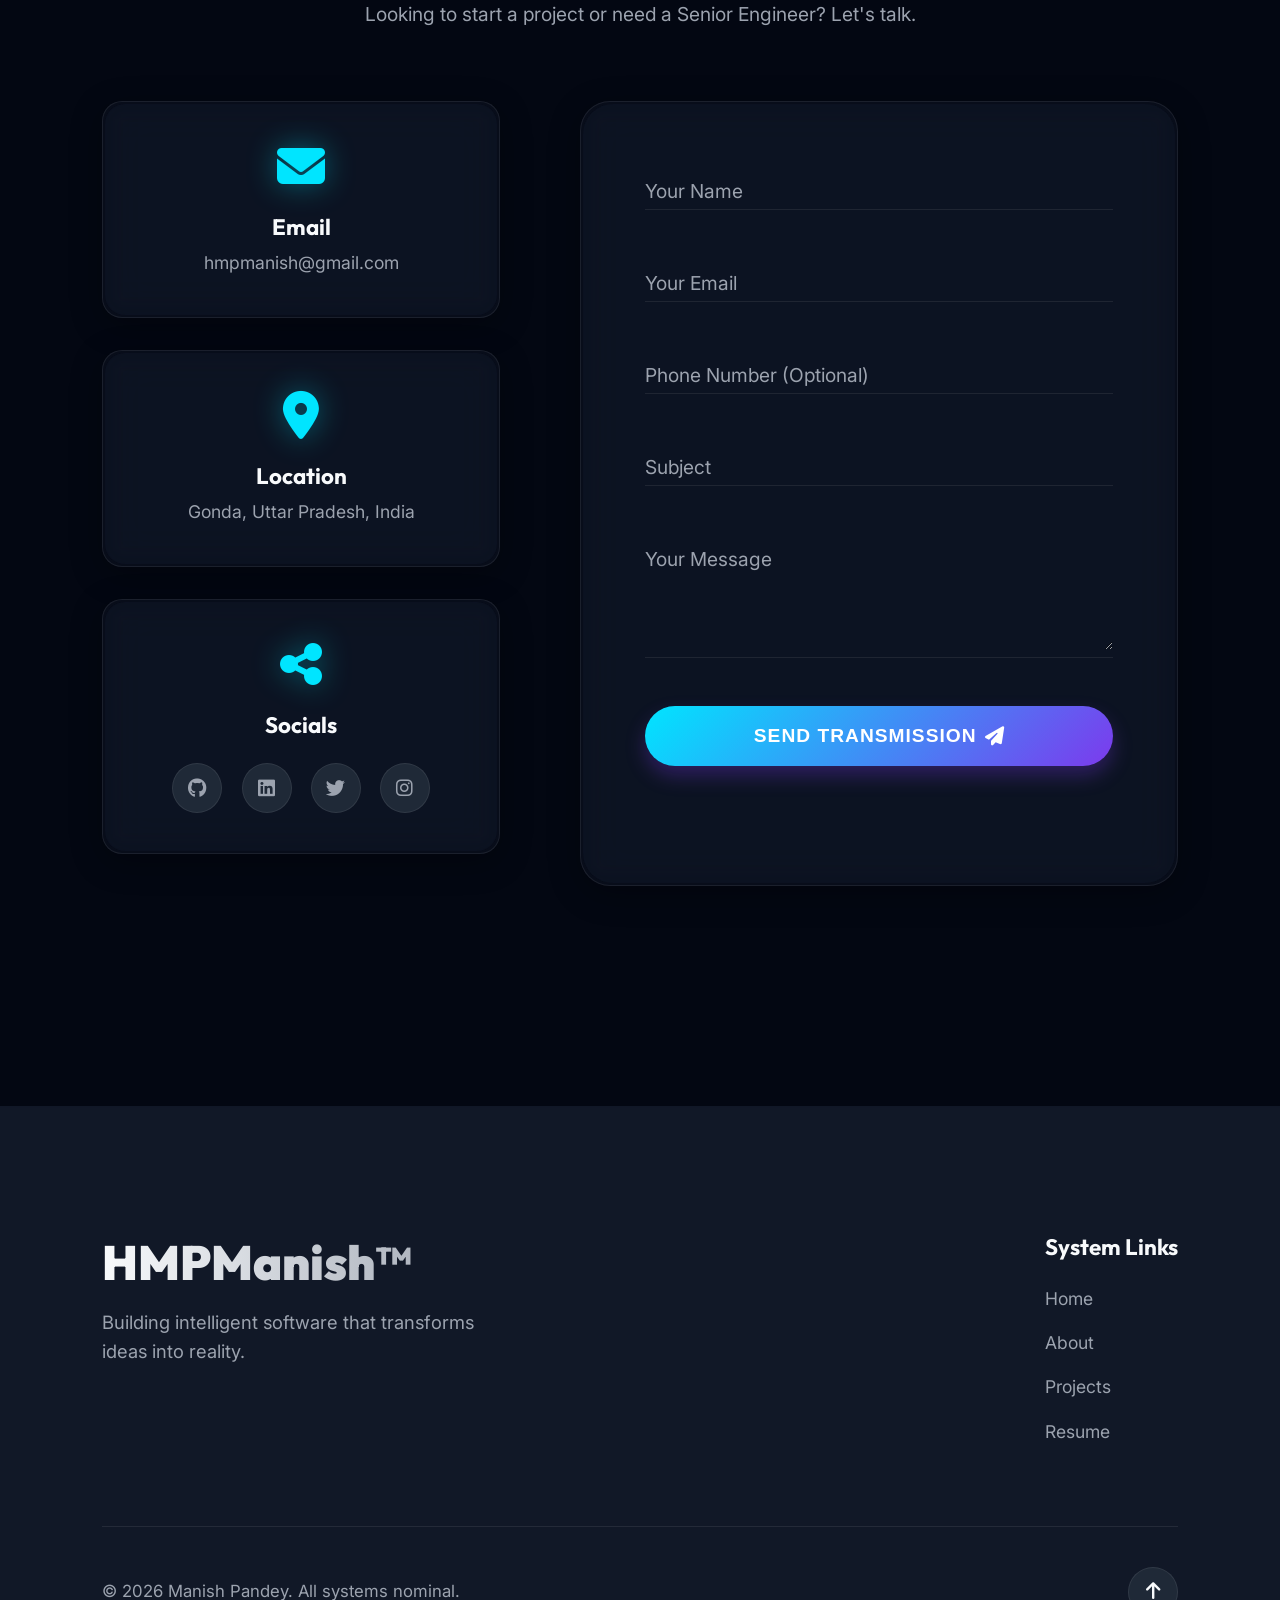
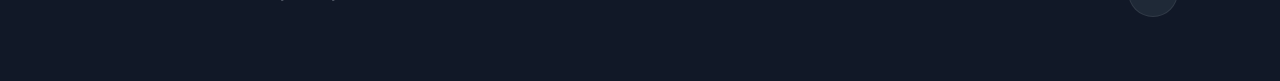
==== commit 70562920: "Revert project images to original Unsplash placeholders" ====
--- a/index.html
+++ b/index.html
@@ -354,7 +354,7 @@
                     <!-- Project 1: Bharat MSME -->
                     <div class="project-card tilt-card glass-panel" data-category="saas">
                         <div class="project-img-container">
-                            <img src="https://opengraph.githubassets.com/1/hmpmanish/Bharat-MSME-AI-Manager" alt="Bharat MSME AI Manager">
+                            <img src="https://images.unsplash.com/photo-1551288049-bebda4e38f71?auto=format&fit=crop&w=600&q=80" alt="Bharat MSME AI Manager">
                             <div class="project-overlay">
                                 <a href="https://github.com/hmpmanish/Bharat-MSME-AI-Manager" target="_blank" class="project-link magnetic hover-sound tooltip" data-tip="Source Code"><i class="fab fa-github"></i></a>
                             </div>
@@ -374,7 +374,7 @@
                     <!-- Project 2: Sharda Connect -->
                     <div class="project-card tilt-card glass-panel" data-category="saas">
                         <div class="project-img-container">
-                            <img src="https://opengraph.githubassets.com/1/hmpmanish/sharda-connect" alt="Sharda Connect">
+                            <img src="https://images.unsplash.com/photo-1516321318423-f06f85e504b3?auto=format&fit=crop&w=600&q=80" alt="Sharda Connect">
                             <div class="project-overlay">
                                 <a href="https://github.com/hmpmanish/sharda-connect" target="_blank" class="project-link magnetic hover-sound"><i class="fab fa-github"></i></a>
                             </div>
@@ -391,7 +391,7 @@
                     <!-- Project 3: Motion Tracking -->
                     <div class="project-card tilt-card glass-panel" data-category="ai">
                         <div class="project-img-container">
-                            <img src="https://opengraph.githubassets.com/1/hmpmanish/Motion-Tracking" alt="Motion Tracking">
+                            <img src="https://images.unsplash.com/photo-1555949963-aa79dcee57d5?auto=format&fit=crop&w=600&q=80" alt="Motion Tracking">
                             <div class="project-overlay">
                                 <a href="https://github.com/hmpmanish/Motion-Tracking" target="_blank" class="project-link magnetic hover-sound"><i class="fab fa-github"></i></a>
                             </div>
@@ -408,7 +408,7 @@
                     <!-- Project 4: Fake Login Detector -->
                     <div class="project-card tilt-card glass-panel" data-category="tools">
                         <div class="project-img-container">
-                            <img src="https://opengraph.githubassets.com/1/hmpmanish/fake-login-detector" alt="Fake Login Detector">
+                            <img src="https://images.unsplash.com/photo-1550751827-4bd374c3f58b?auto=format&fit=crop&w=600&q=80" alt="Fake Login Detector">
                             <div class="project-overlay">
                                 <a href="https://github.com/hmpmanish/fake-login-detector" target="_blank" class="project-link magnetic hover-sound"><i class="fab fa-github"></i></a>
                             </div>
@@ -425,7 +425,7 @@
                     <!-- Project 5: Krishi Sewa -->
                     <div class="project-card tilt-card glass-panel" data-category="saas">
                         <div class="project-img-container">
-                            <img src="https://opengraph.githubassets.com/1/hmpmanish/KrishiSewa" alt="Krishi Sewa">
+                            <img src="https://images.unsplash.com/photo-1500937386664-56d1dfef3854?auto=format&fit=crop&w=600&q=80" alt="Krishi Sewa">
                             <div class="project-overlay">
                                 <a href="https://github.com/hmpmanish/KrishiSewa" target="_blank" class="project-link magnetic hover-sound"><i class="fab fa-github"></i></a>
                             </div>
@@ -442,7 +442,7 @@
                     <!-- Project 6: Data Structures -->
                     <div class="project-card tilt-card glass-panel" data-category="tools">
                         <div class="project-img-container">
-                            <img src="https://opengraph.githubassets.com/1/hmpmanish/Data-Structures-in-C" alt="Data Structures in C">
+                            <img src="https://images.unsplash.com/photo-1555066931-4365d14bab8c?auto=format&fit=crop&w=600&q=80" alt="Data Structures in C">
                             <div class="project-overlay">
                                 <a href="https://github.com/hmpmanish/Data-Structures-in-C" target="_blank" class="project-link magnetic hover-sound"><i class="fab fa-github"></i></a>
                             </div>
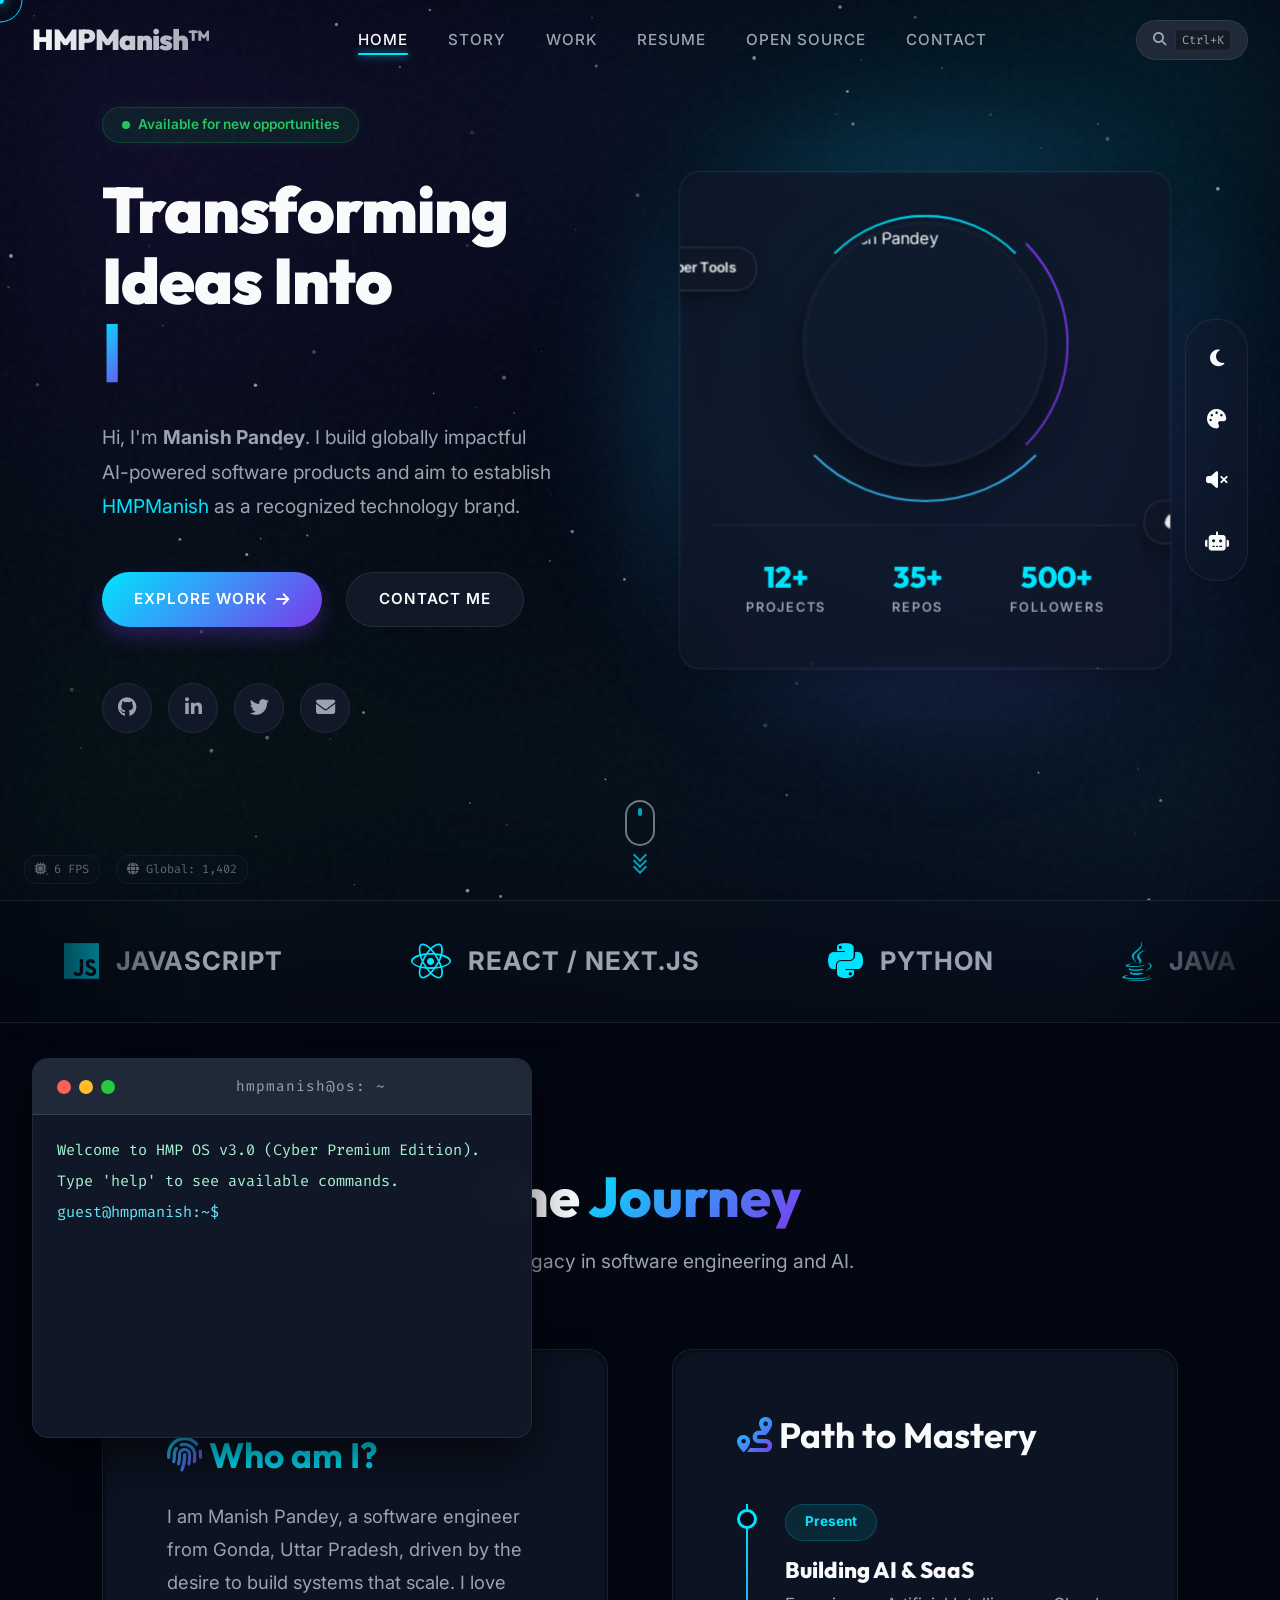
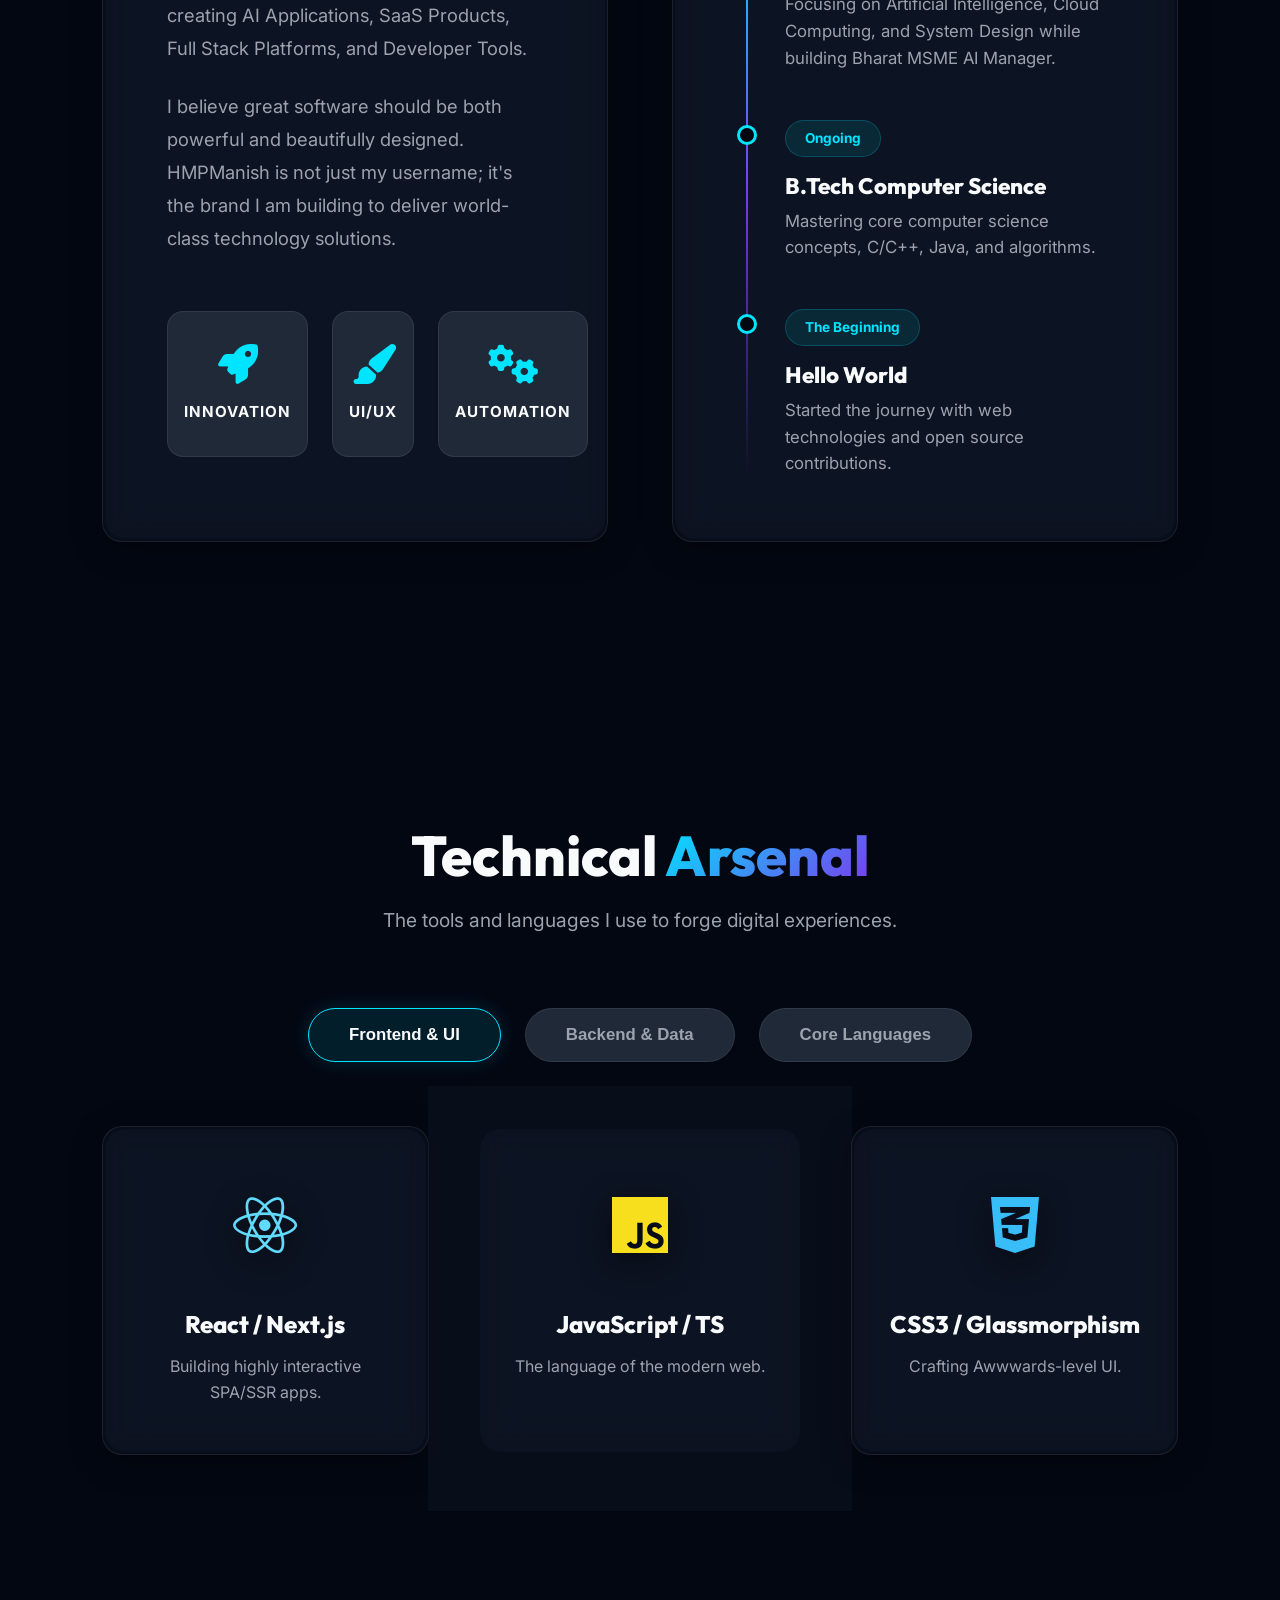
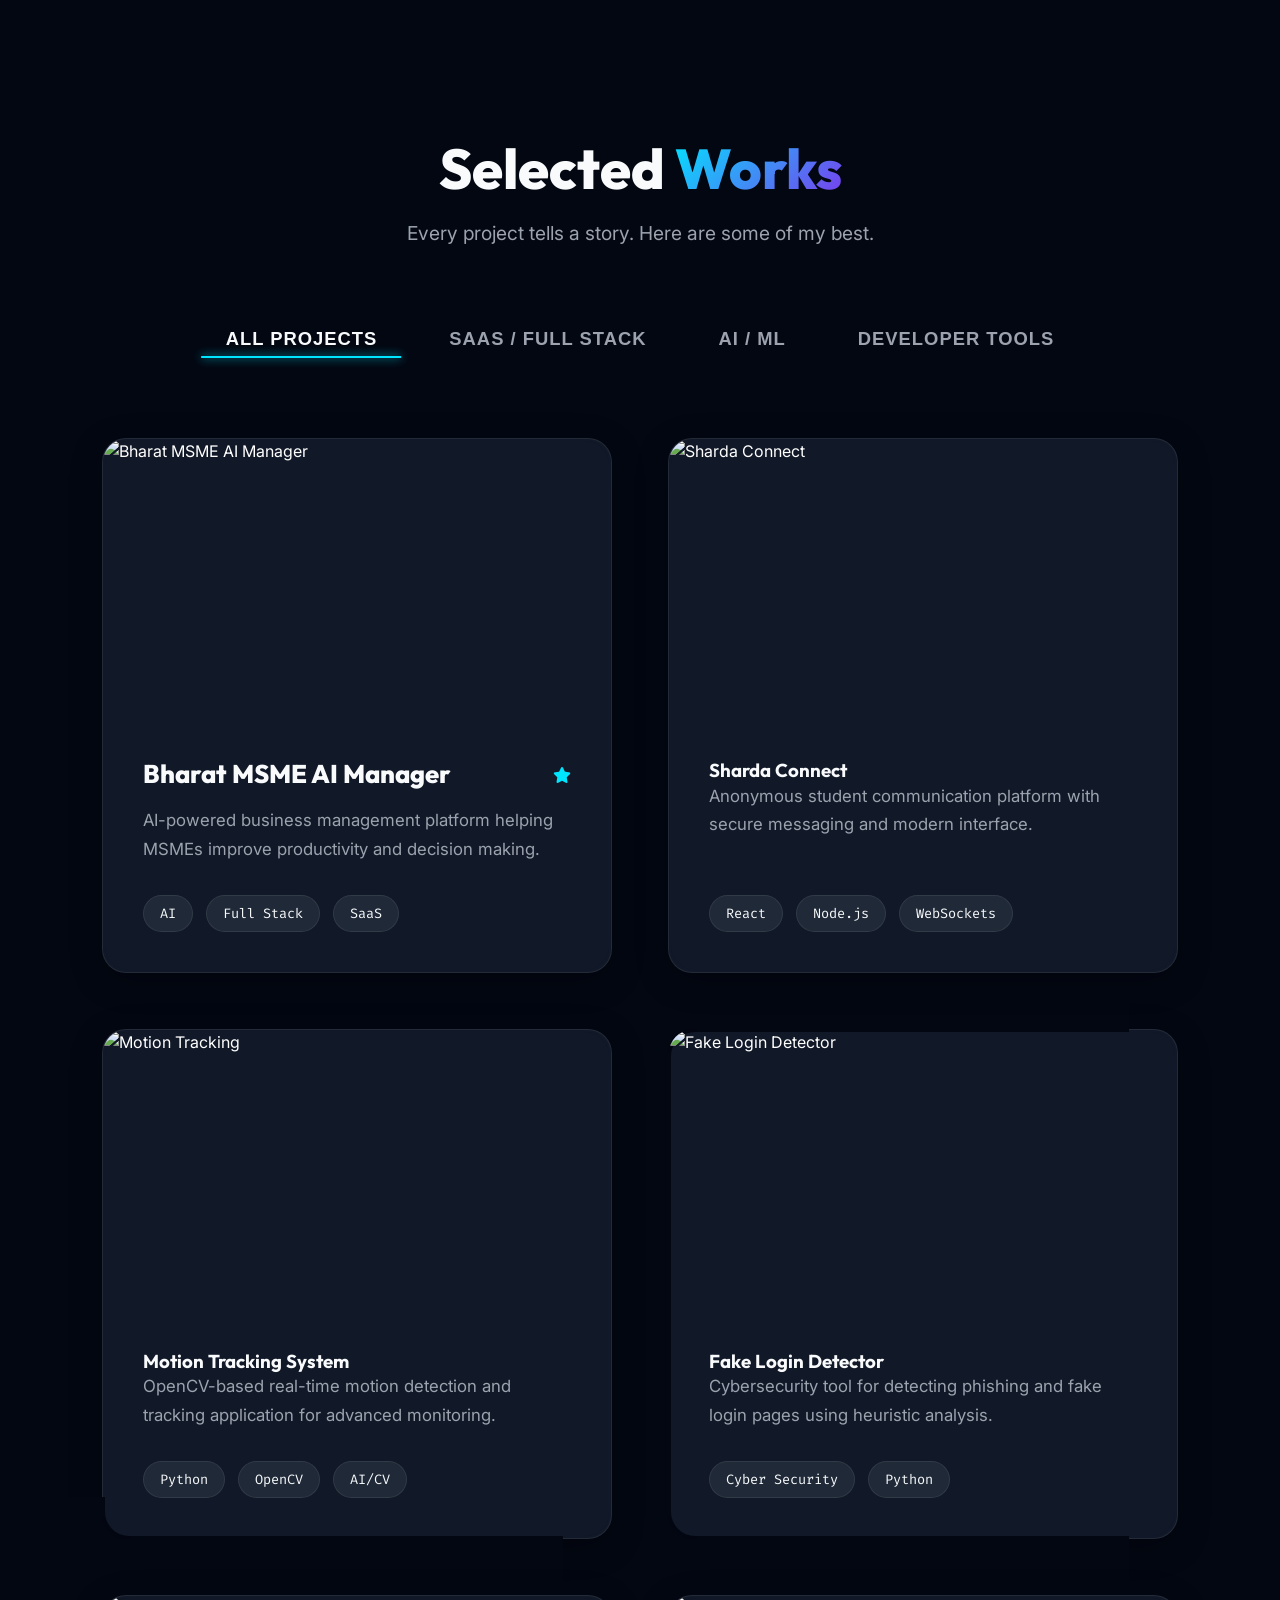
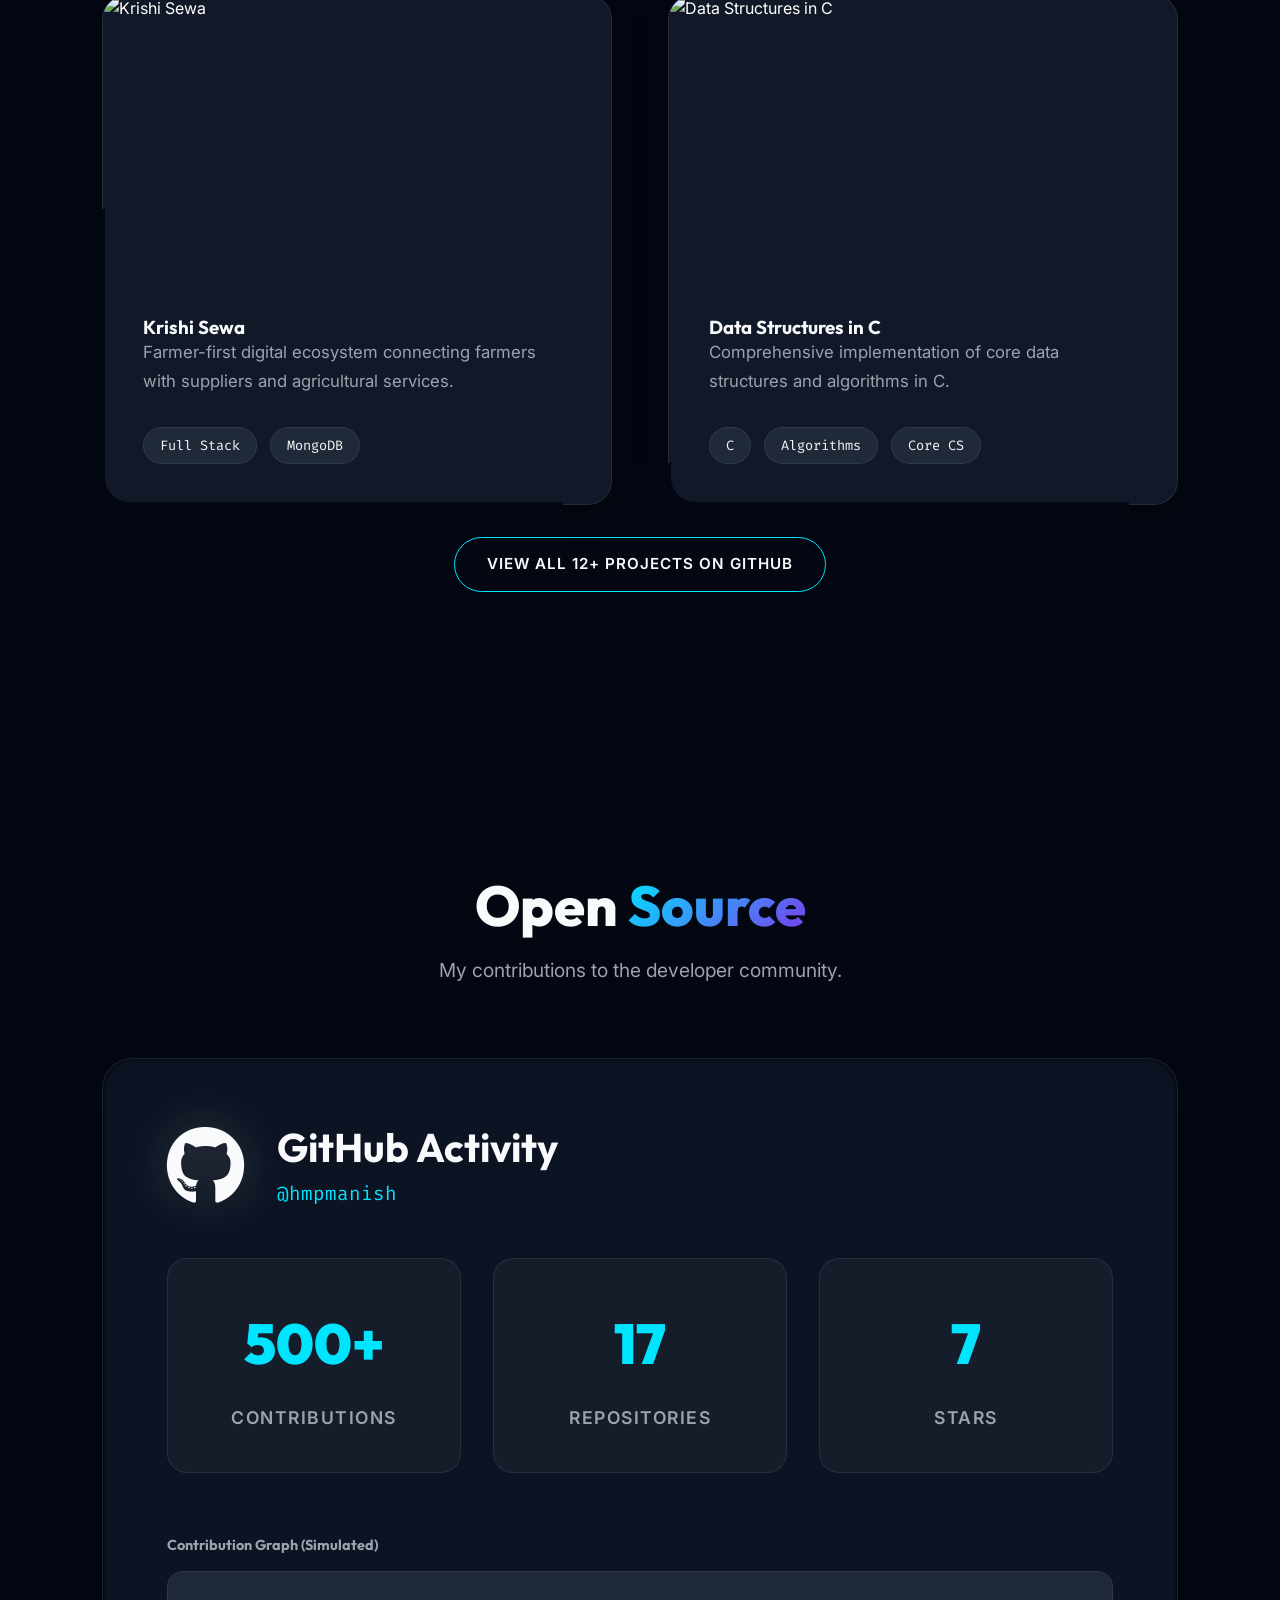
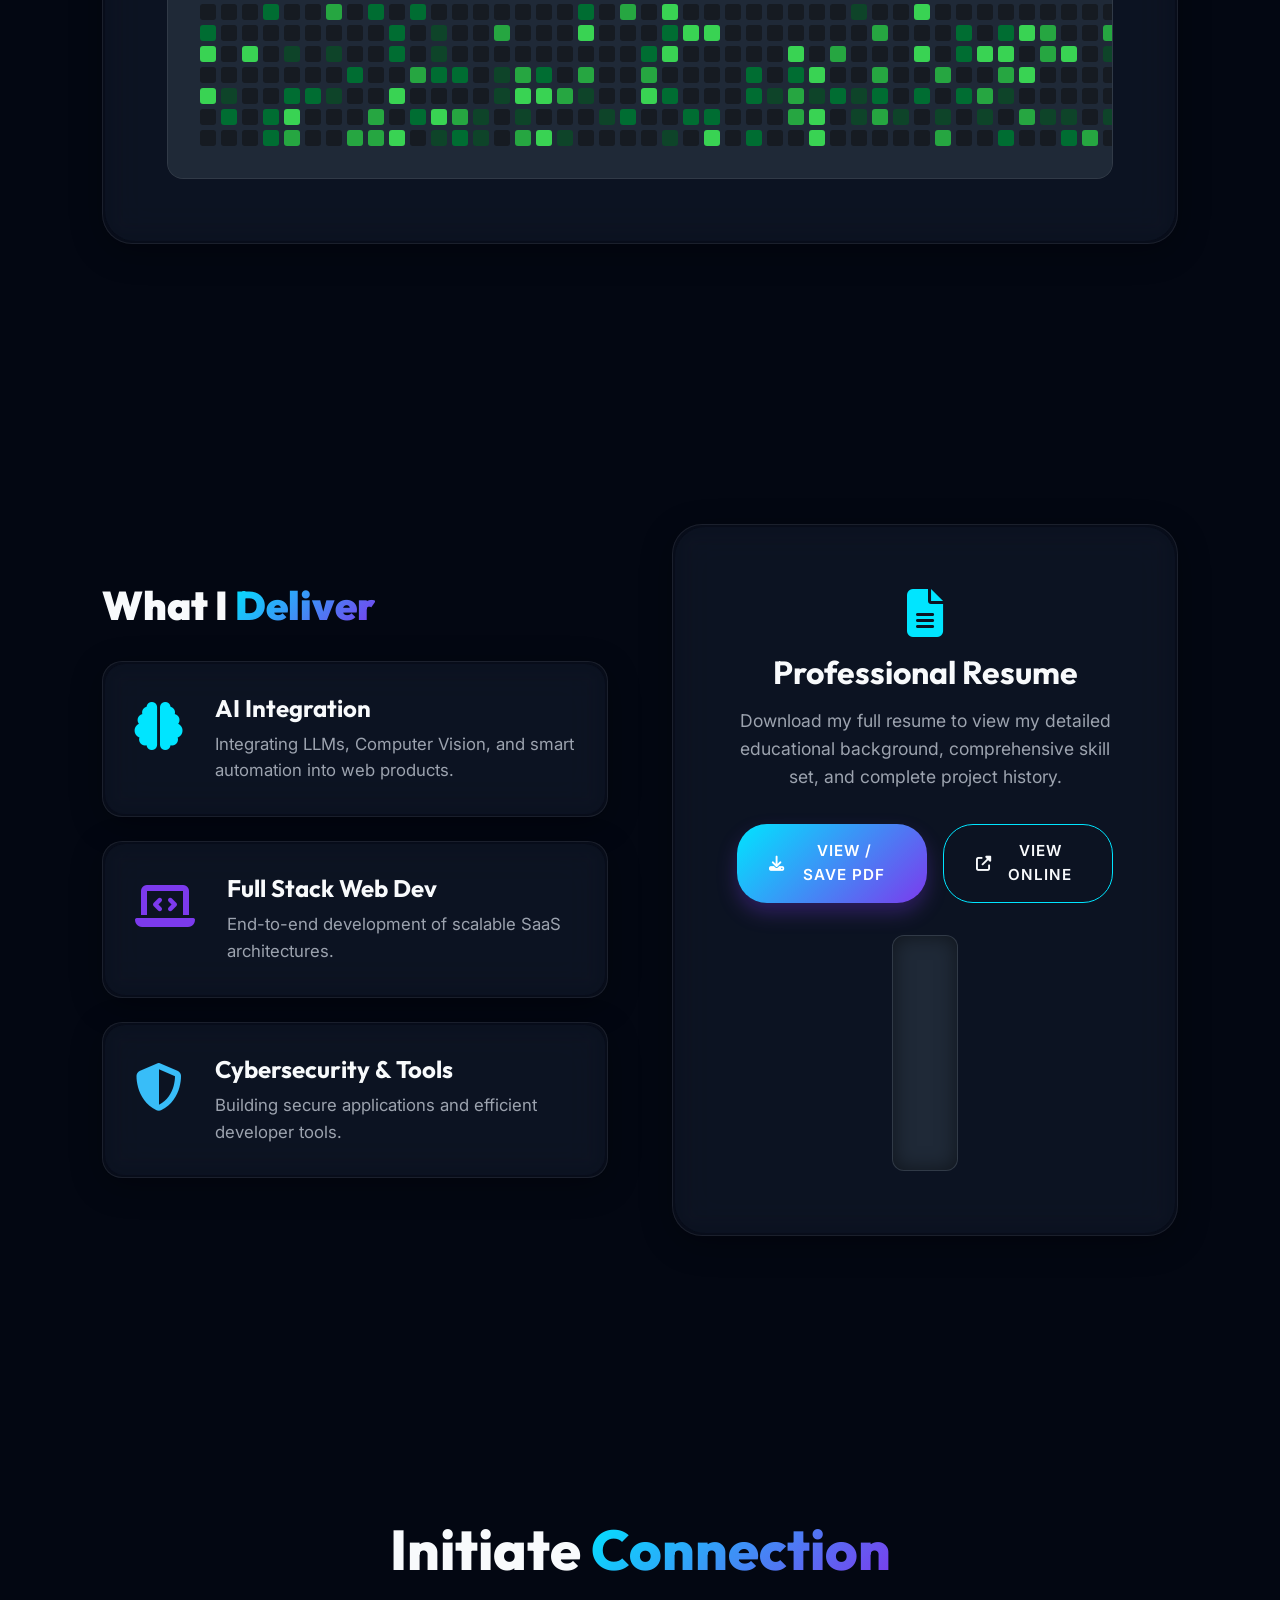
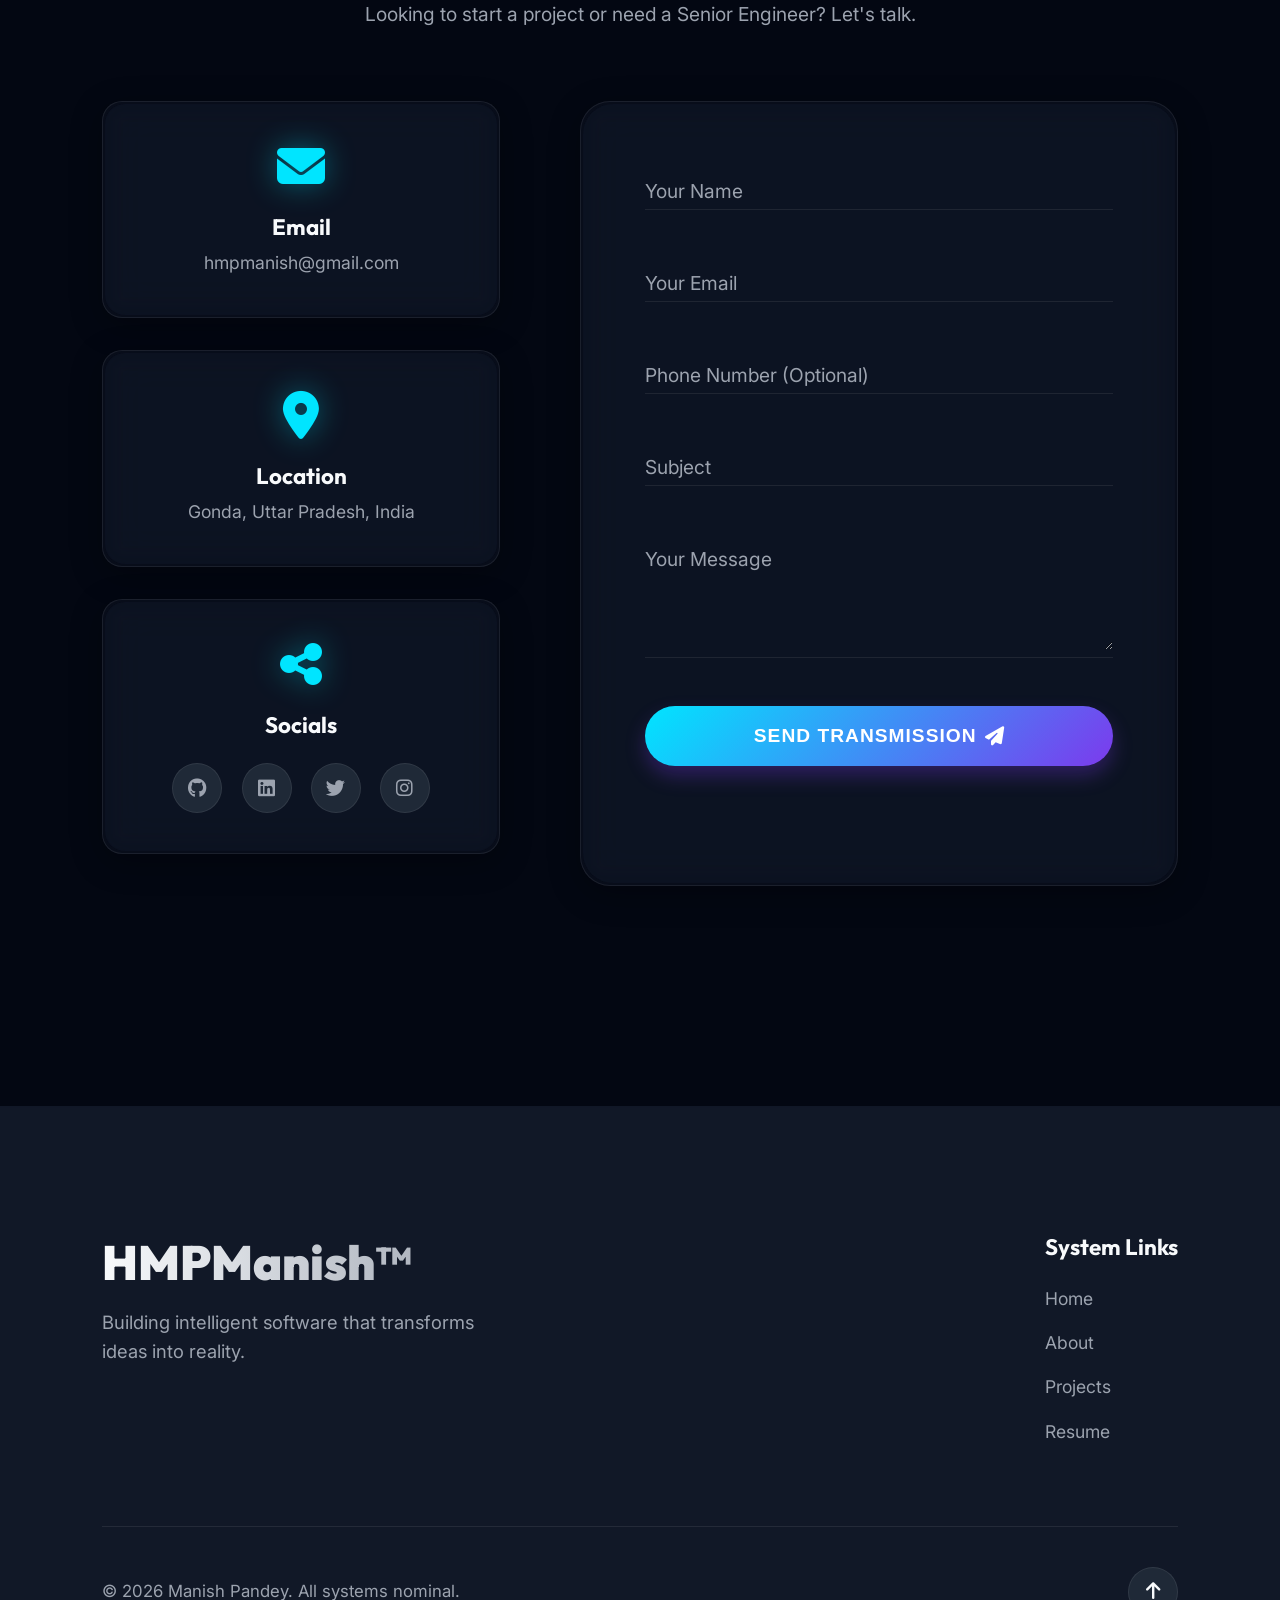
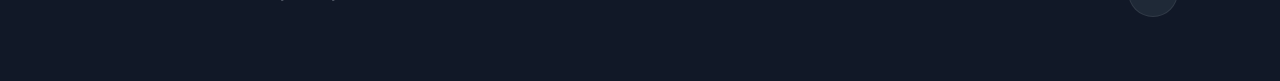
==== commit 7e601e14: "Add cinematic page transition effect for seamless navigation" ====
--- a/index.html
+++ b/index.html
@@ -24,6 +24,7 @@
     <link rel="stylesheet" href="style.css">
 </head>
 <body>
+    <div id="cinematic-overlay" class="cinematic-overlay"></div>
 
     <!-- Audio Elements for UI Sounds (muted by default) -->
     <audio id="sound-hover" src="https://assets.mixkit.co/sfx/preview/mixkit-modern-technology-select-3124.mp3" preload="auto"></audio>
--- a/style.css
+++ b/style.css
@@ -559,3 +559,24 @@
     from { text-shadow: 0 0 10px rgba(0,229,255,0.5), 0 0 20px rgba(0,229,255,0.3); }
     to { text-shadow: 0 0 20px rgba(0,229,255,0.8), 0 0 30px rgba(0,229,255,0.5), 0 0 40px rgba(124,58,237,0.5); }
 }
+
+/* CINEMATIC PAGE TRANSITION */
+.cinematic-overlay {
+    position: fixed;
+    top: 0;
+    left: 0;
+    width: 100vw;
+    height: 100vh;
+    background: rgba(3, 7, 18, 0.95);
+    backdrop-filter: blur(20px);
+    -webkit-backdrop-filter: blur(20px);
+    z-index: 99999;
+    opacity: 0;
+    pointer-events: none;
+    transition: opacity 0.4s cubic-bezier(0.77, 0, 0.175, 1);
+}
+.cinematic-overlay.active {
+    opacity: 1;
+    pointer-events: all;
+}
+
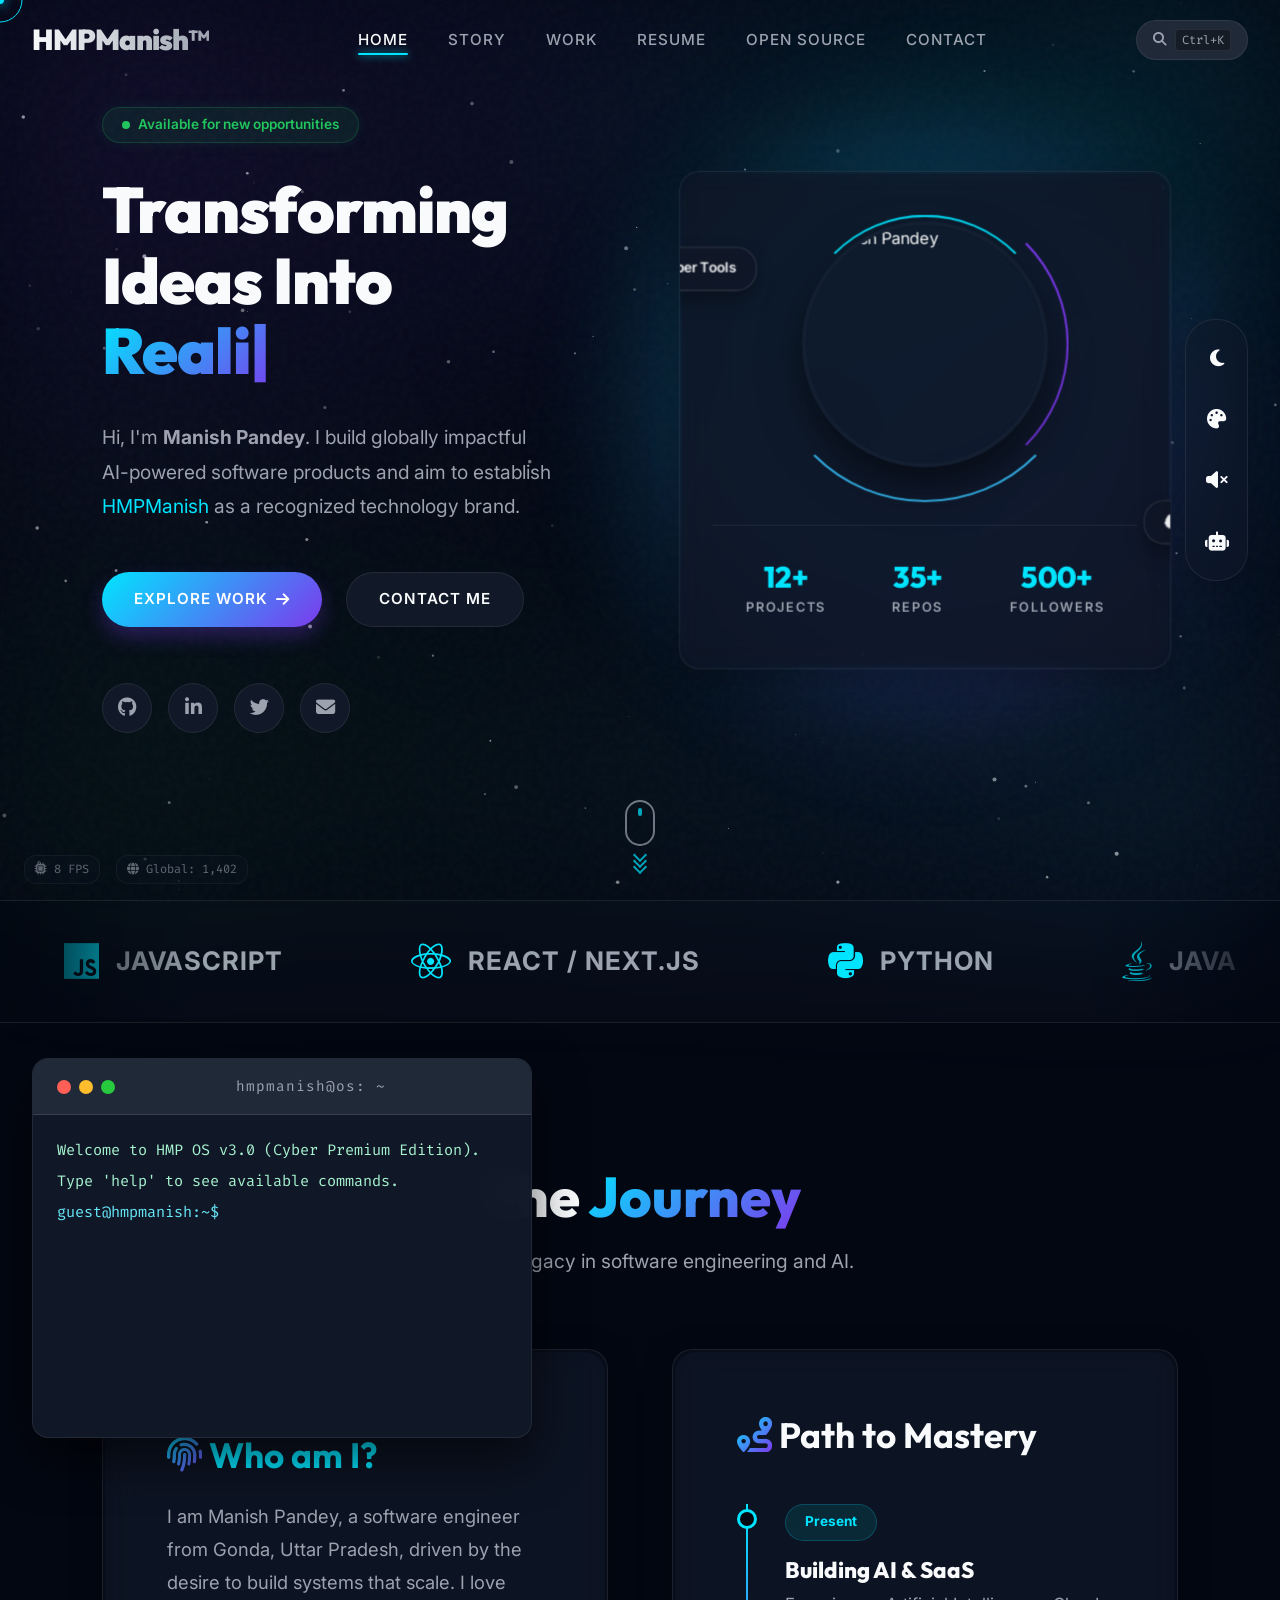
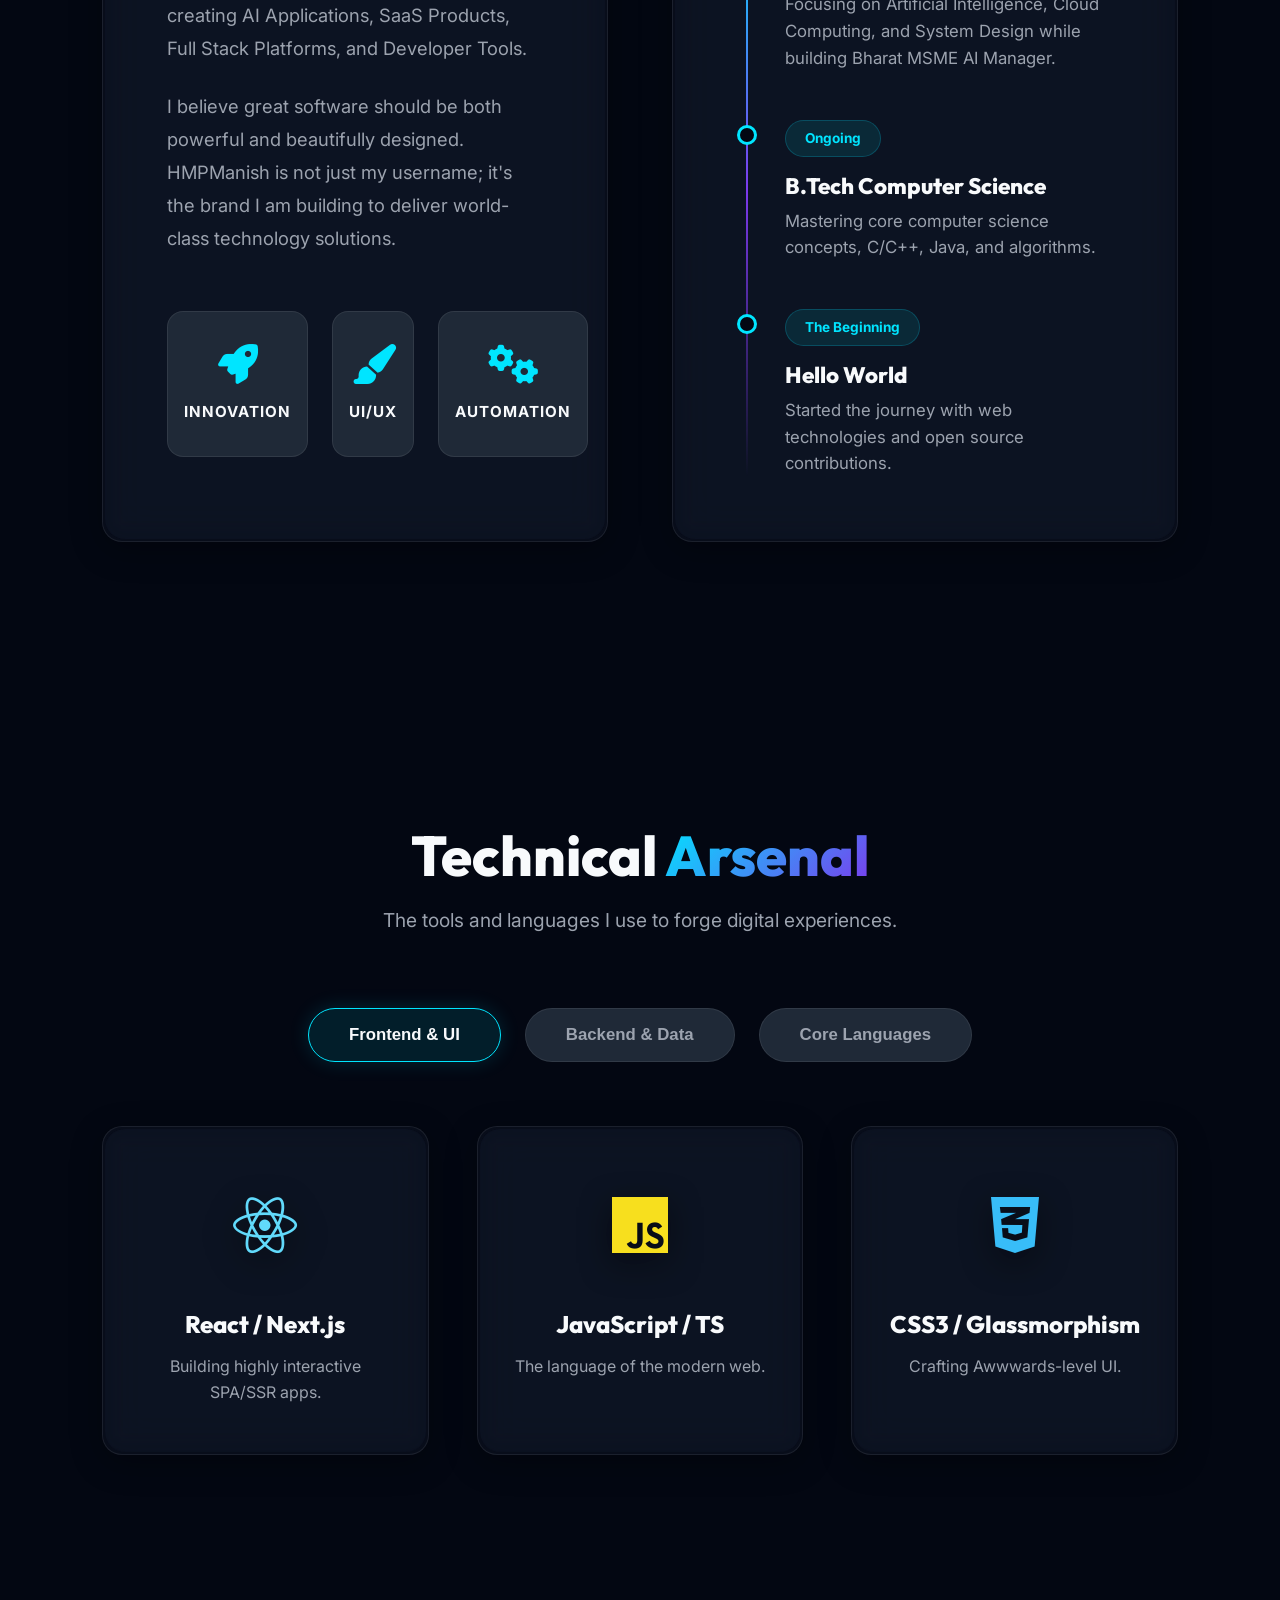
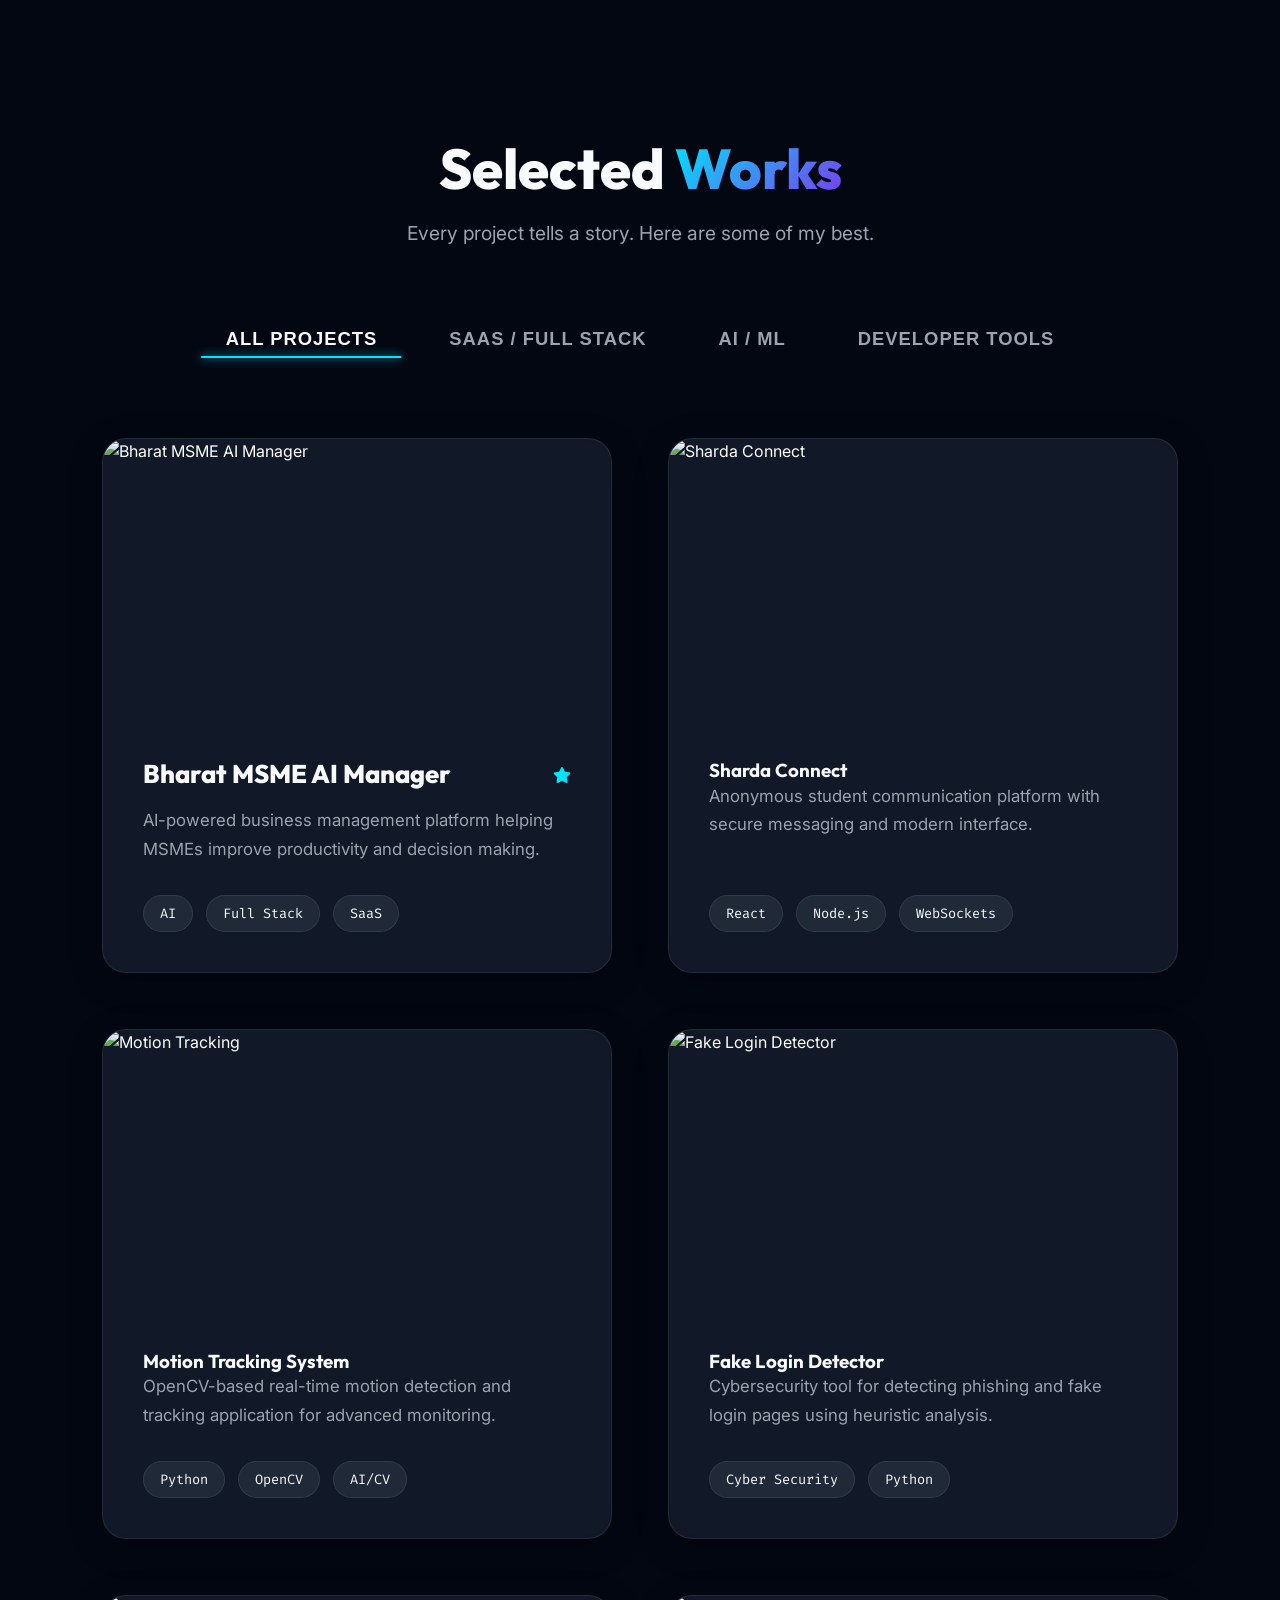
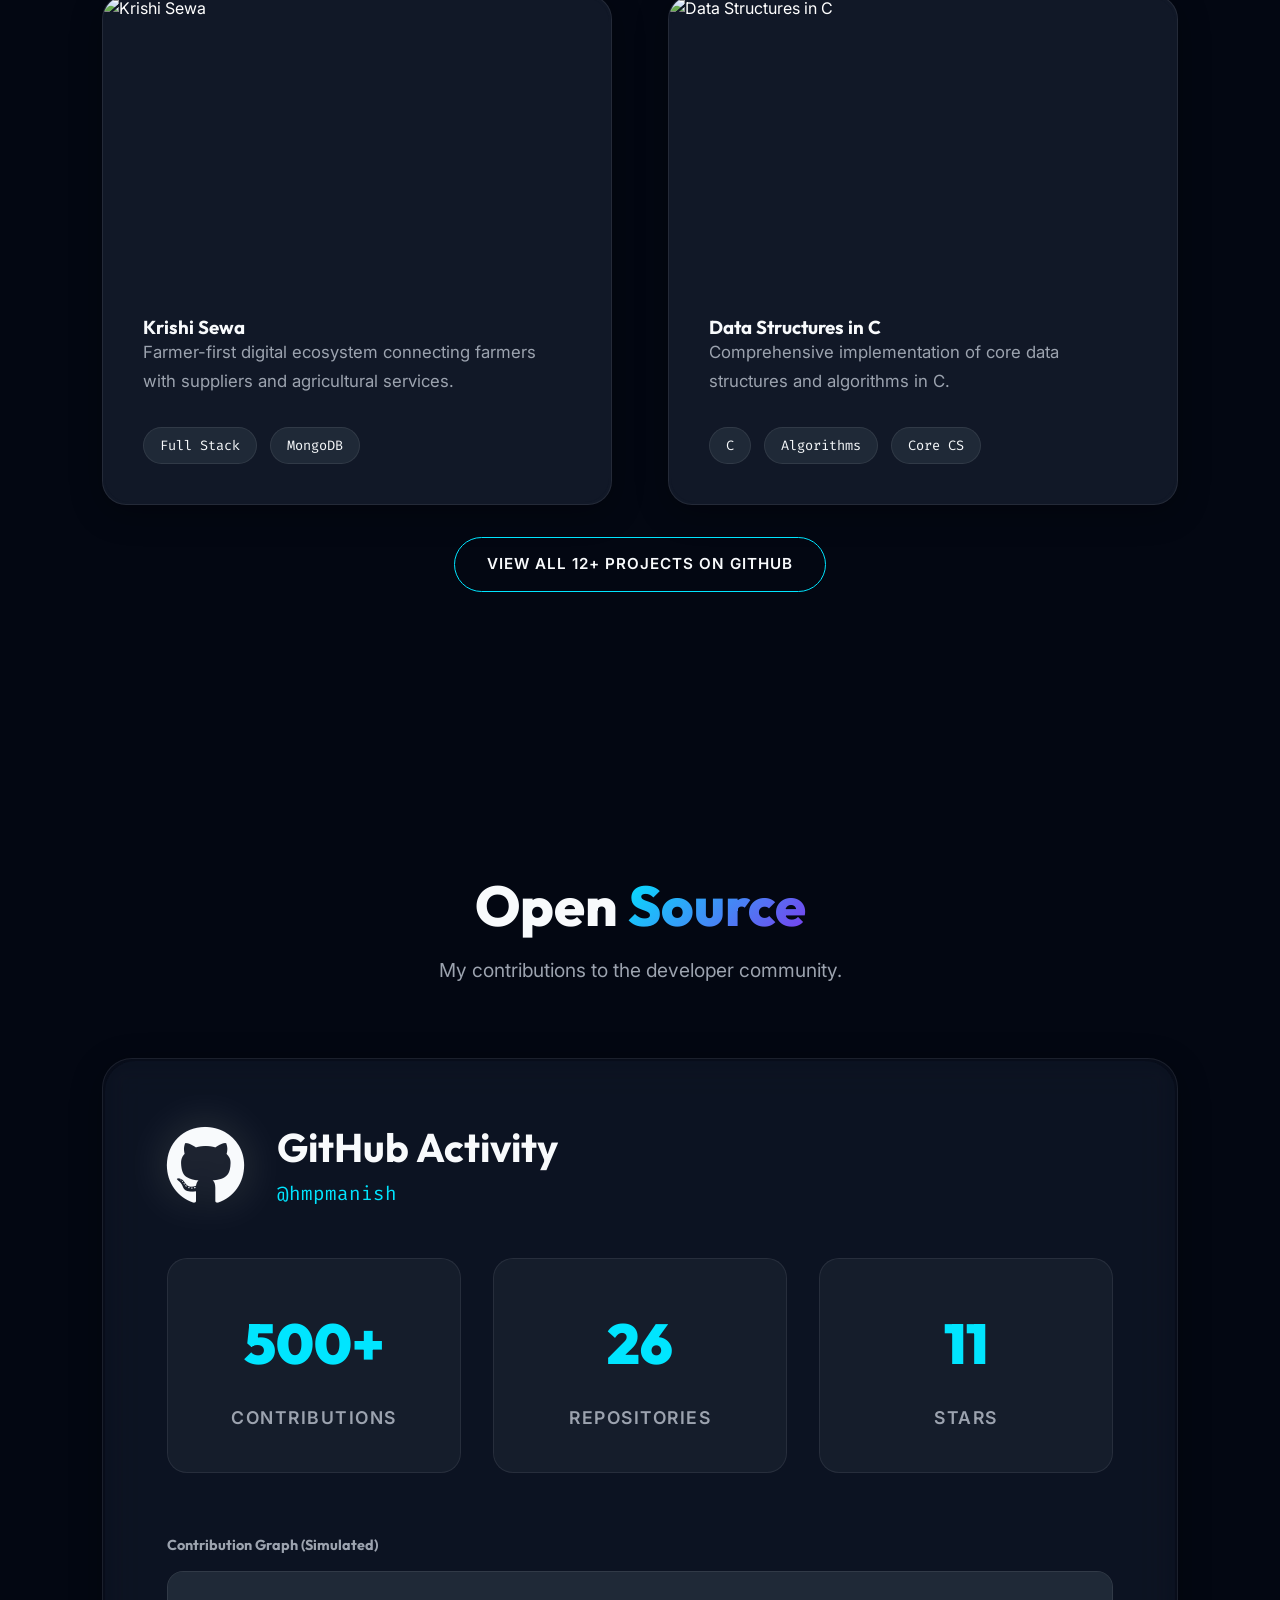
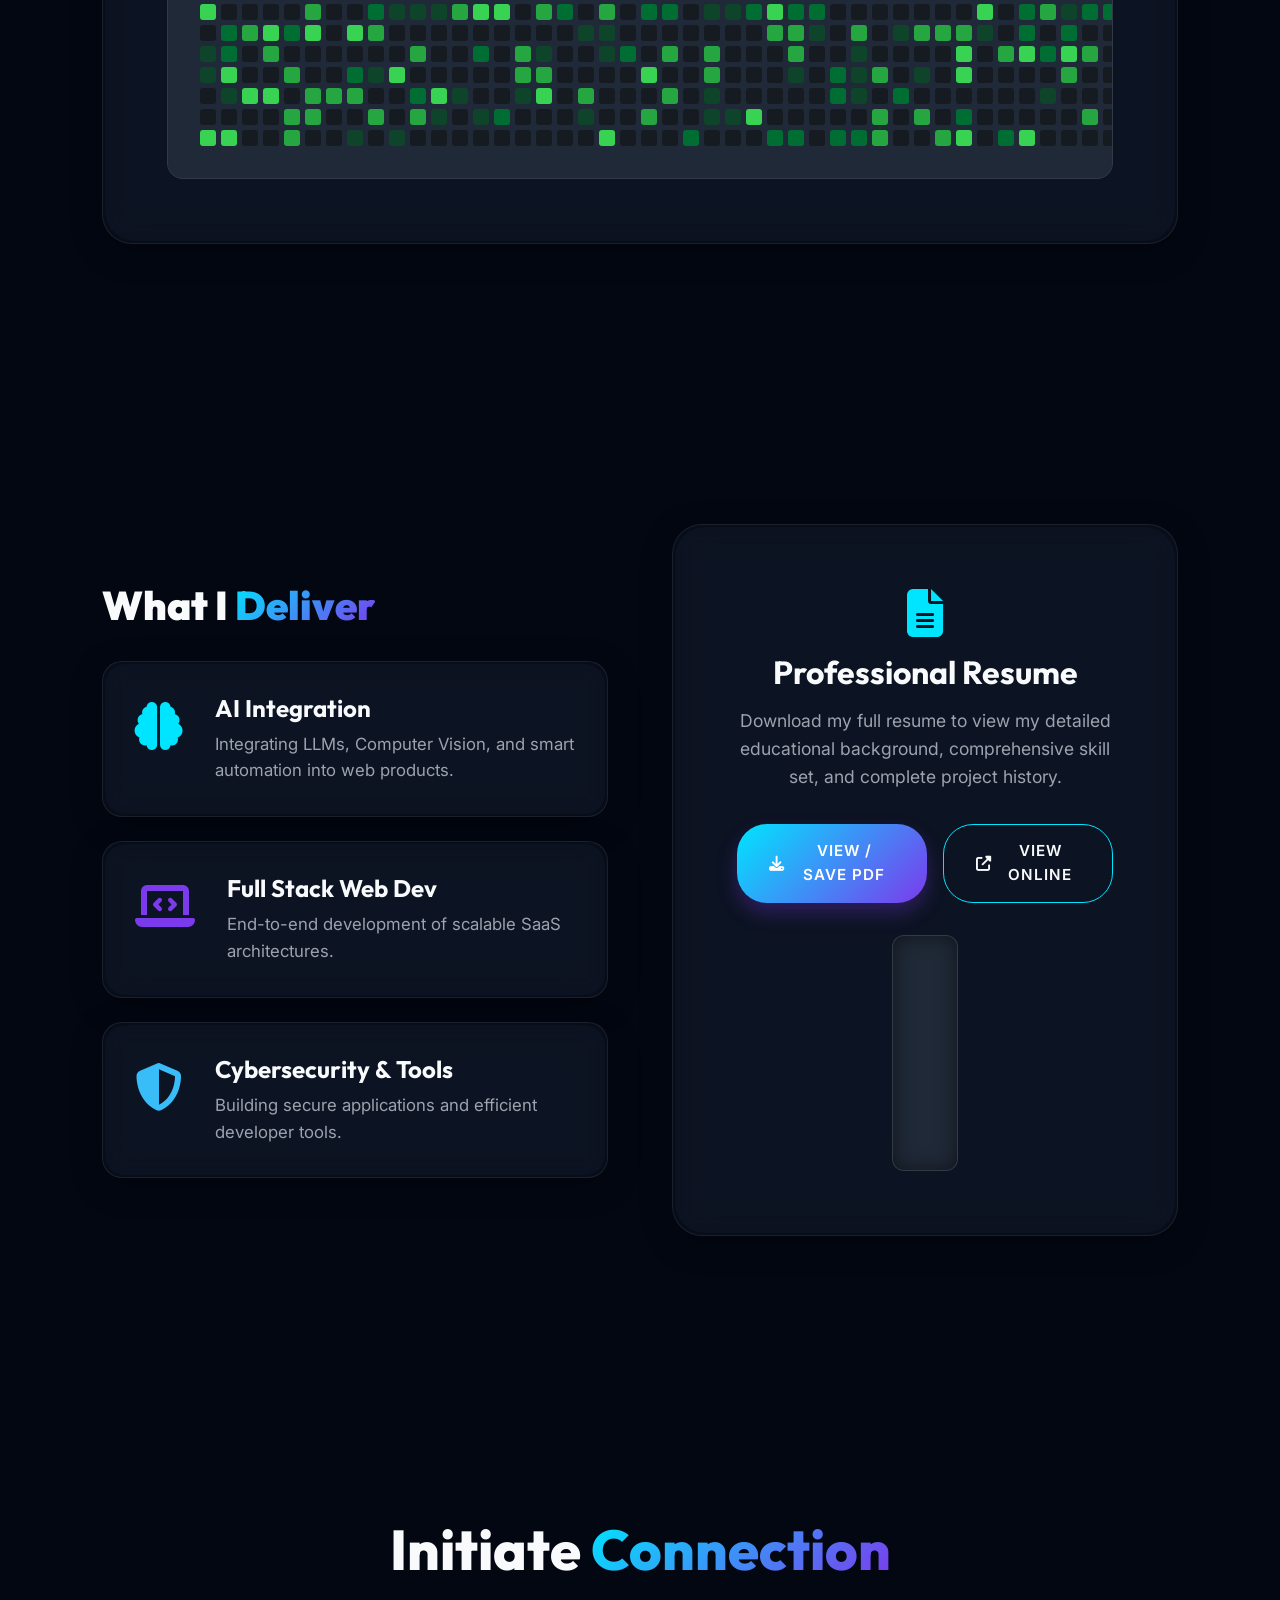
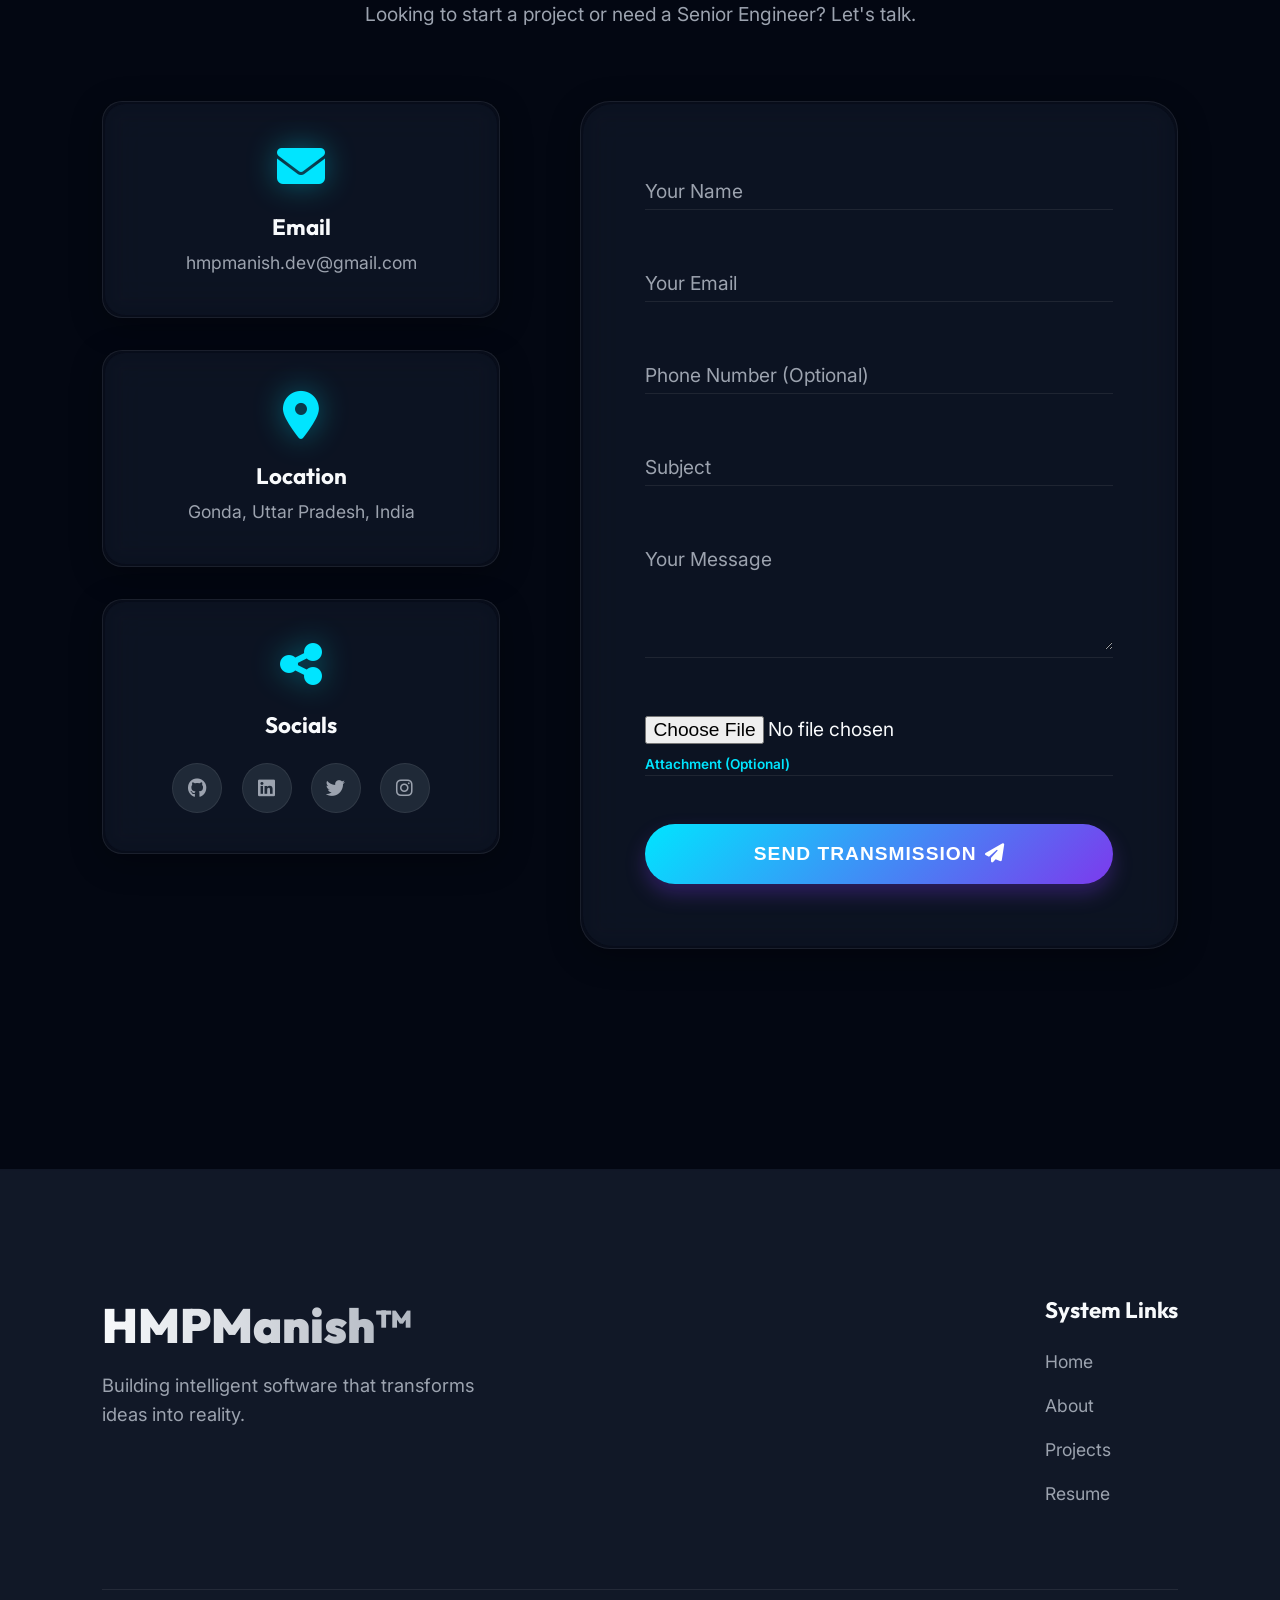
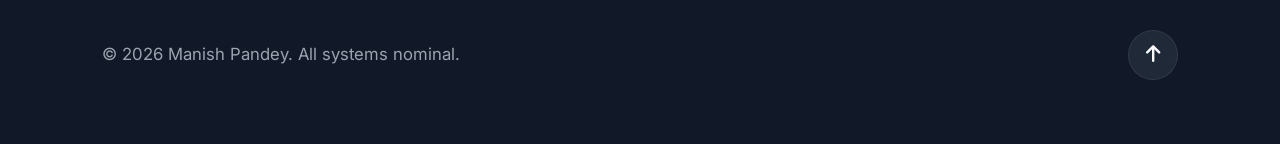
==== commit 1678dca2: "Update email to hmpmanish.dev@gmail.com" ====
--- a/index.html
+++ b/index.html
@@ -575,7 +575,7 @@
                         <div class="contact-card glass-panel tilt-card-subtle">
                             <i class="fas fa-envelope icon-glow"></i>
                             <h4>Email</h4>
-                            <a href="mailto:hmpmanish@gmail.com" class="hover-sound">hmpmanish@gmail.com</a>
+                            <a href="mailto:hmpmanish.dev@gmail.com" class="hover-sound">hmpmanish.dev@gmail.com</a>
                         </div>
                         <div class="contact-card glass-panel tilt-card-subtle">
                             <i class="fas fa-map-marker-alt icon-glow"></i>
@@ -621,6 +621,11 @@
                                 <label for="message">Your Message</label>
                                 <div class="form-line"></div>
                             </div>
+                            <div class="form-group">
+                                <input type="file" id="attachment" name="attachment" accept=".pdf,.doc,.docx,.png,.jpg,.jpeg">
+                                <label for="attachment" style="position: static; font-size: 0.85rem; transform: none; margin-bottom: 5px; display: block;">Attachment (Optional)</label>
+                                <div class="form-line"></div>
+                            </div>
                             <button type="submit" id="submitBtn" class="btn btn-primary btn-block magnetic click-sound">
                                 <span id="submitBtnText">Send Transmission</span>
                                 <i class="fas fa-paper-plane"></i>
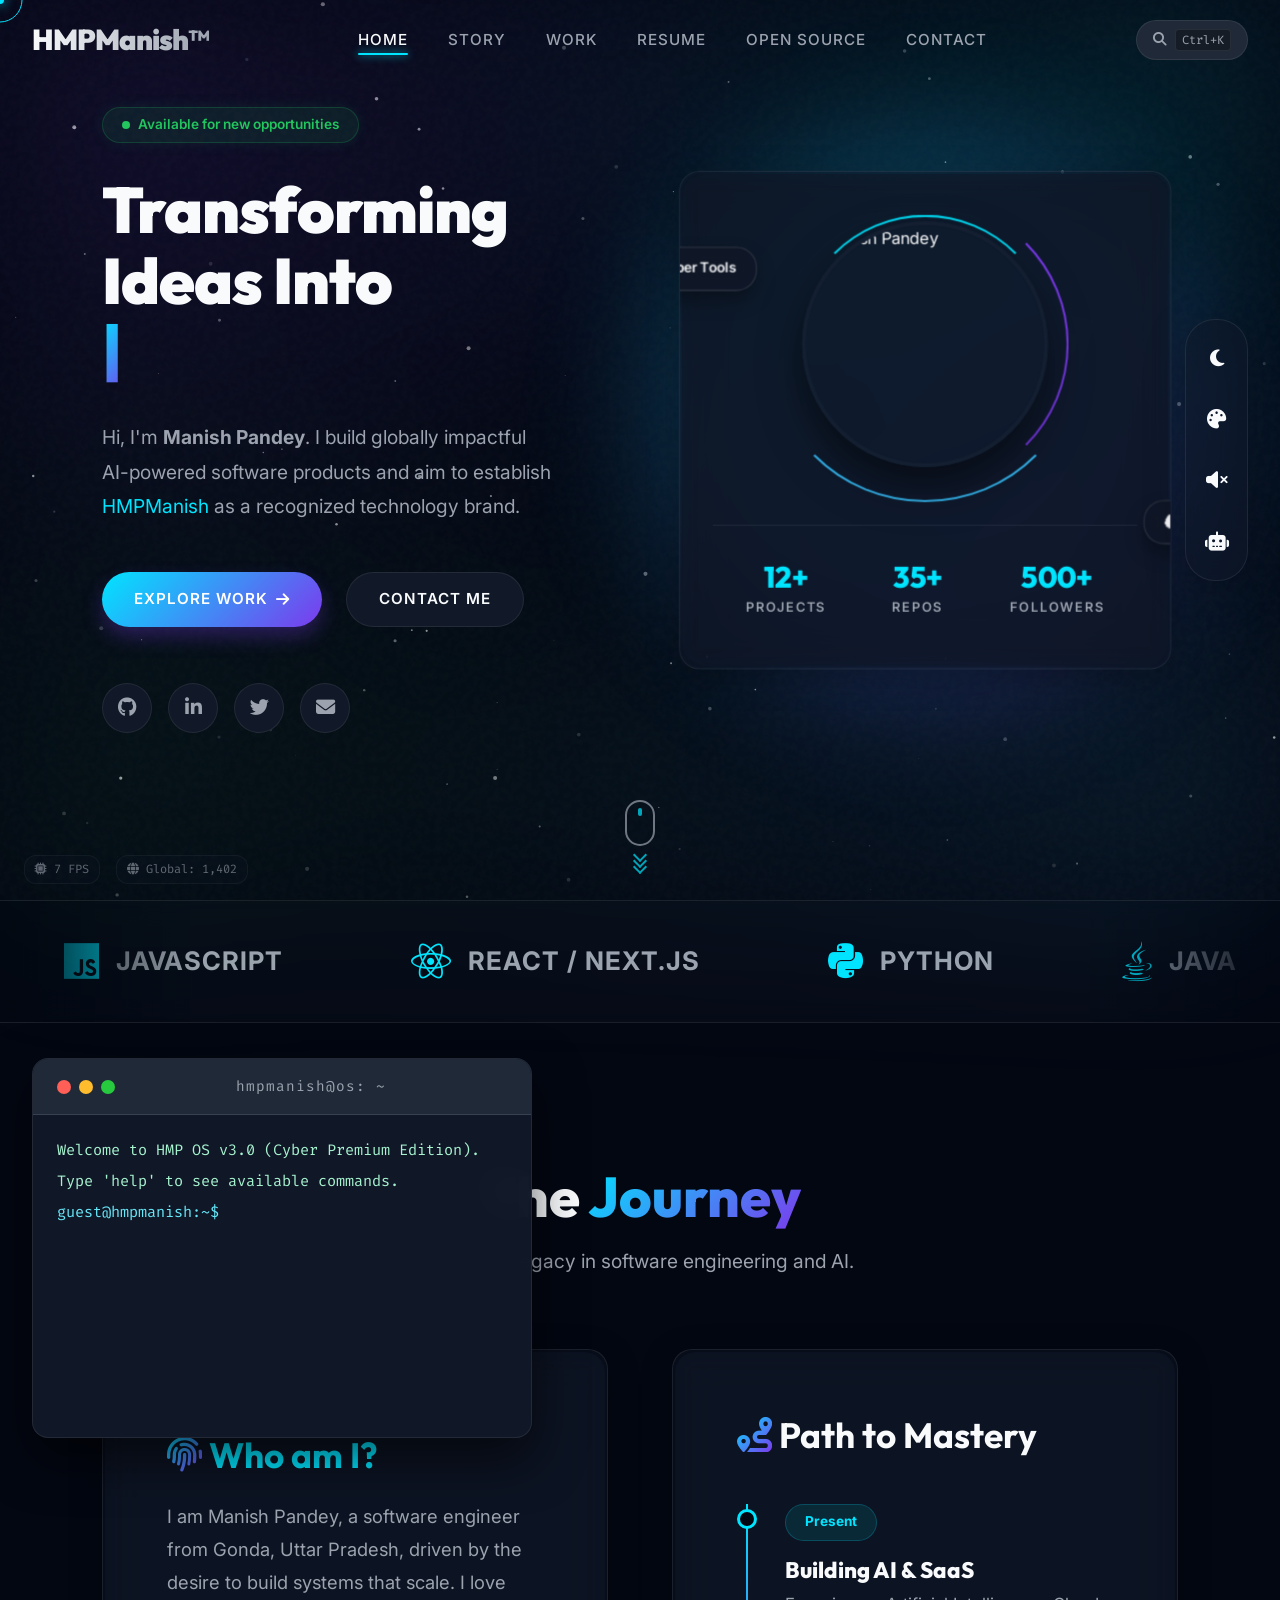
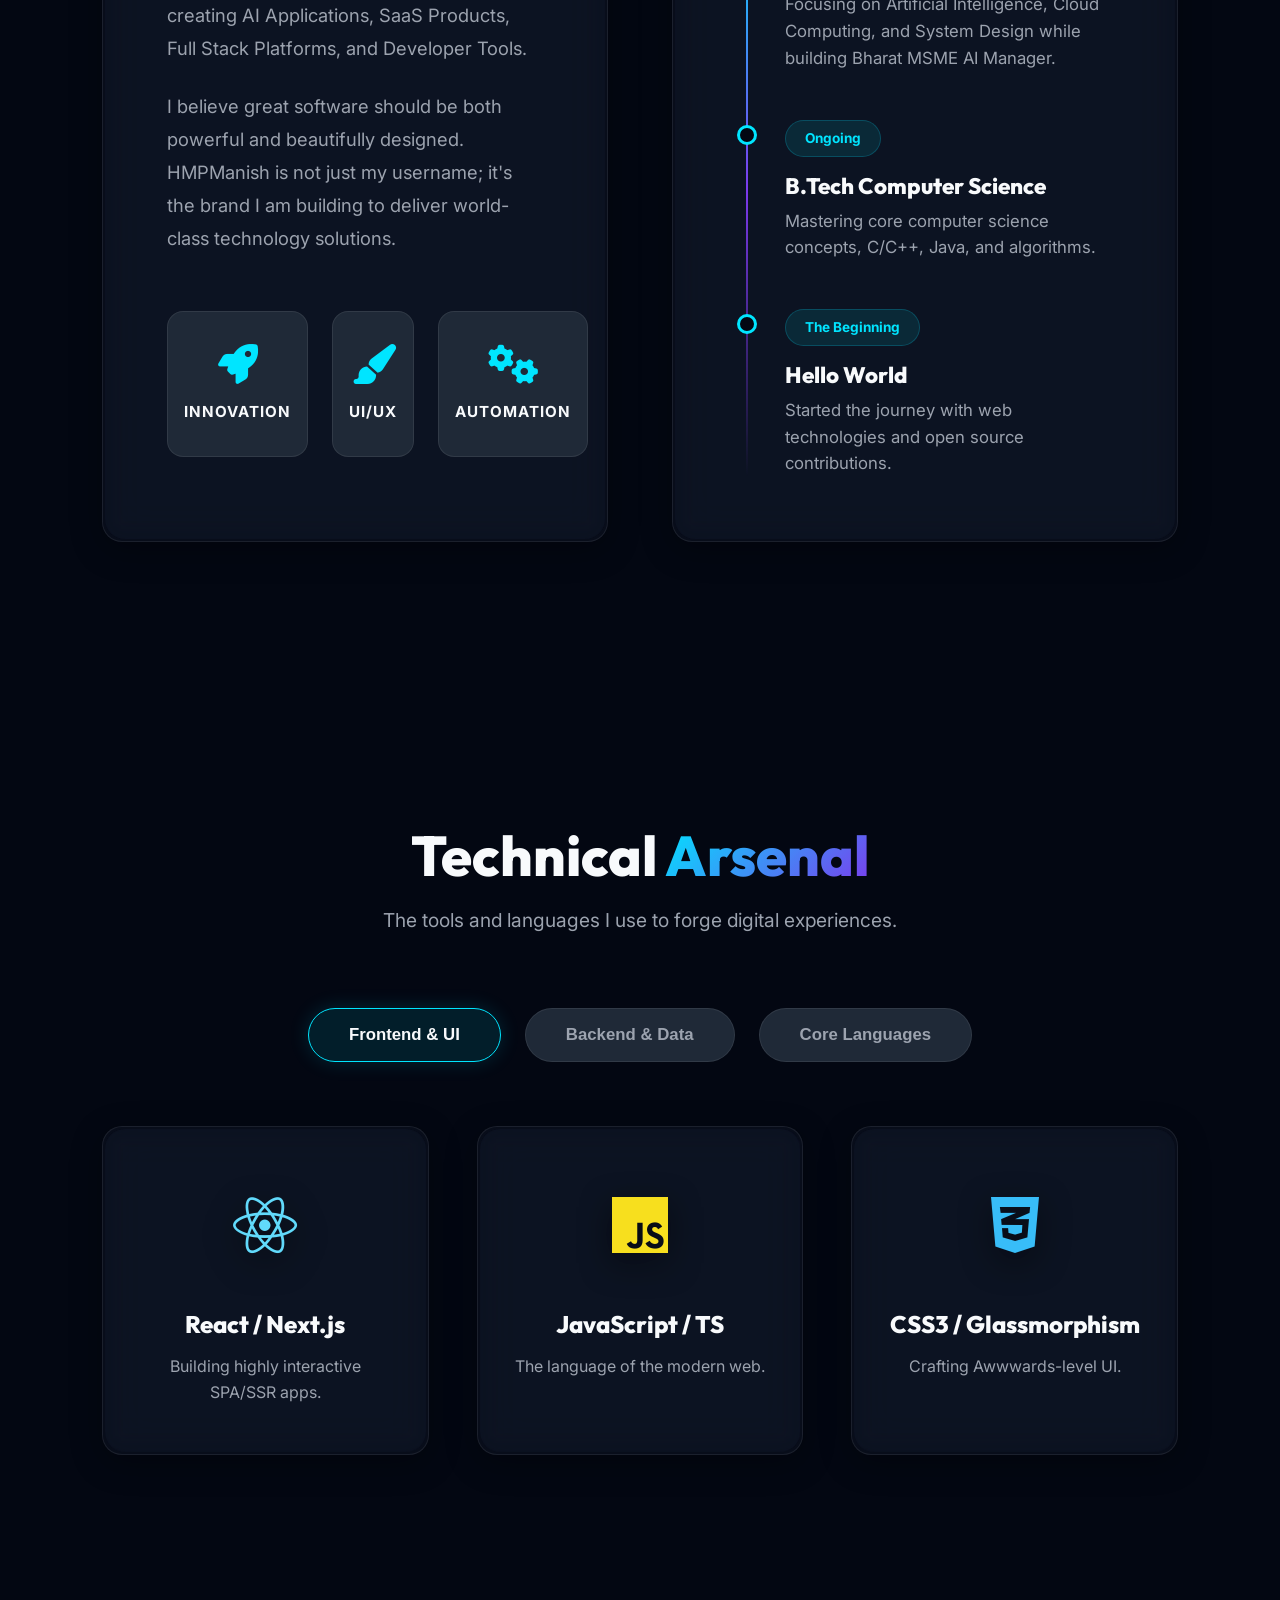
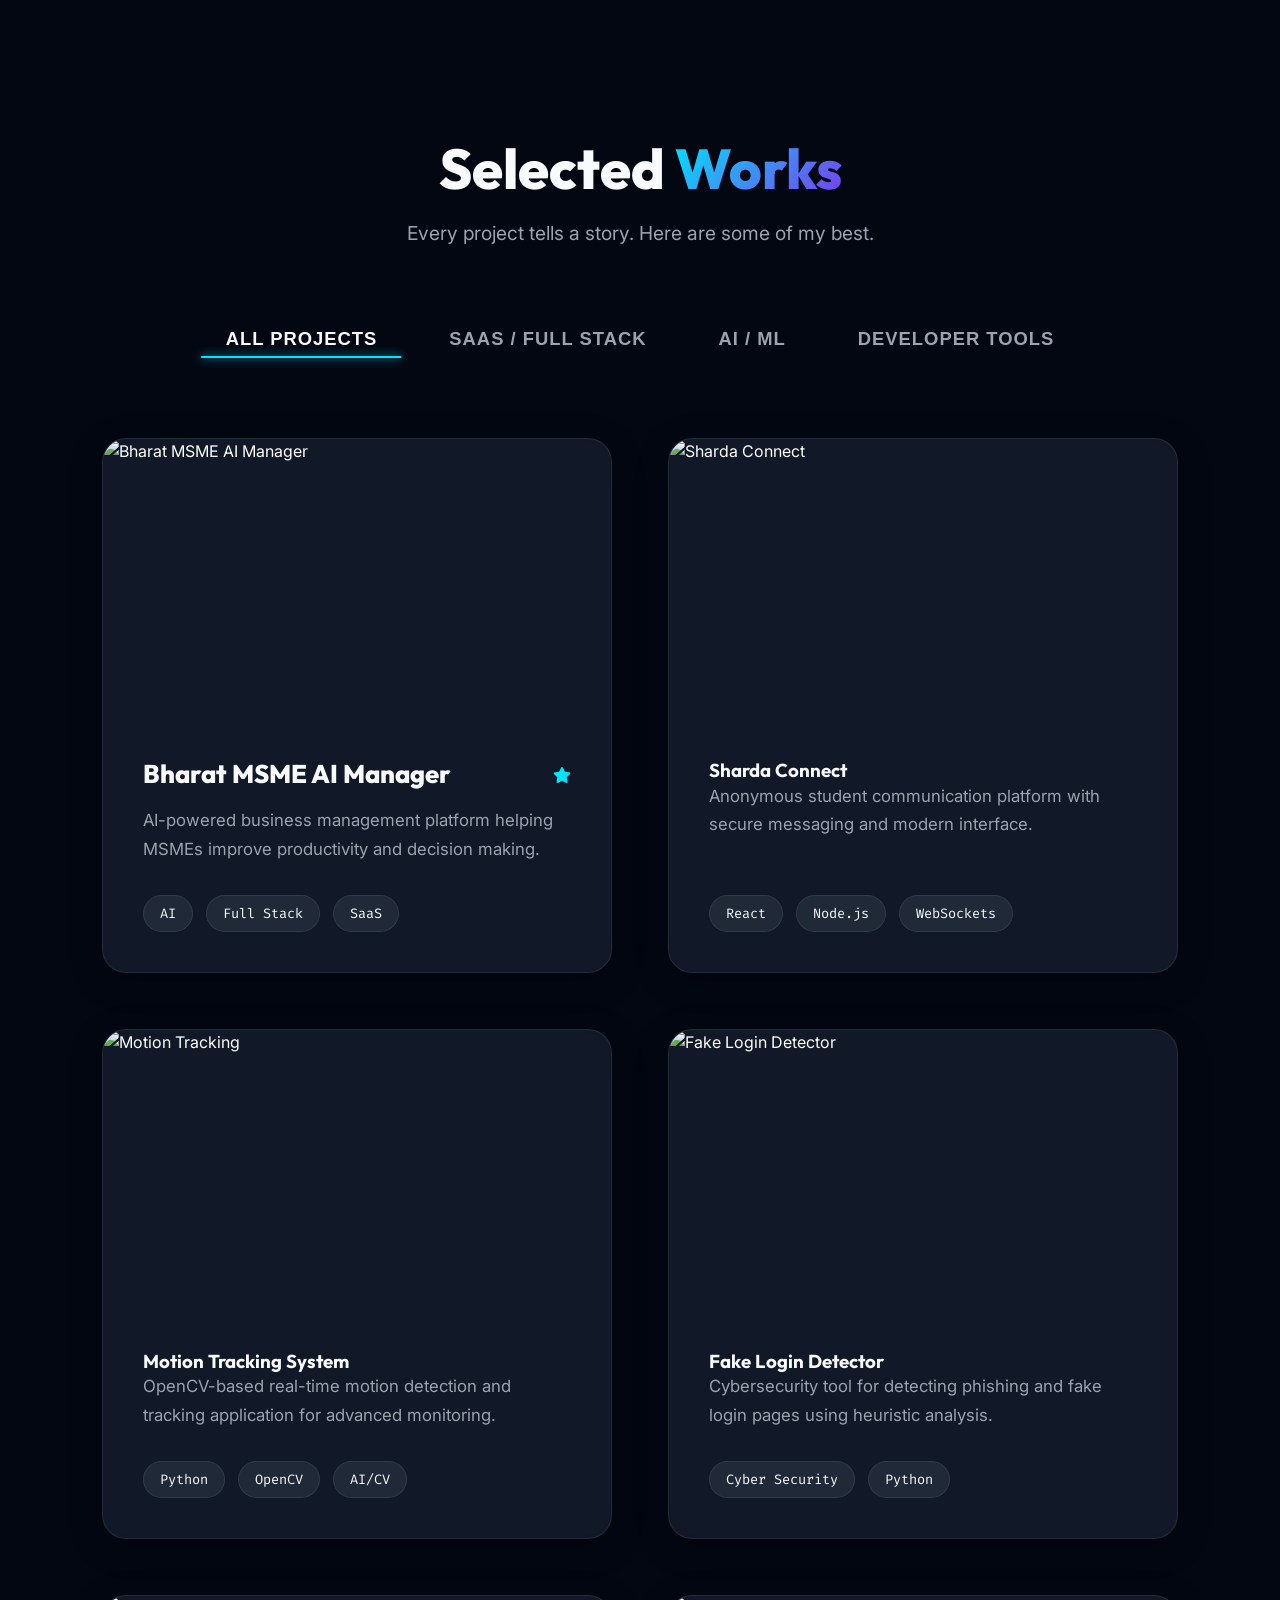
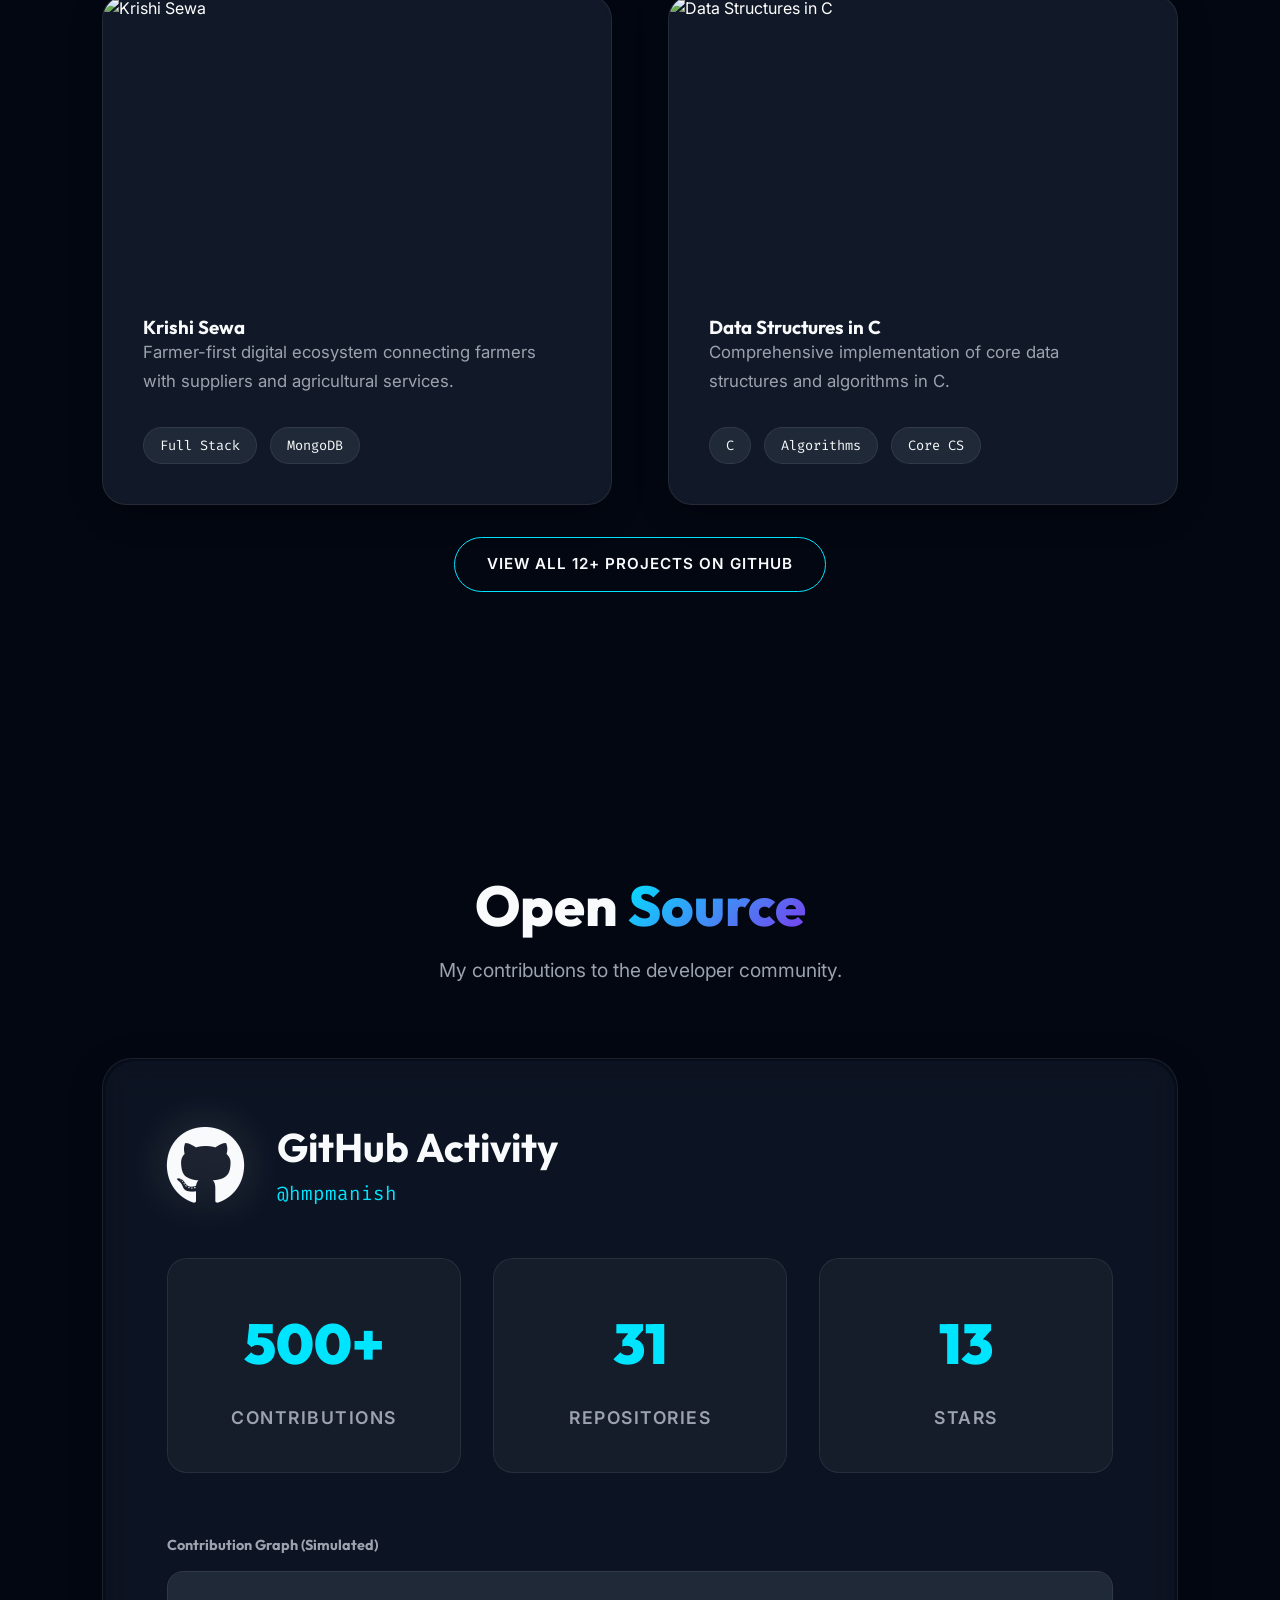
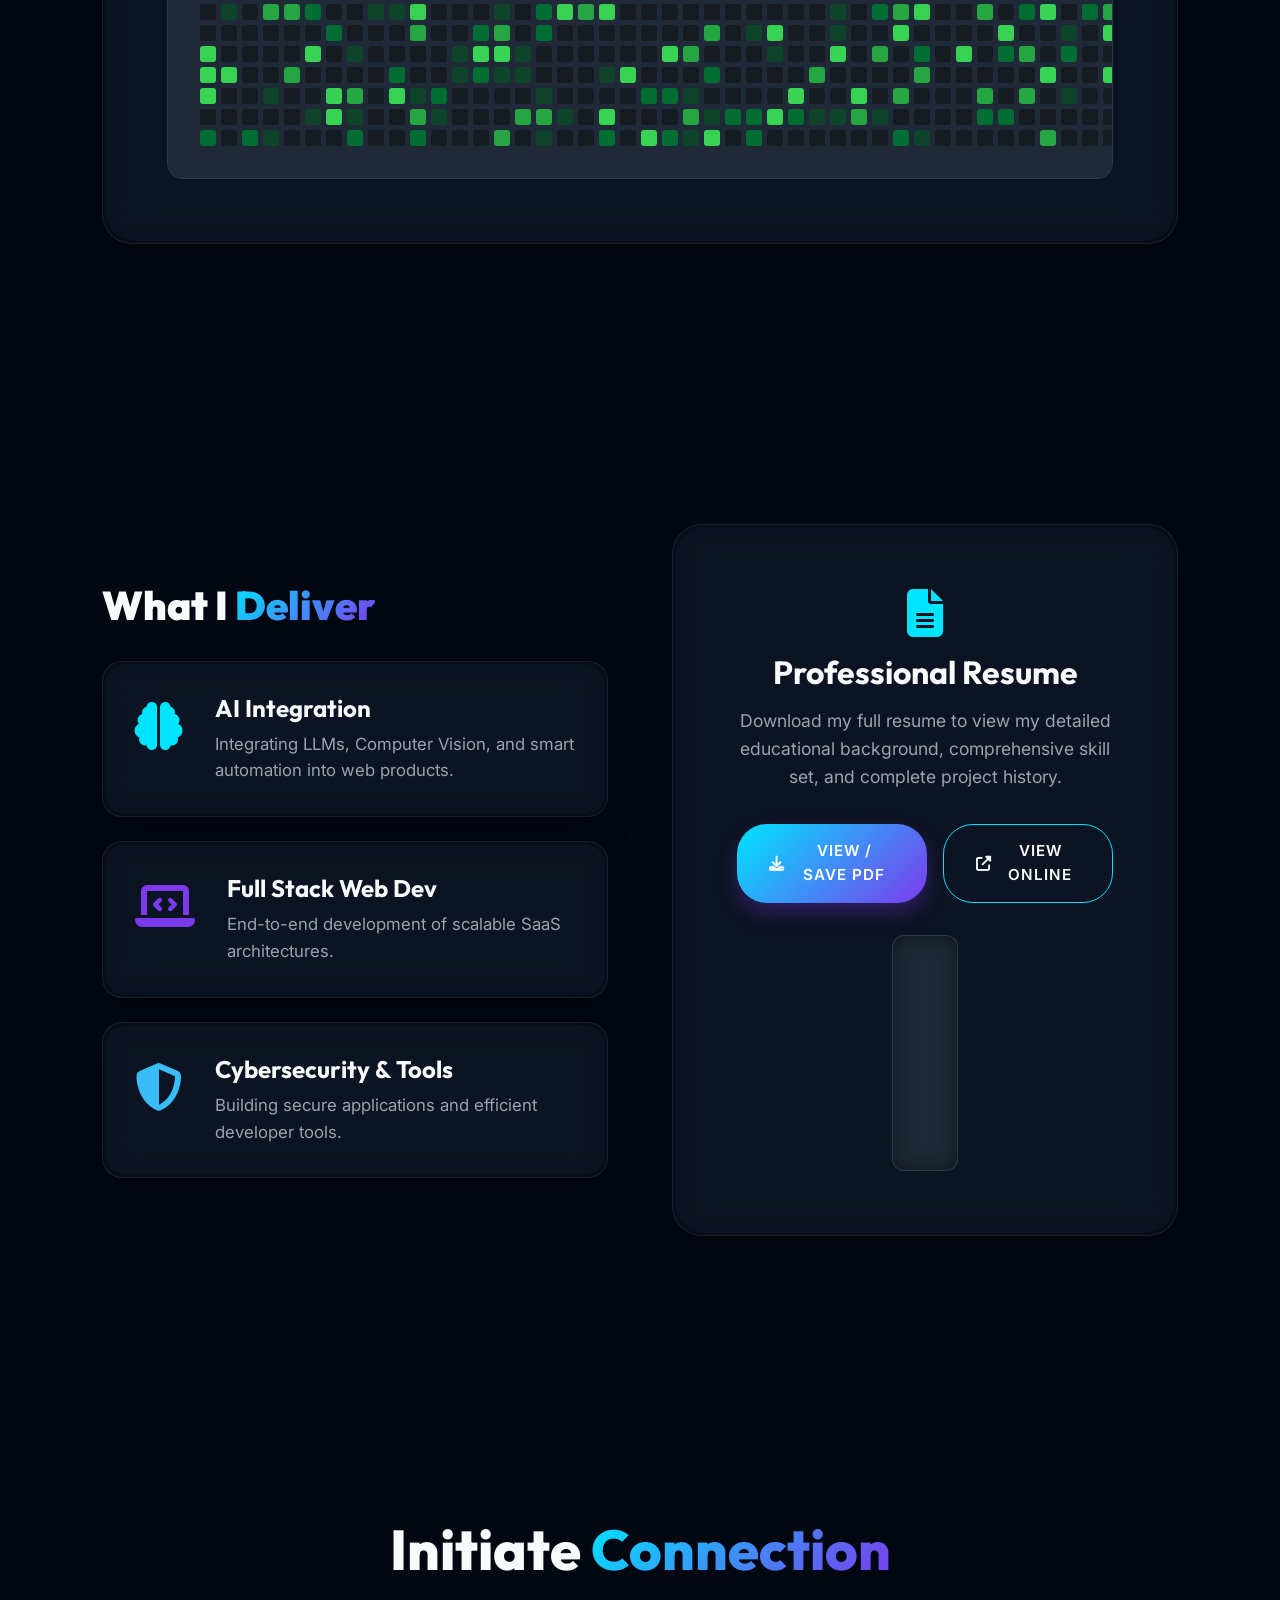
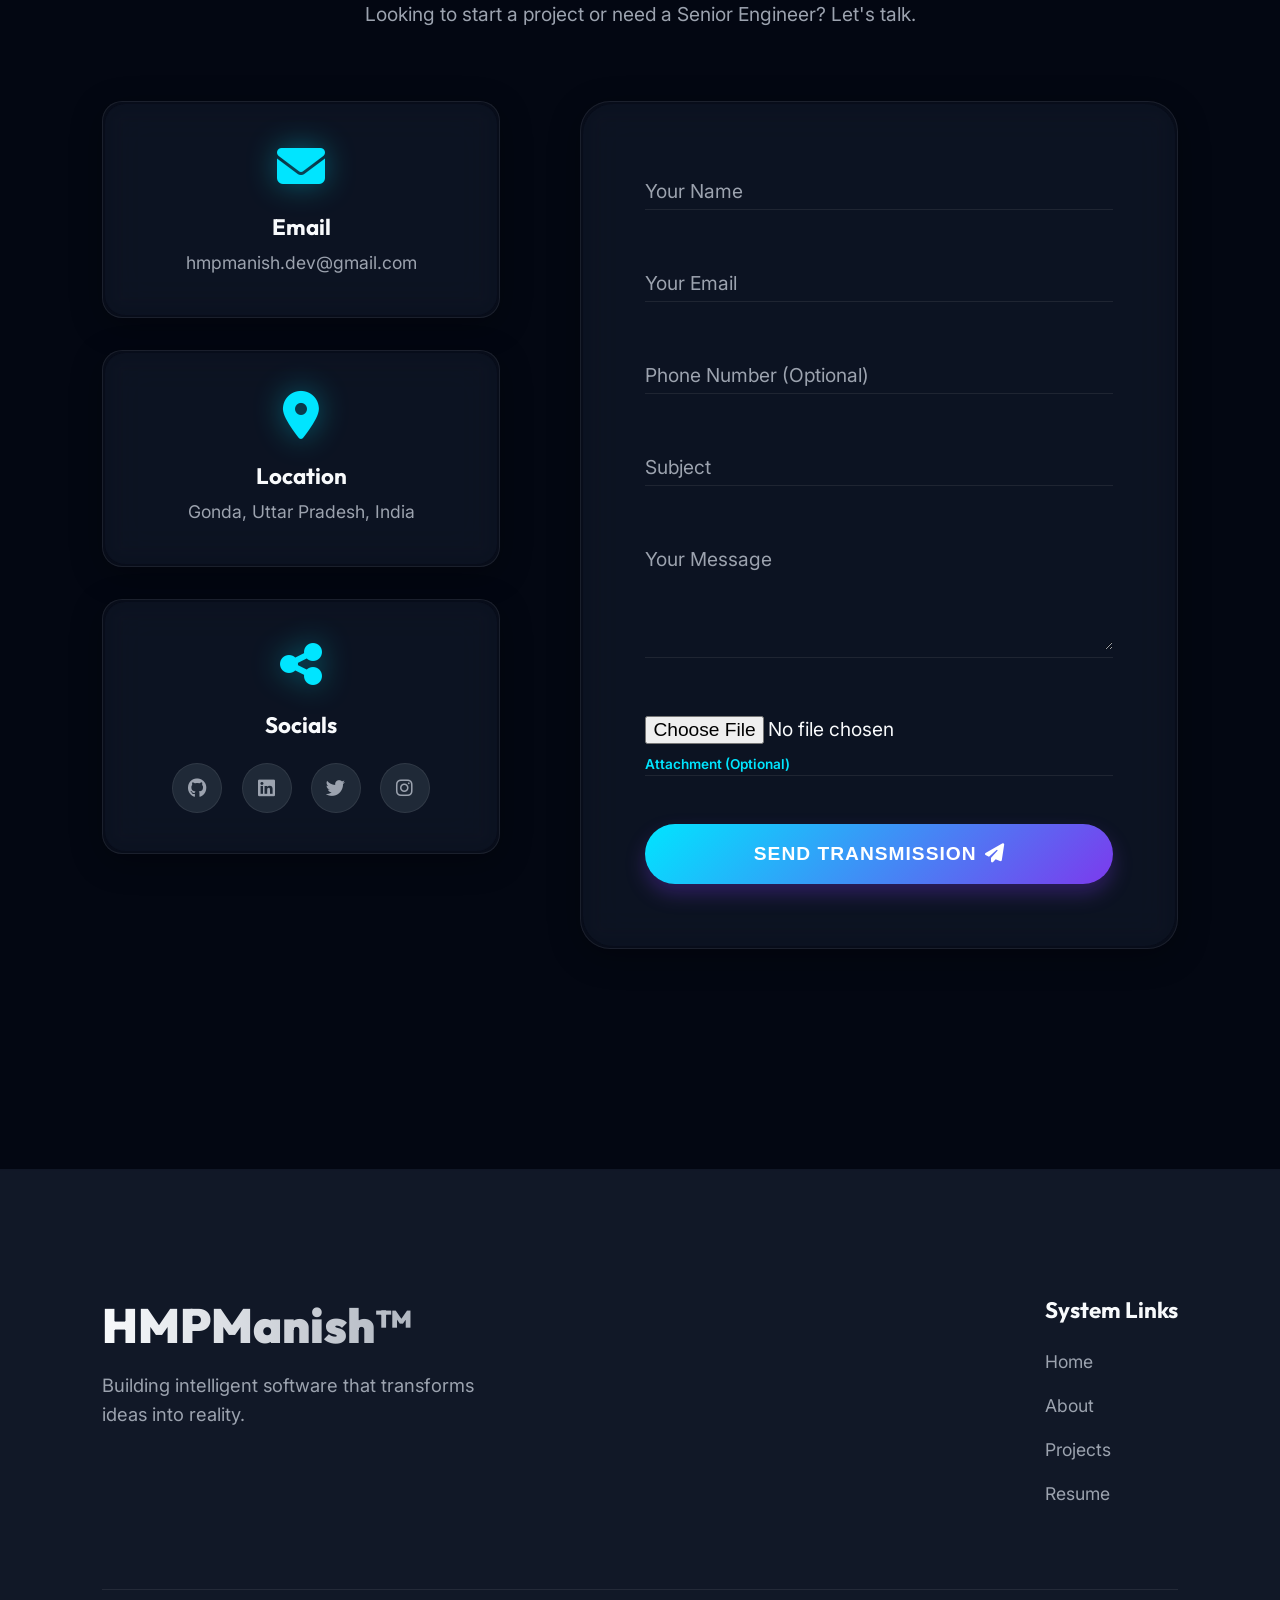
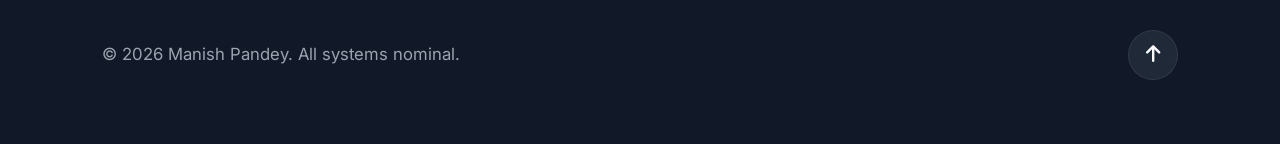
==== commit 44873d5c: "SEO Optimization: Add metadata, JSON-LD, sitemap, robots" ====
--- a/index.html
+++ b/index.html
@@ -3,15 +3,44 @@
 <head>
     <meta charset="UTF-8">
     <meta name="viewport" content="width=device-width, initial-scale=1.0">
-    <title>HMPManish | Manish Pandey | Building Intelligent Software</title>
+    <title>HMPManish | Manish Pandey | Software Engineer & AI Expert</title>
     <meta name="description" content="Portfolio of Manish Pandey (HMPManish). Building intelligent software that transforms ideas into reality using AI, automation, cloud computing, and modern web technologies.">
+    <meta name="keywords" content="Manish Pandey, HMPManish, Software Engineer, Web Developer, AI Expert, Full Stack Developer, Gonda, SaaS, React, Node.js">
+    <meta name="author" content="Manish Pandey">
+    <link rel="canonical" href="https://hmpmanish.vercel.app/" />
     <meta name="theme-color" content="#030712">
     
     <!-- Open Graph / SEO -->
-    <meta property="og:title" content="HMPManish - Technology Brand & Portfolio">
+    <meta property="og:title" content="HMPManish - Software Engineer & AI Expert">
     <meta property="og:description" content="Portfolio of Manish Pandey (HMPManish). Building intelligent software that transforms ideas into reality.">
     <meta property="og:type" content="website">
-    <meta property="og:url" content="https://hmpmanish.github.io/info/">
+    <meta property="og:url" content="https://hmpmanish.vercel.app/">
+    <meta property="og:image" content="https://raw.githubusercontent.com/hmpmanish/info/main/WhatsApp%20Image%202026-09-14%20at%206.15.11%20PM.jpeg">
+    
+    <!-- Twitter -->
+    <meta name="twitter:card" content="summary_large_image">
+    <meta name="twitter:title" content="HMPManish - Software Engineer & AI Expert">
+    <meta name="twitter:description" content="Portfolio of Manish Pandey (HMPManish). Building intelligent software that transforms ideas into reality.">
+    <meta name="twitter:image" content="https://raw.githubusercontent.com/hmpmanish/info/main/WhatsApp%20Image%202026-09-14%20at%206.15.11%20PM.jpeg">
+    
+    <!-- JSON-LD Structured Data (For Google Rich Results) -->
+    <script type="application/ld+json">
+    {
+      "@context": "https://schema.org",
+      "@type": "Person",
+      "name": "Manish Pandey",
+      "alternateName": "HMPManish",
+      "url": "https://hmpmanish.vercel.app/",
+      "jobTitle": "Software Engineer & AI Expert",
+      "image": "https://raw.githubusercontent.com/hmpmanish/info/main/WhatsApp%20Image%202026-09-14%20at%206.15.11%20PM.jpeg",
+      "sameAs": [
+        "https://linkedin.com/in/hmpmanish",
+        "https://github.com/hmpmanish",
+        "https://twitter.com/hmpmanish",
+        "https://instagram.com/hmpmanish"
+      ]
+    }
+    </script>
     
     <!-- Fonts -->
     <link rel="preconnect" href="https://fonts.googleapis.com">
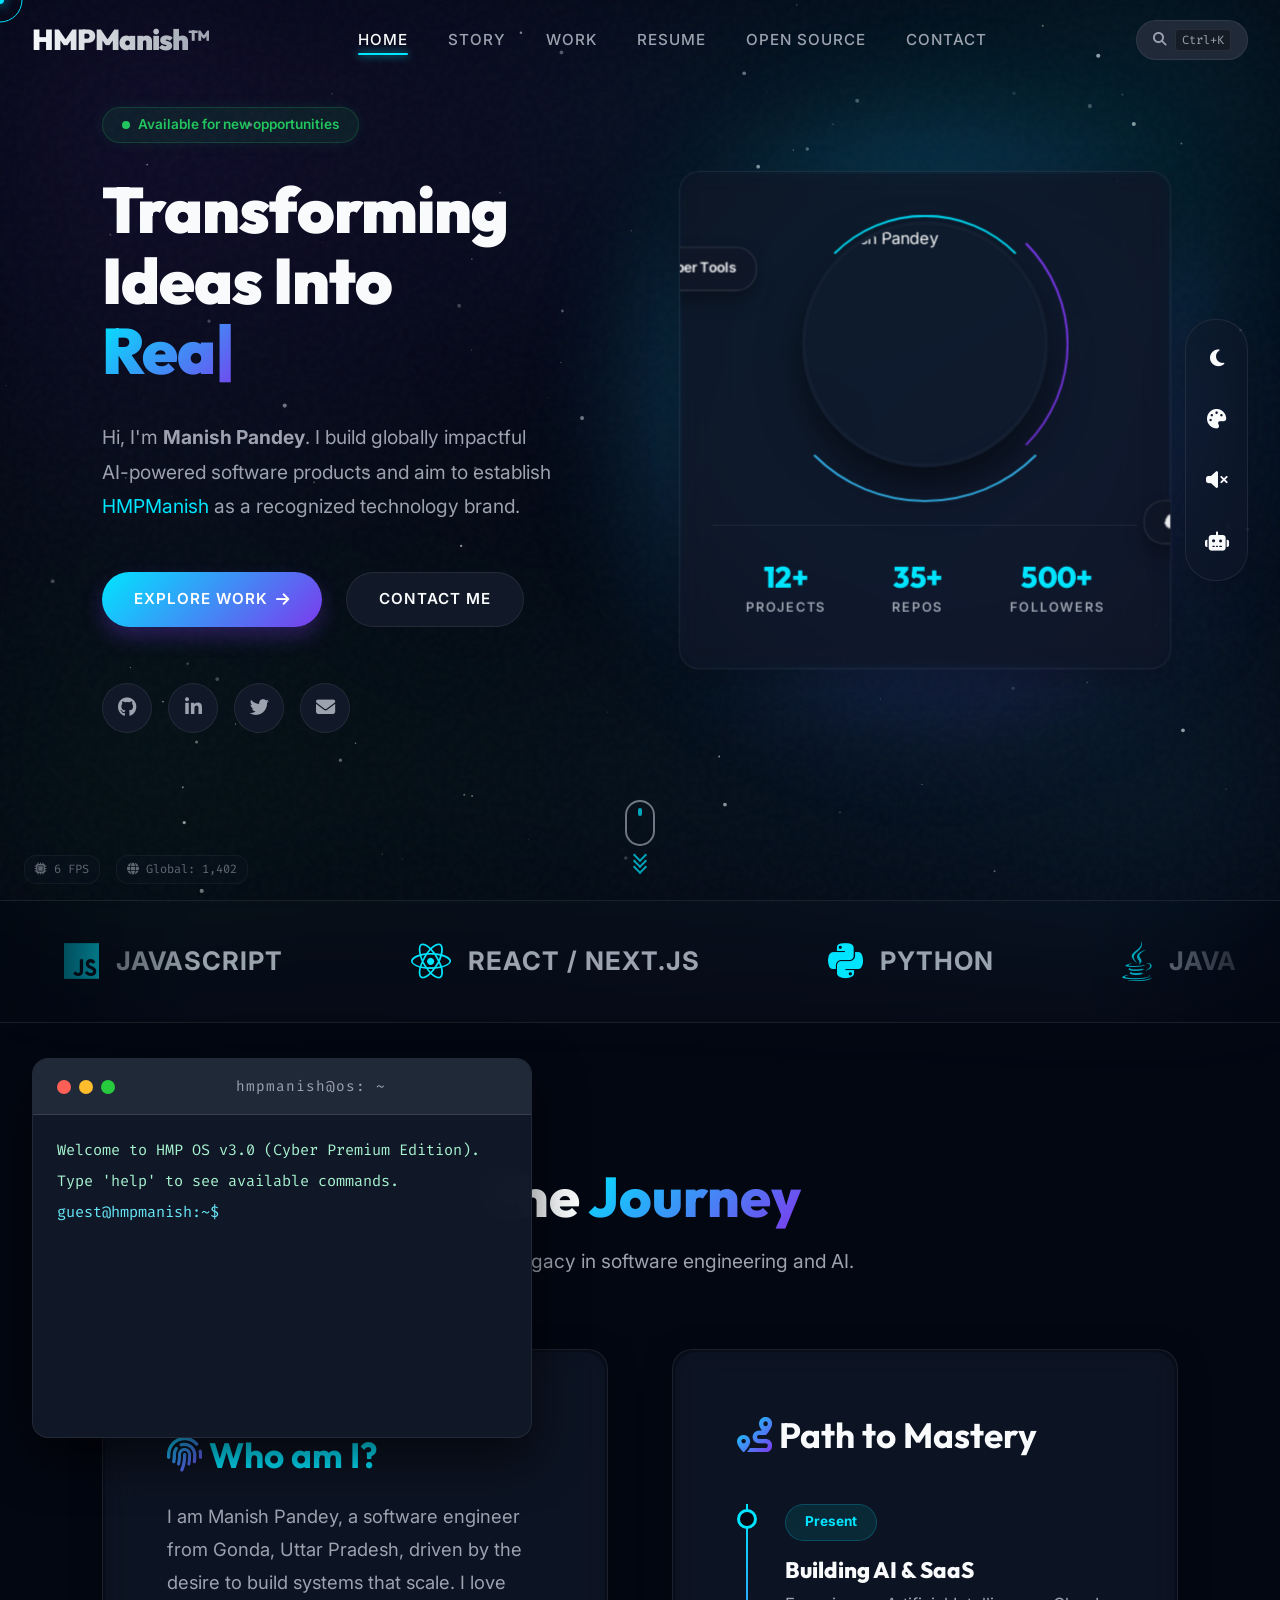
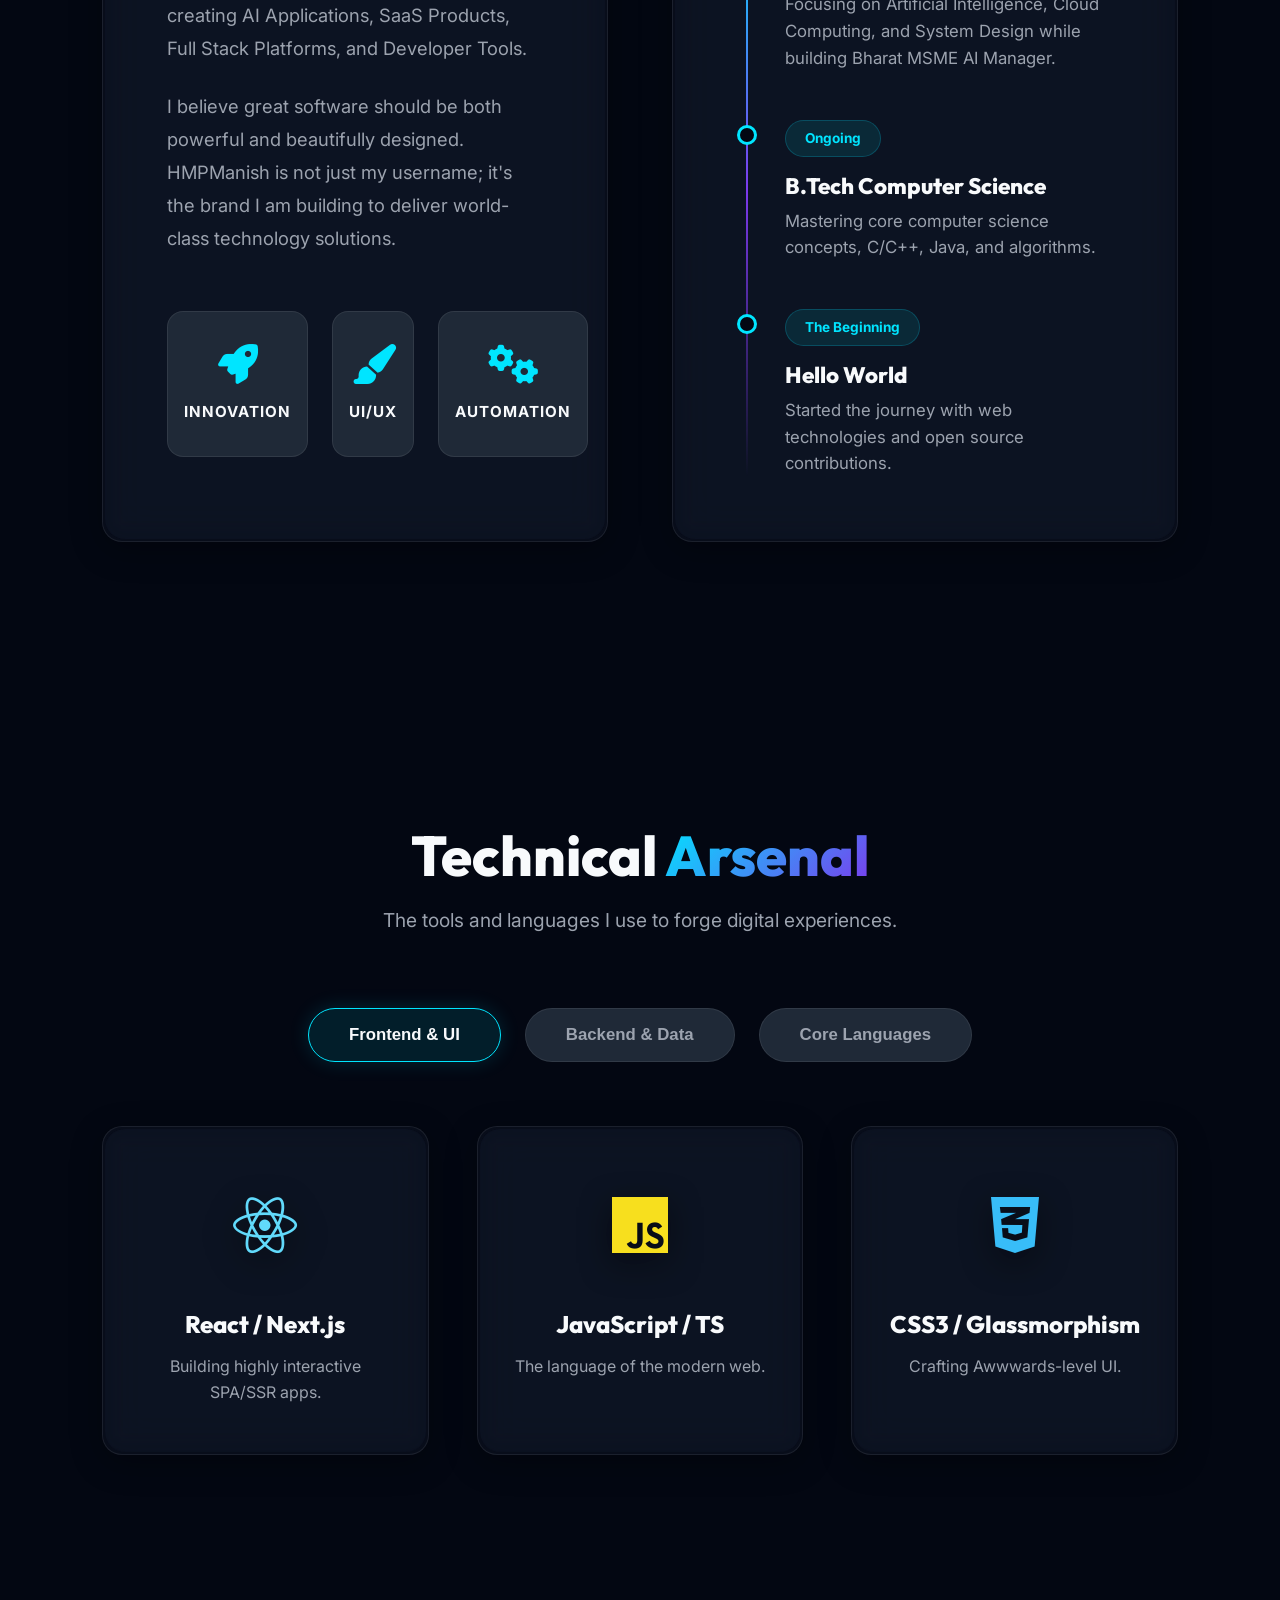
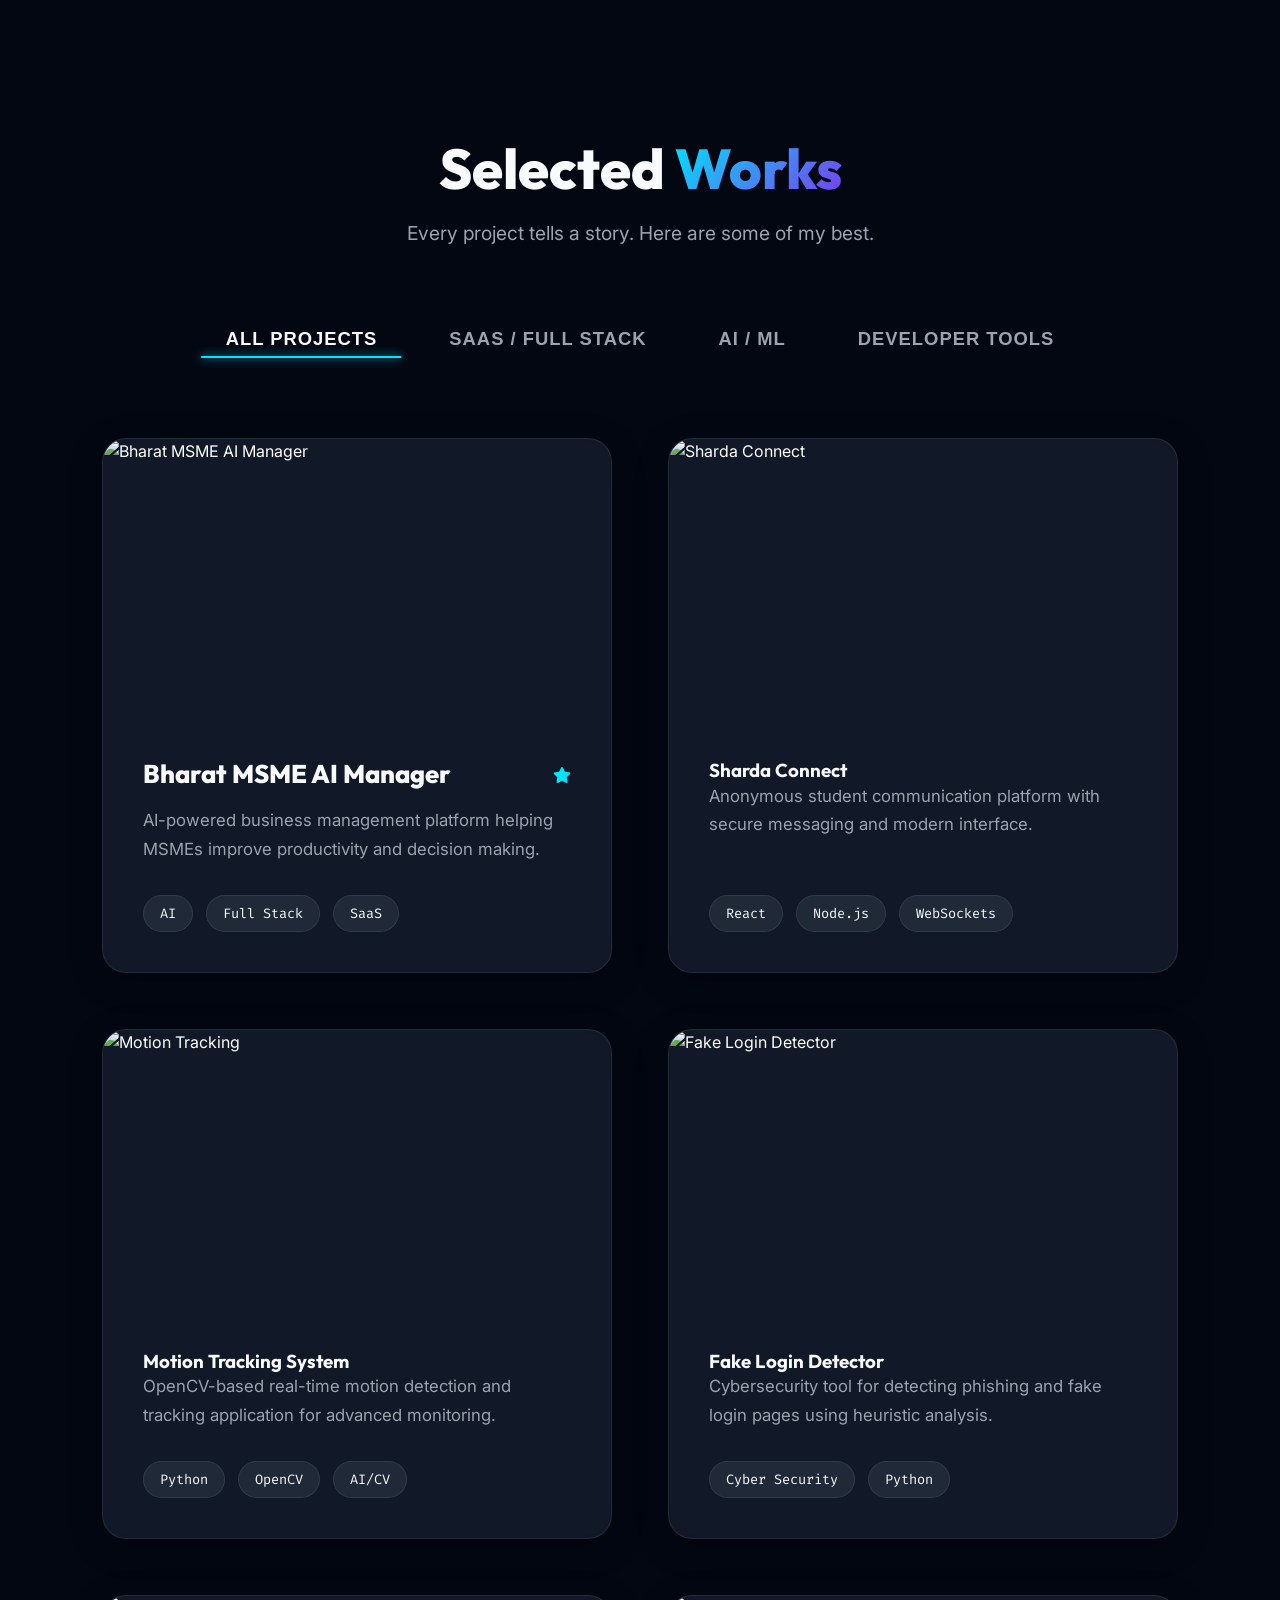
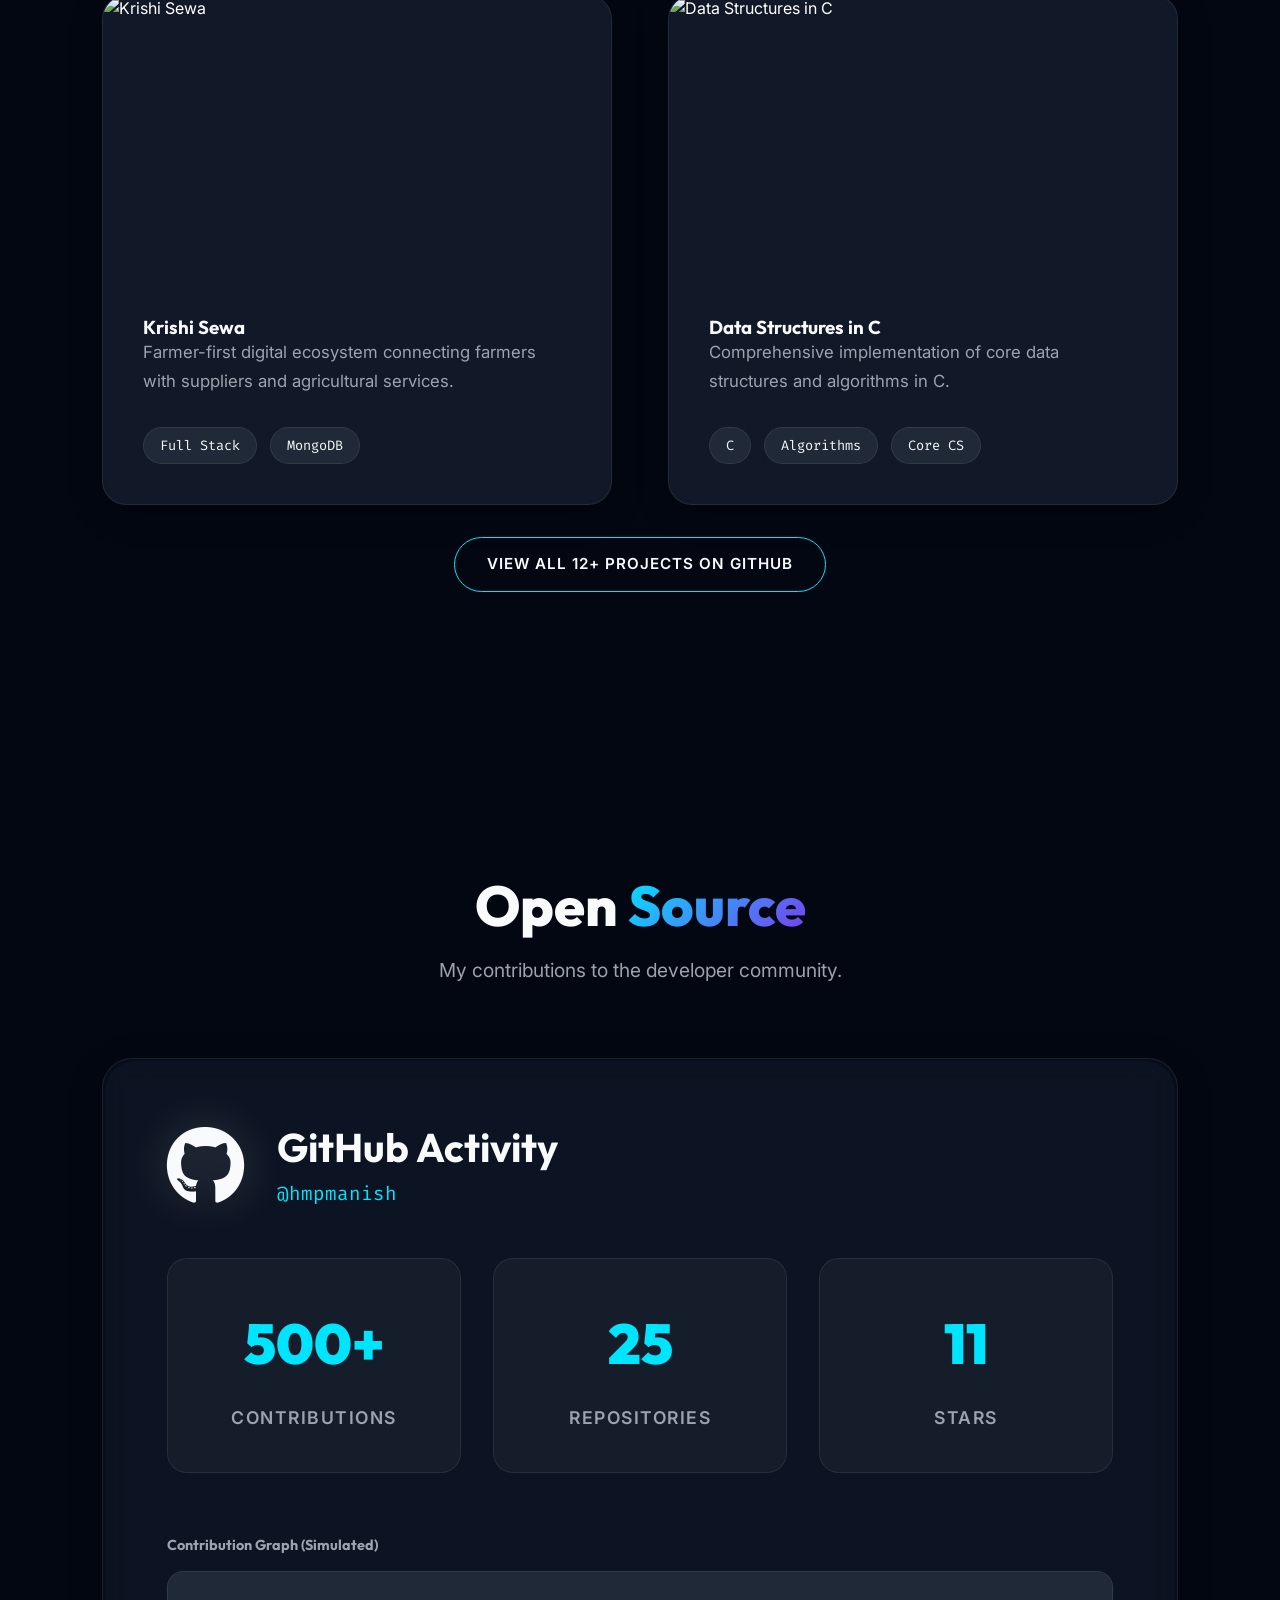
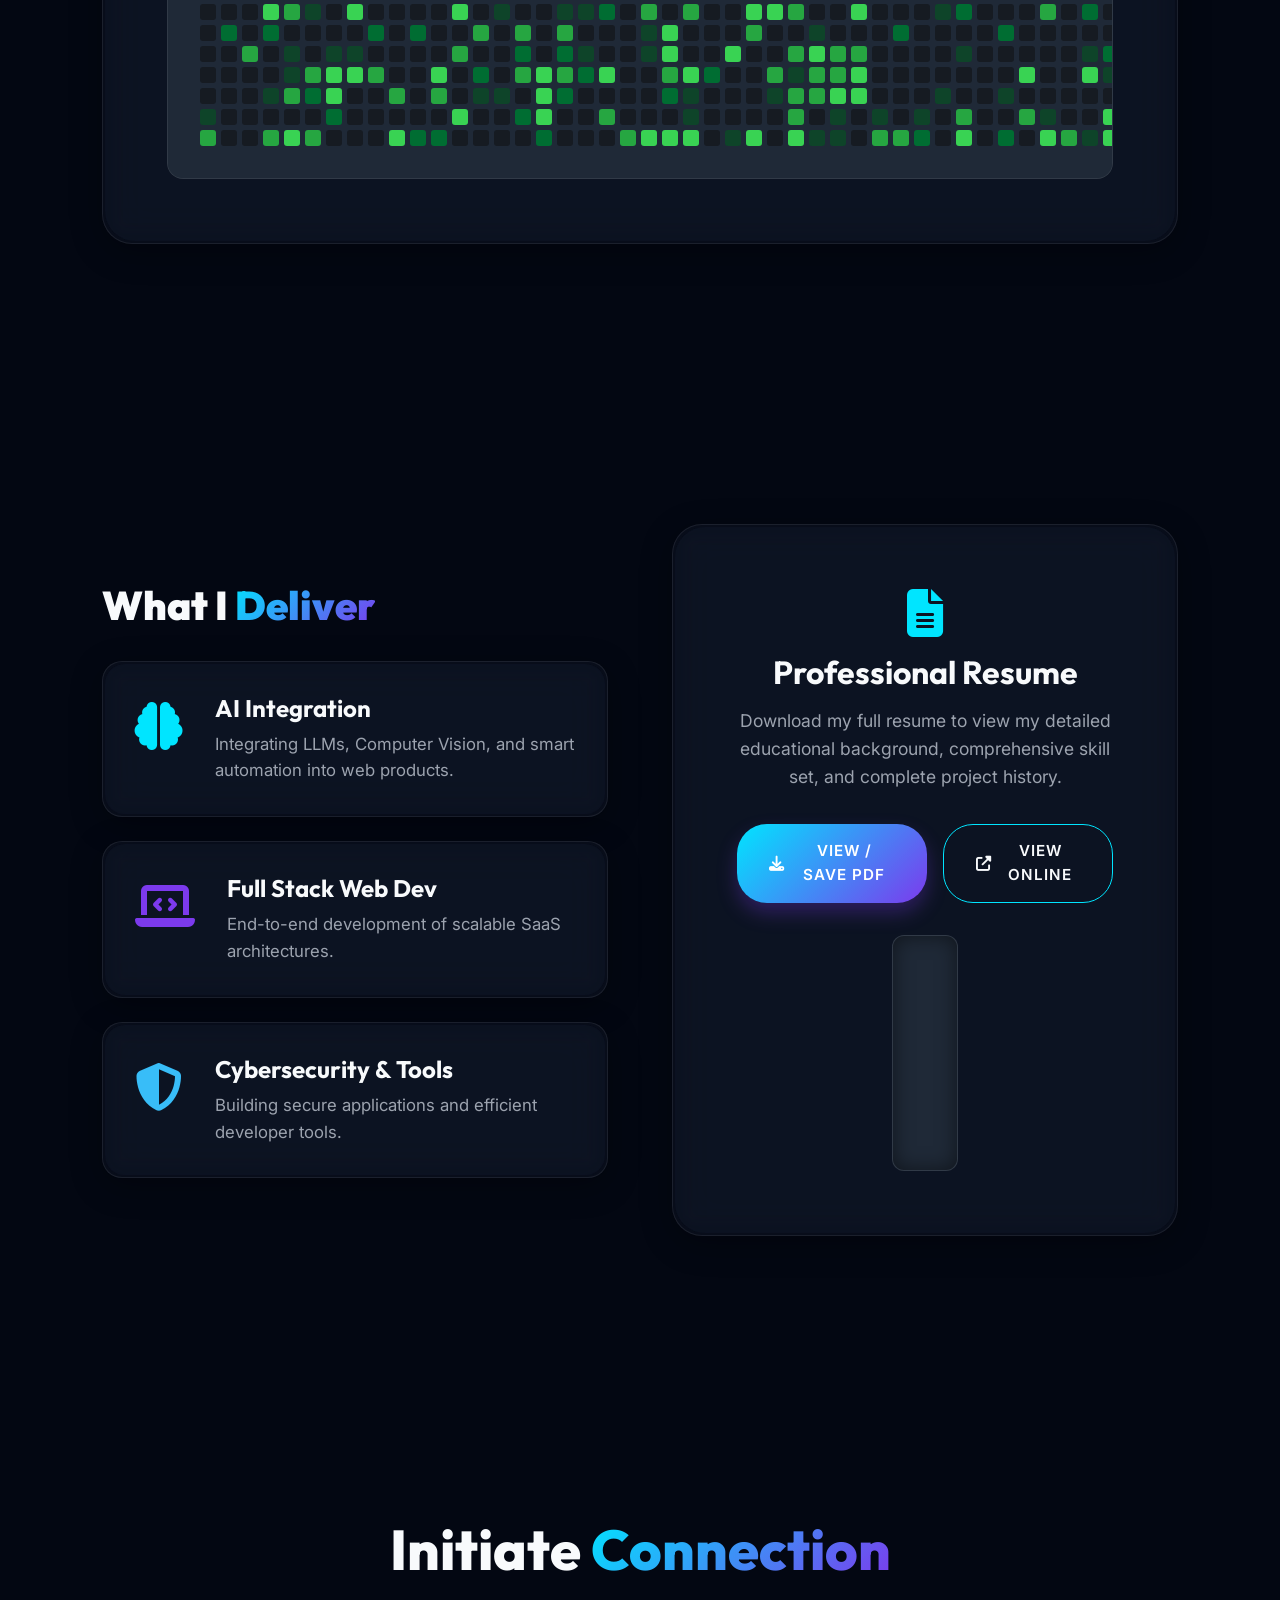
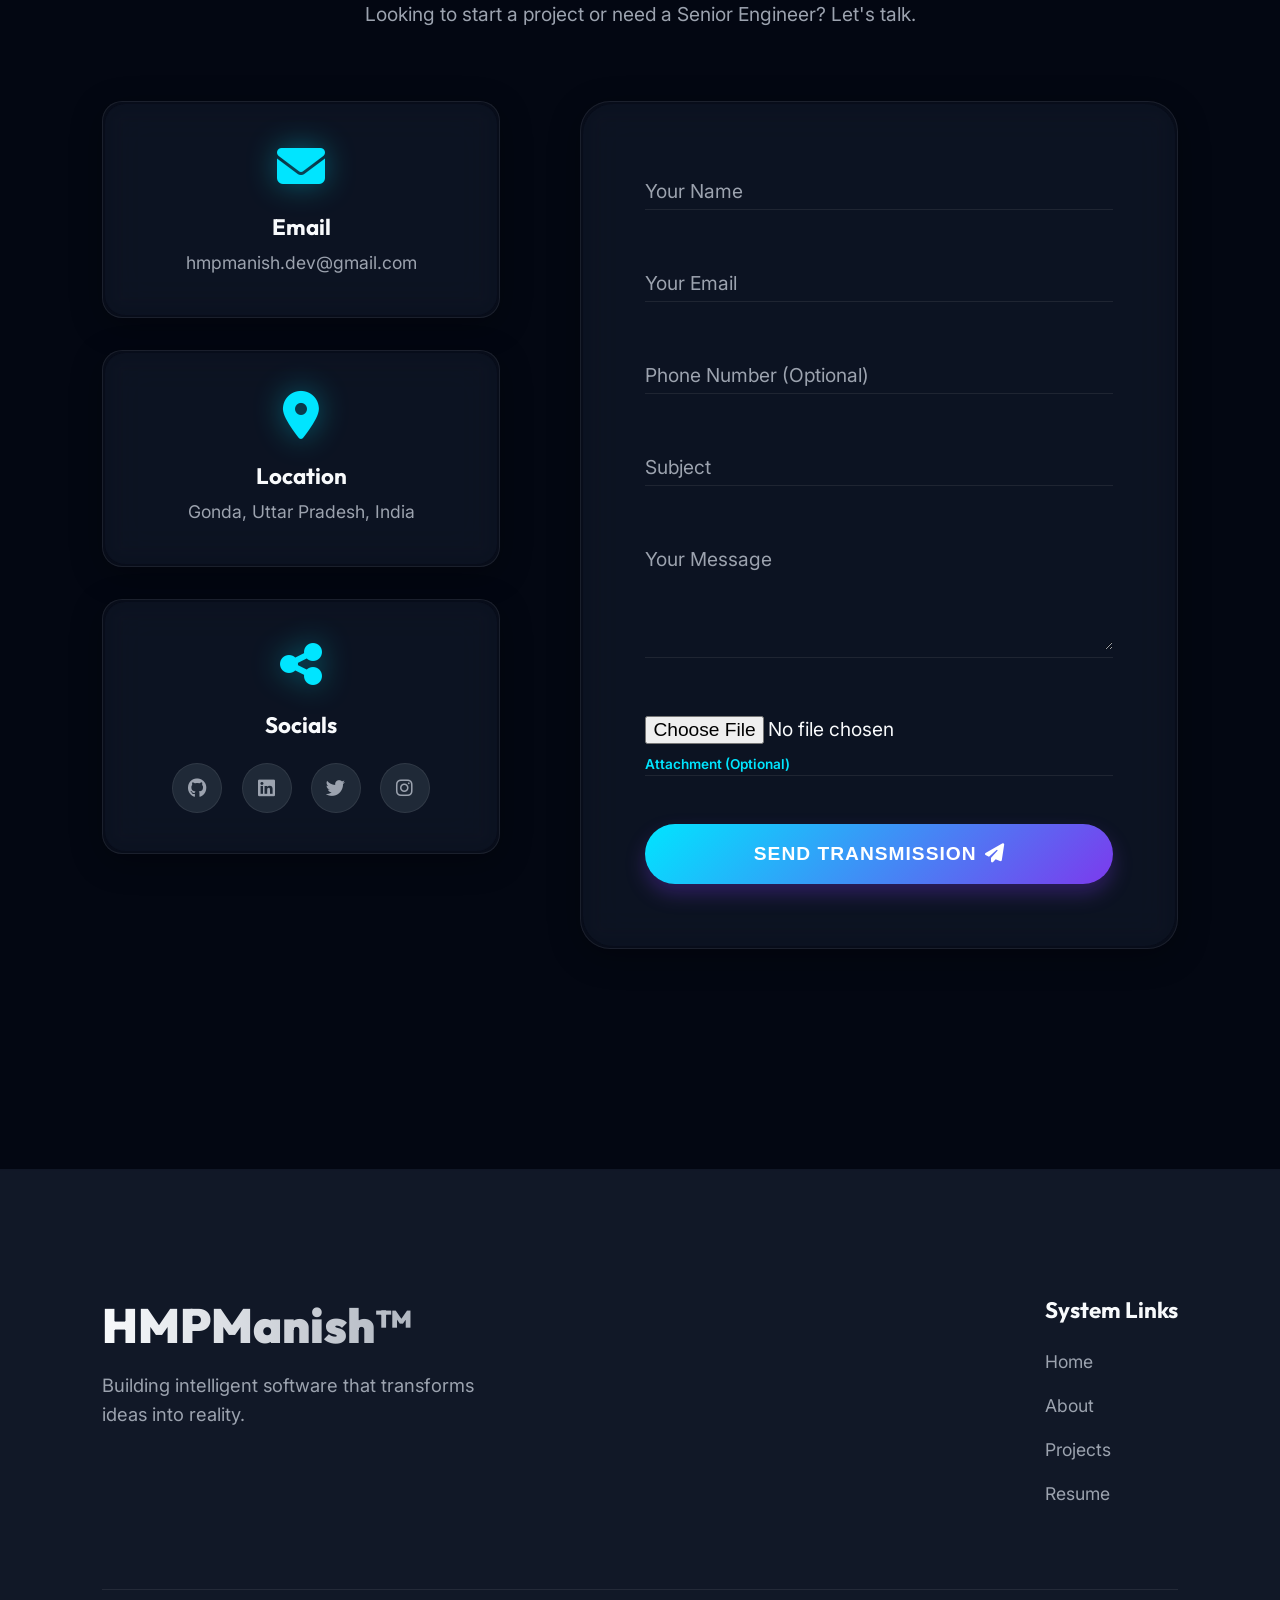
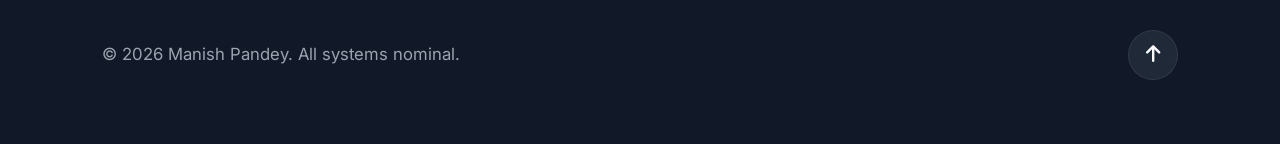
==== commit 262f36bf: "Add Google Site Verification tag" ====
--- a/index.html
+++ b/index.html
@@ -9,6 +9,7 @@
     <meta name="author" content="Manish Pandey">
     <link rel="canonical" href="https://hmpmanish.vercel.app/" />
     <meta name="theme-color" content="#030712">
+    <meta name="google-site-verification" content="y1nJOf9kQNxZB93mMw2OF9wATYzQWGPoRx1JtFqEKc8" />
     
     <!-- Open Graph / SEO -->
     <meta property="og:title" content="HMPManish - Software Engineer & AI Expert">
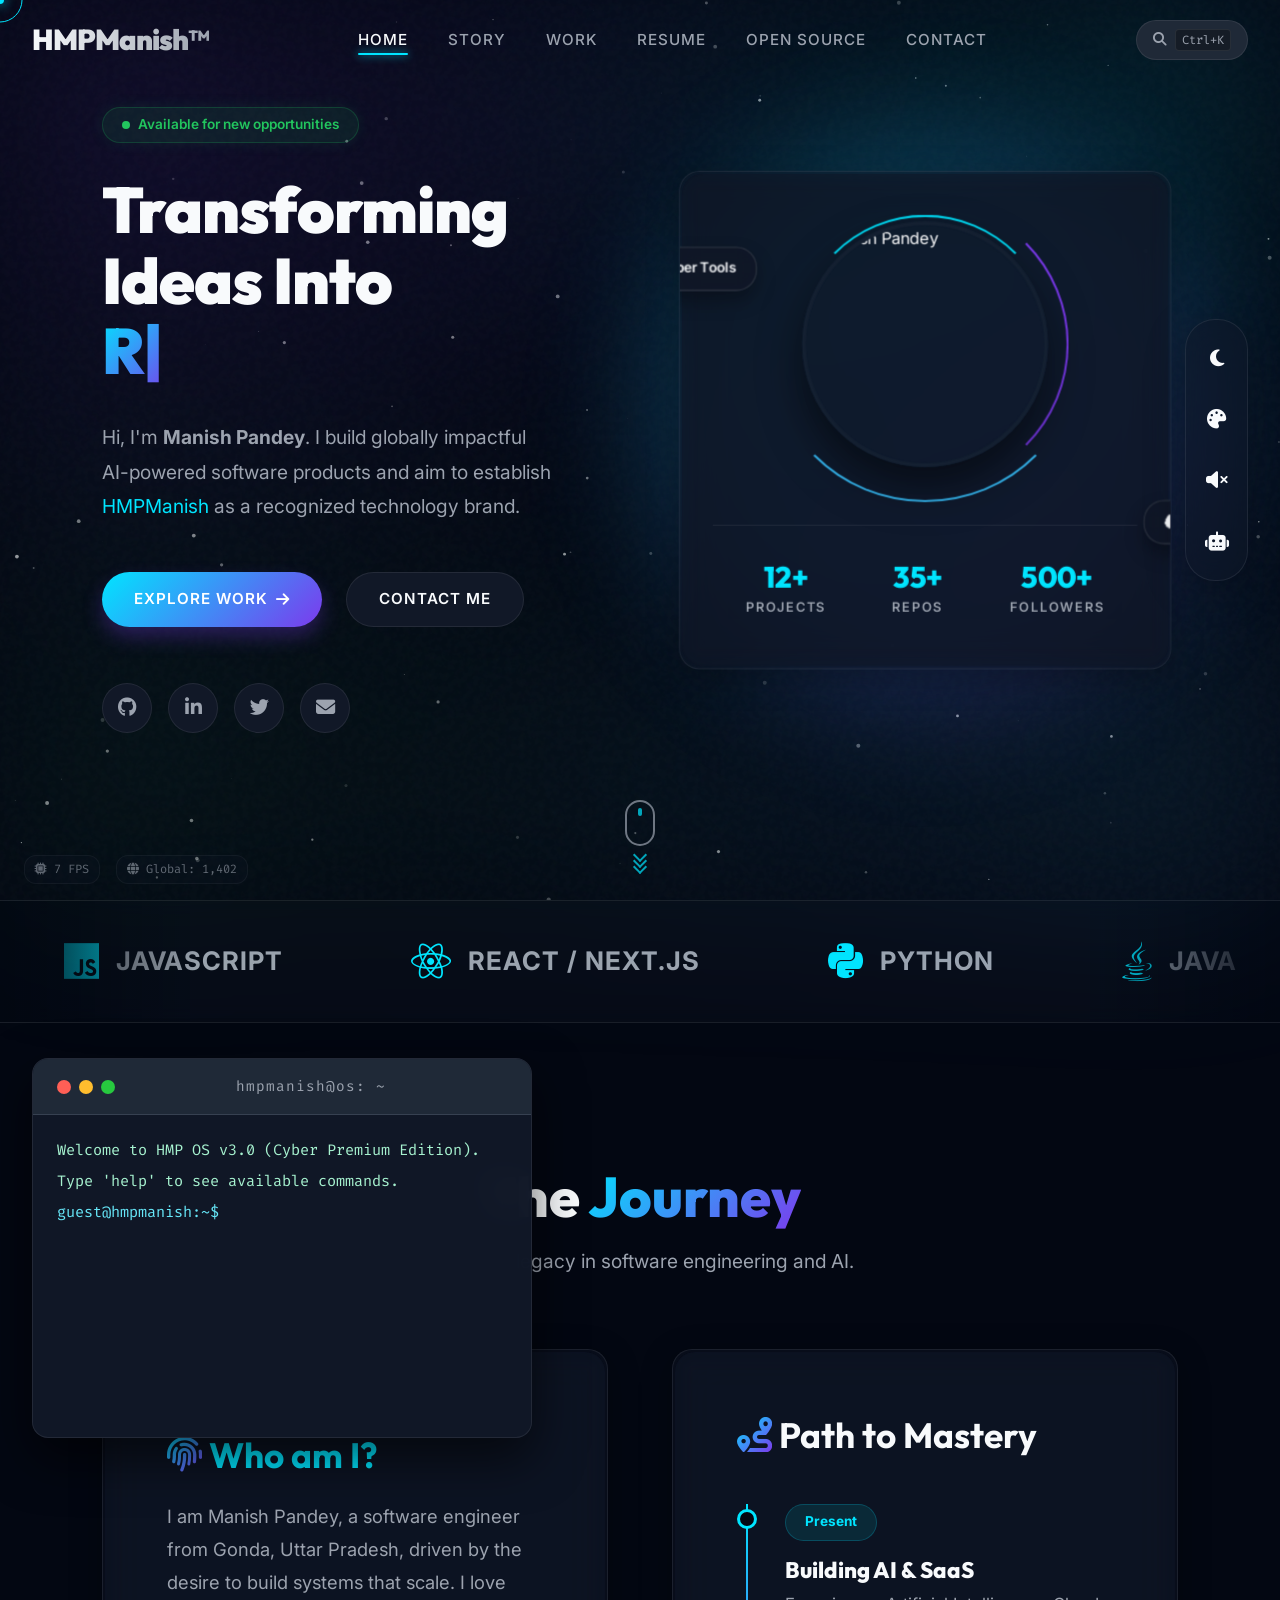
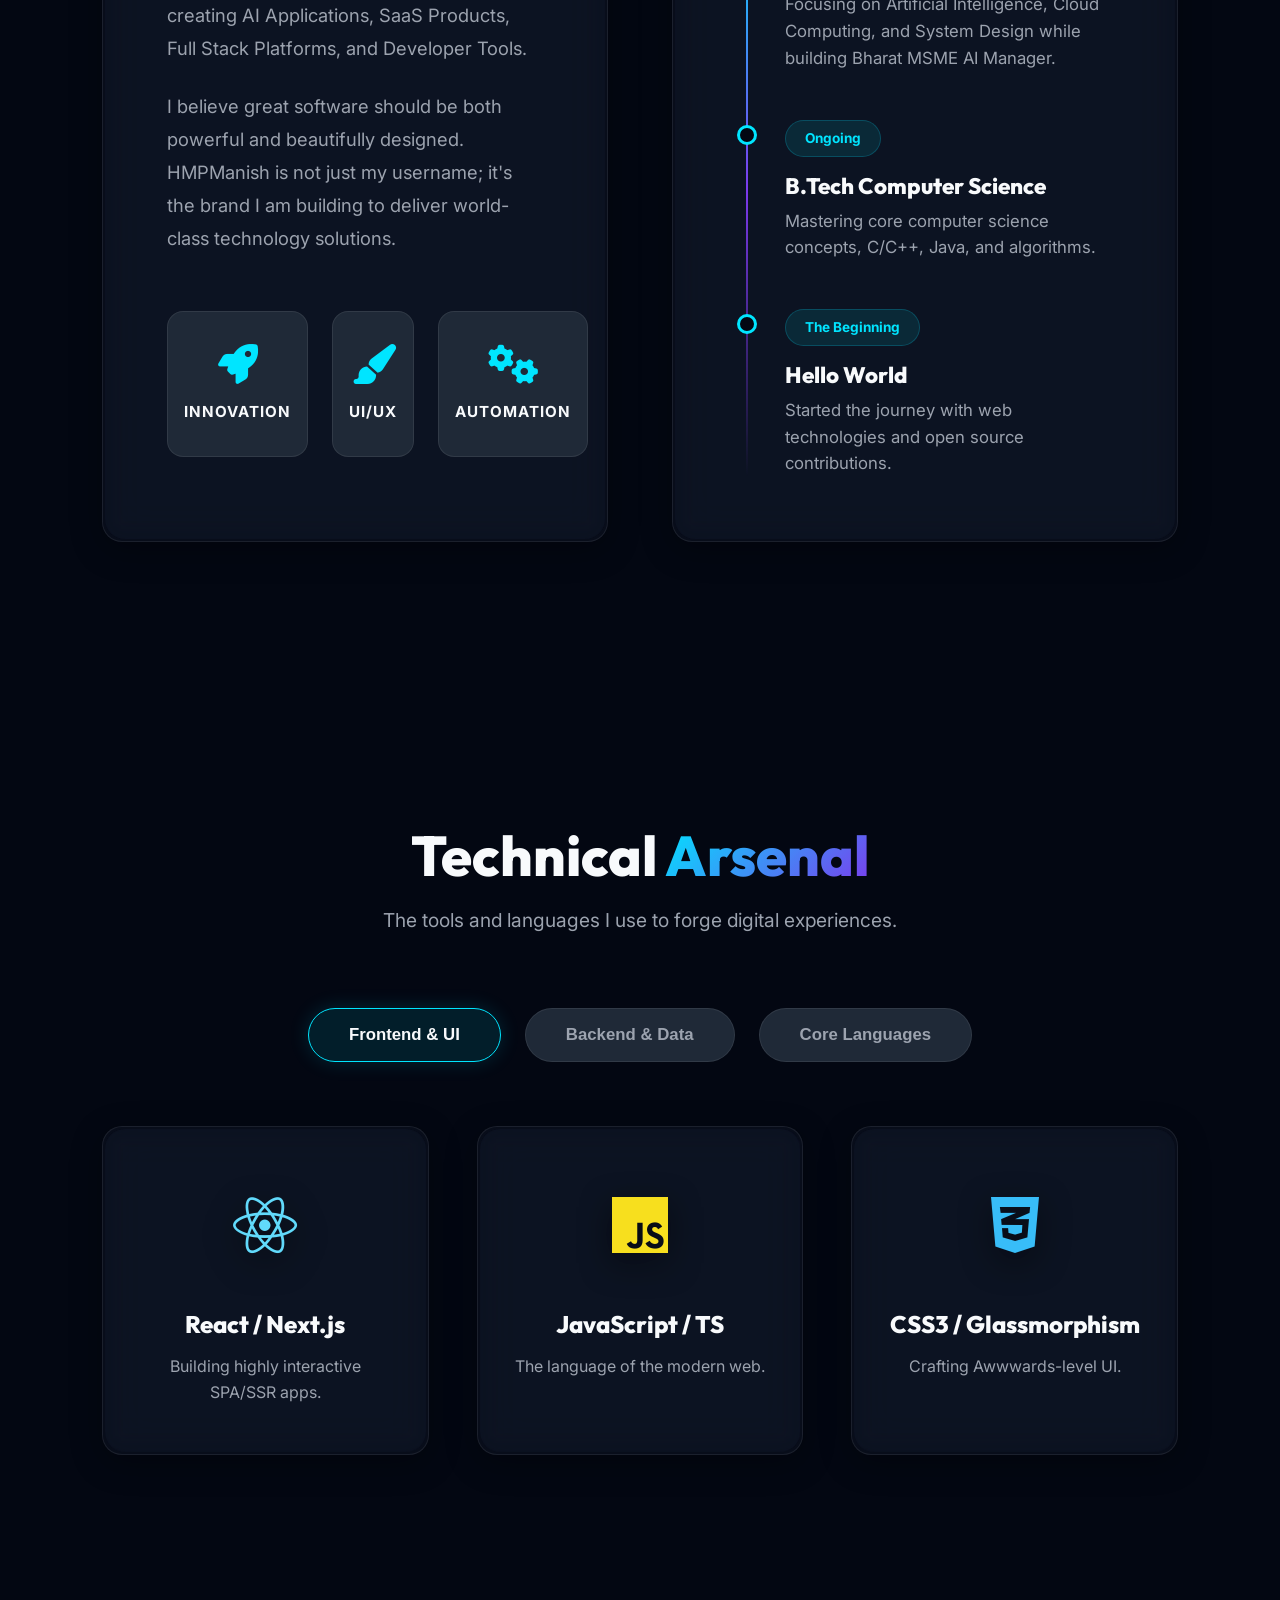
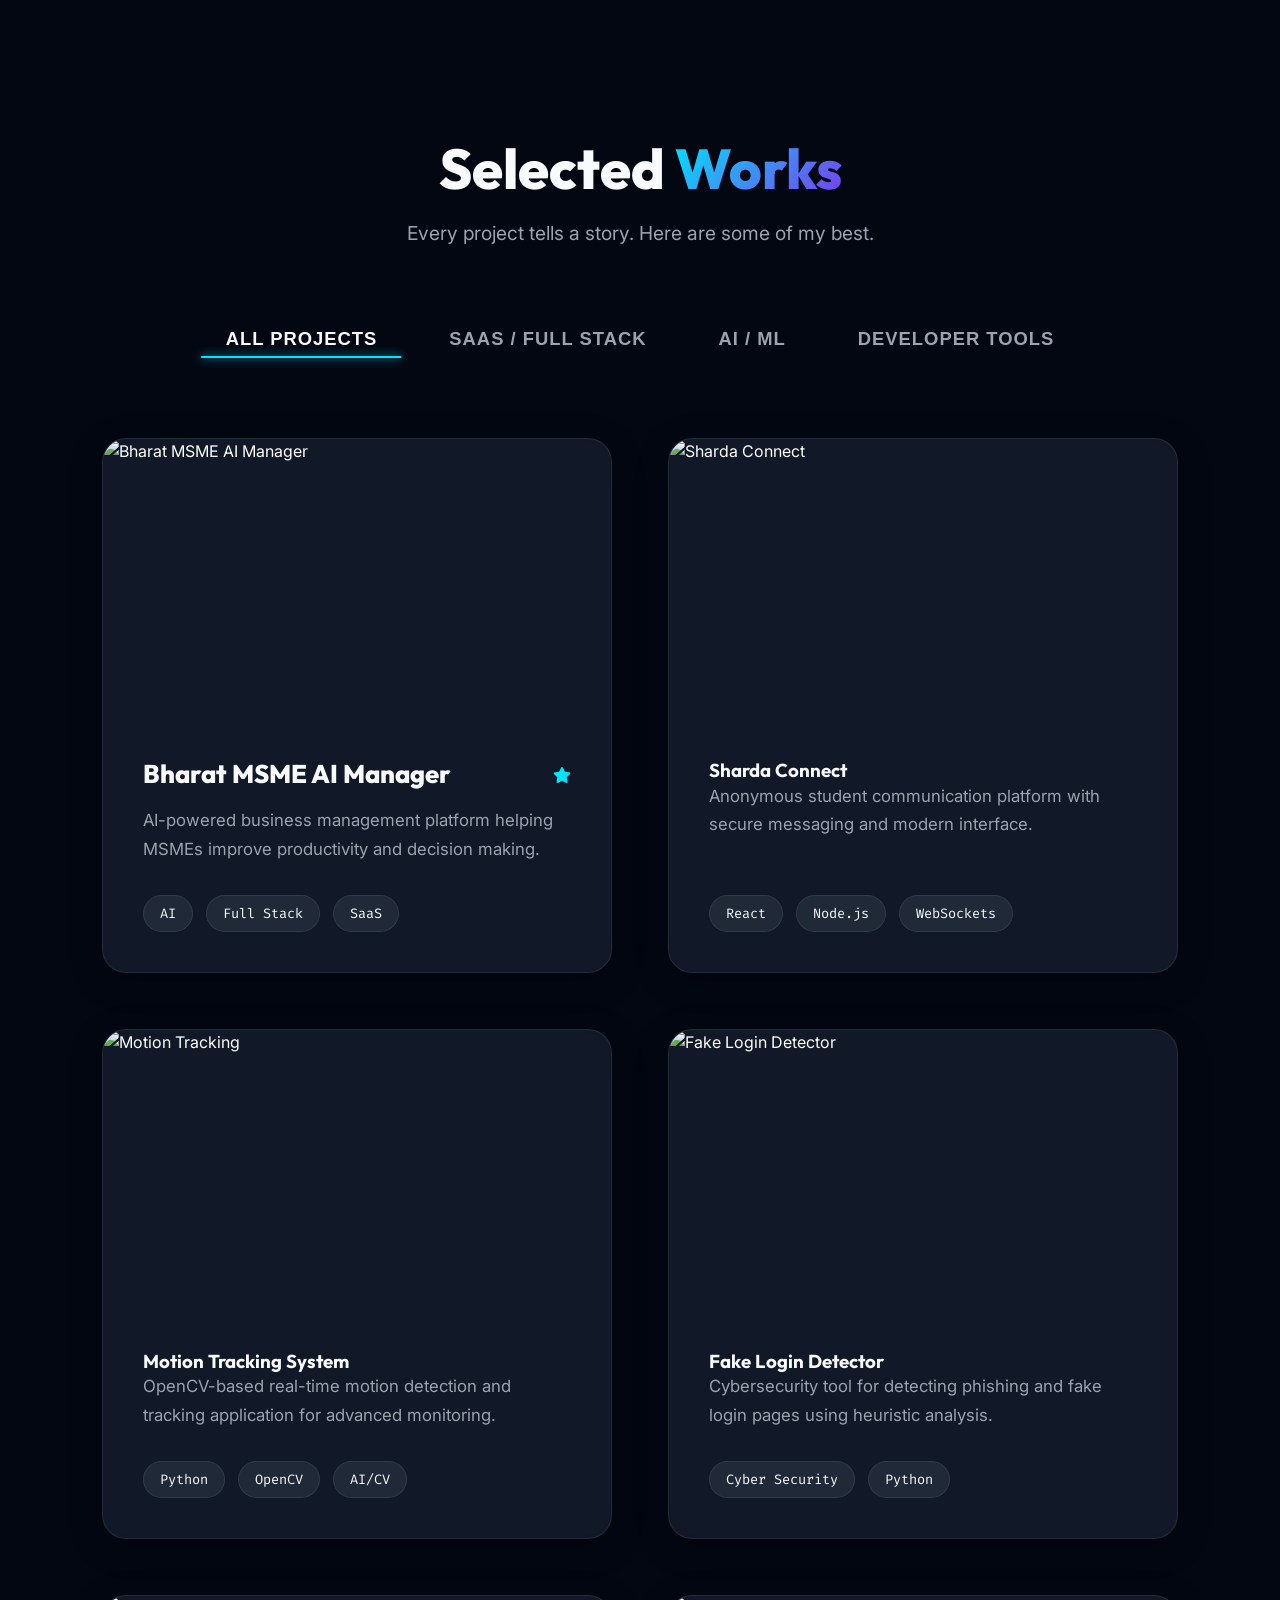
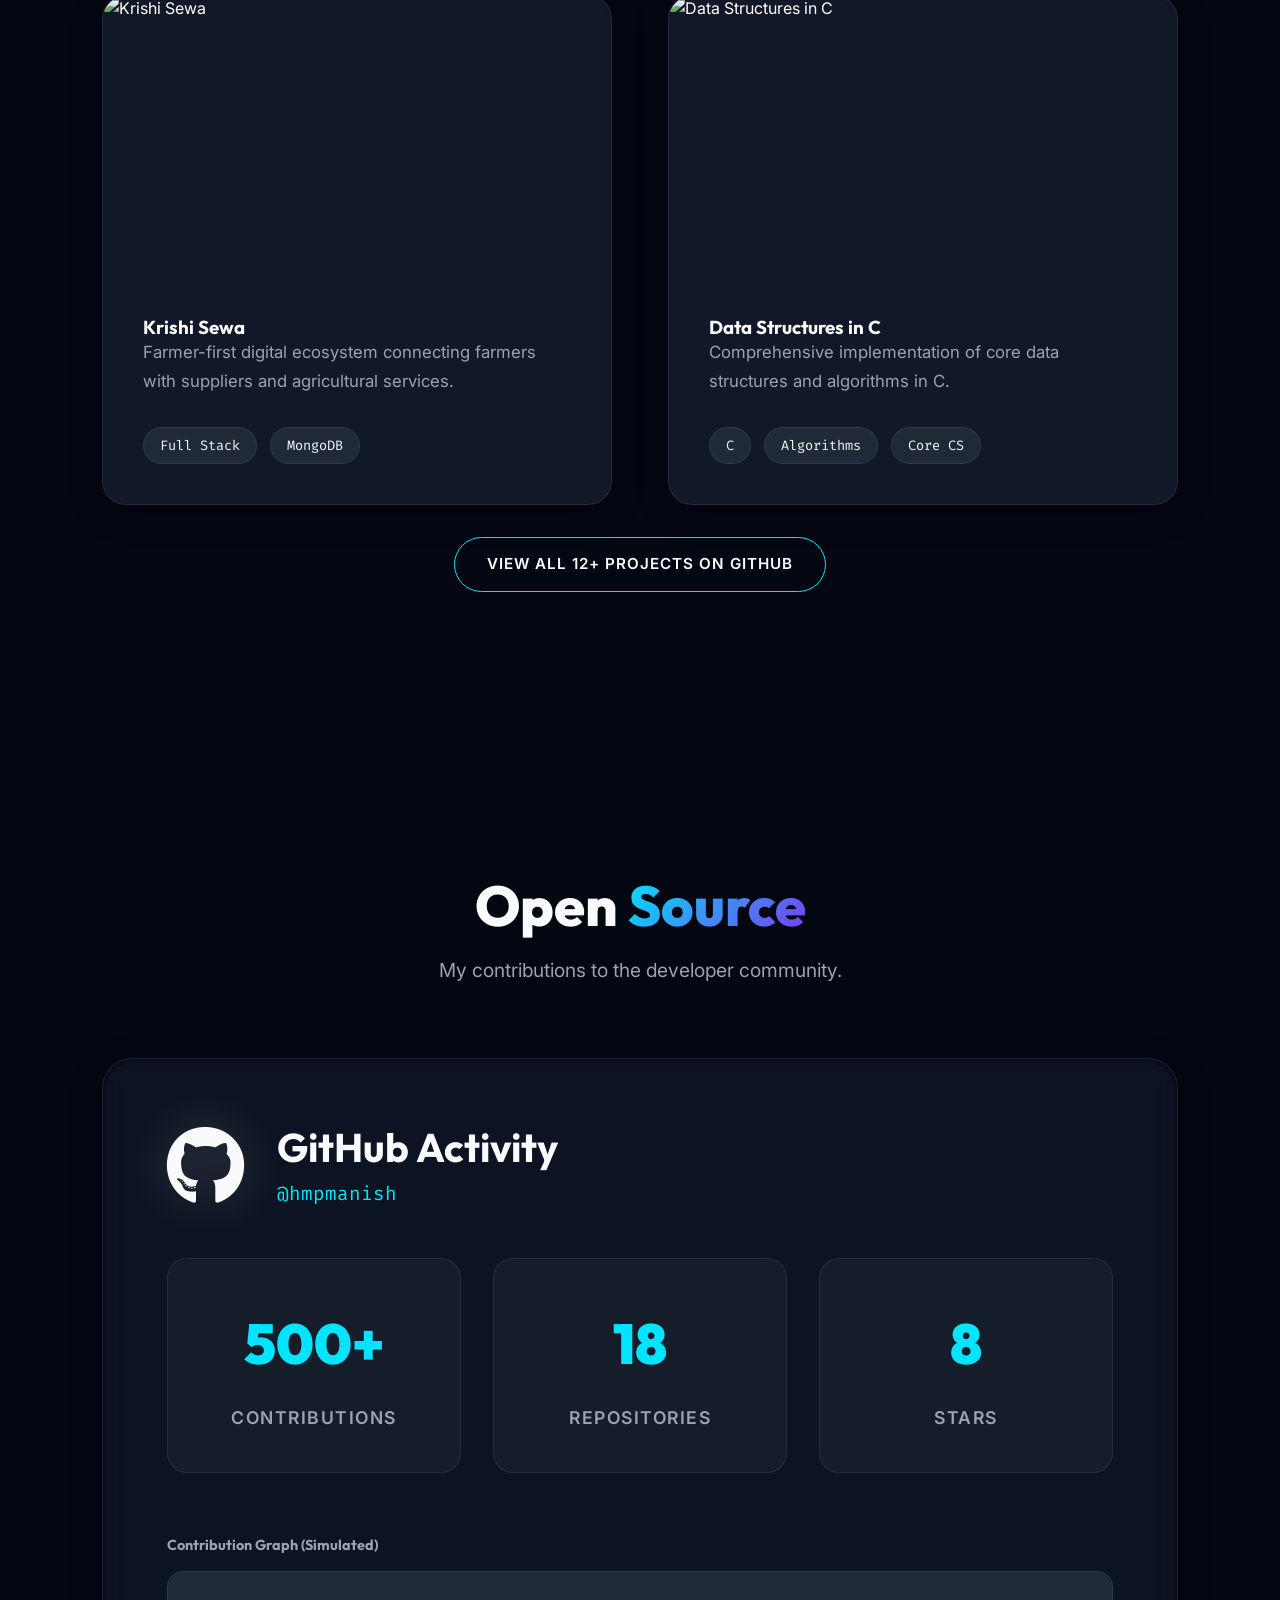
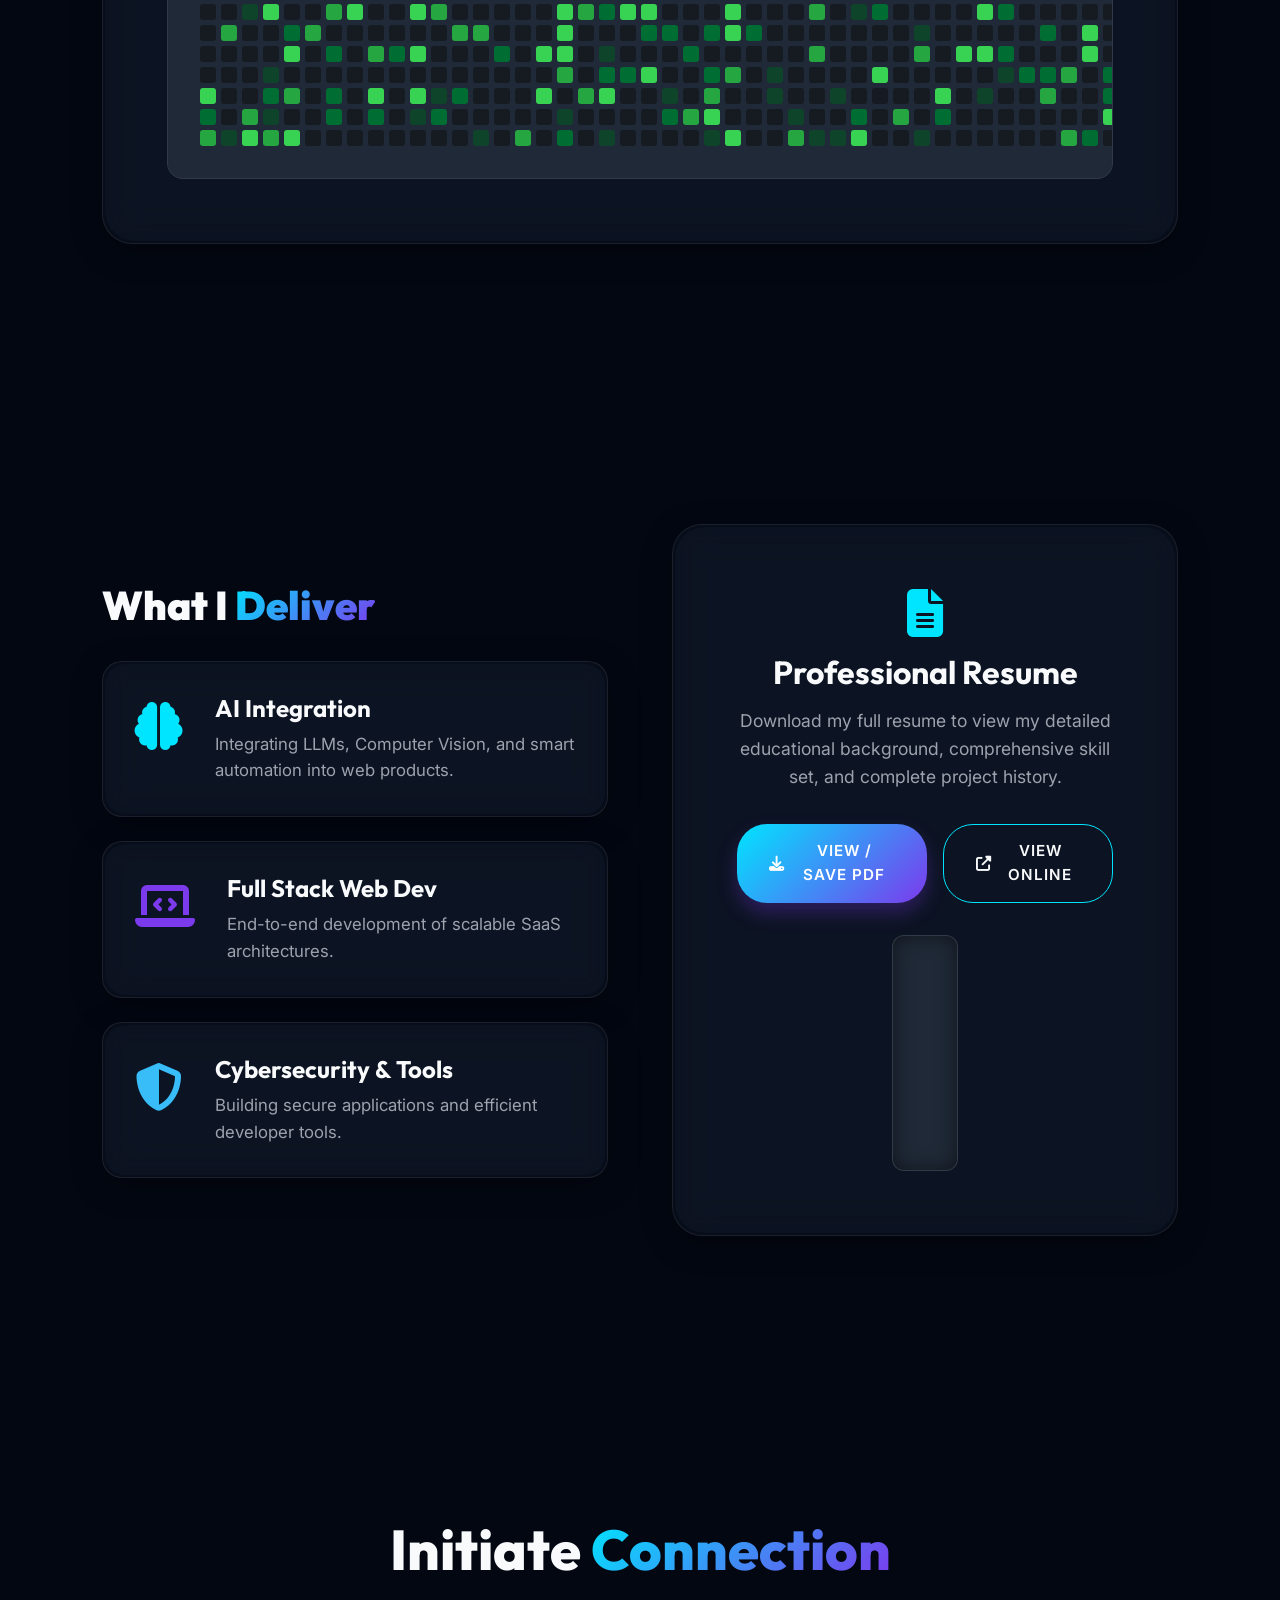
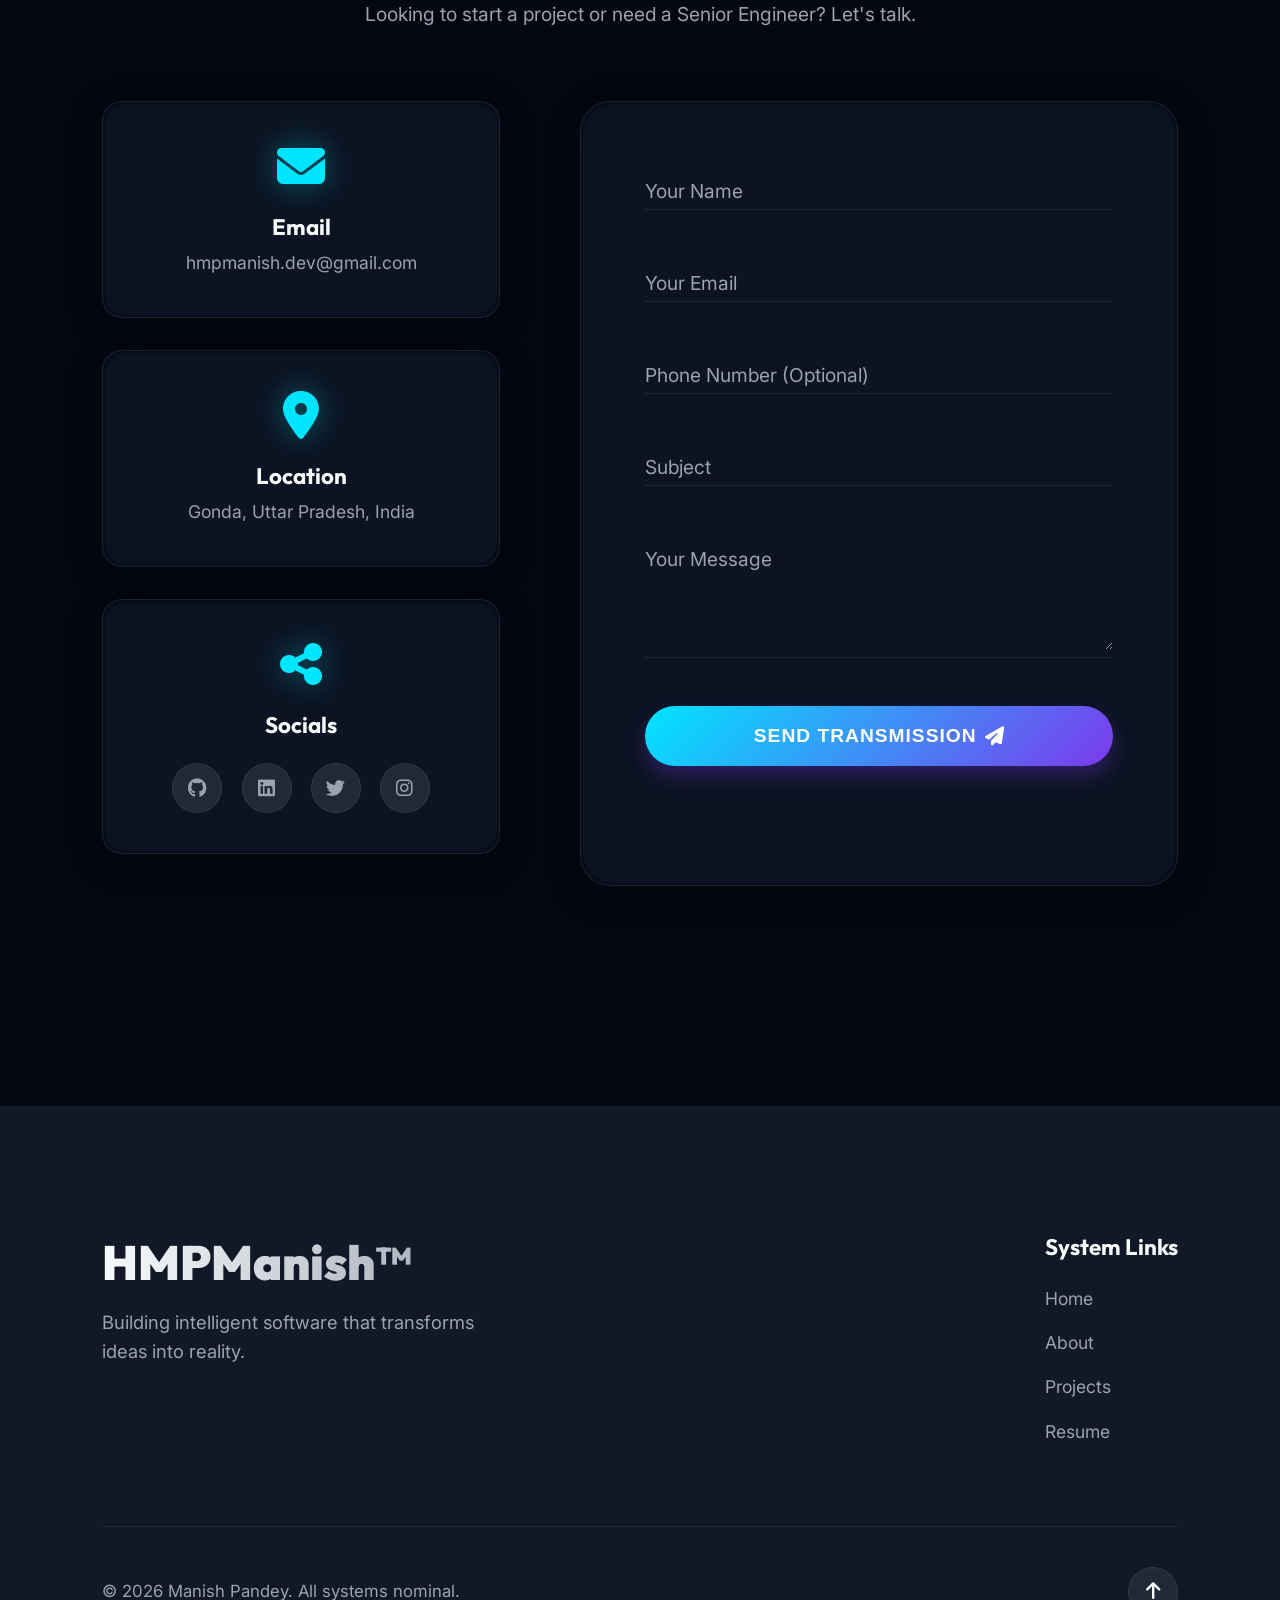
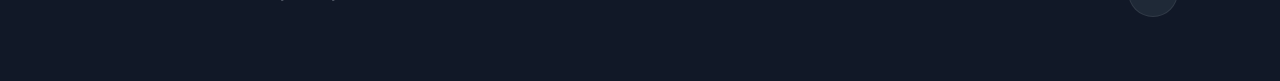
==== commit 2d42c172: "Remove file attachment from contact form" ====
--- a/index.html
+++ b/index.html
@@ -651,11 +651,7 @@
                                 <label for="message">Your Message</label>
                                 <div class="form-line"></div>
                             </div>
-                            <div class="form-group">
-                                <input type="file" id="attachment" name="attachment" accept=".pdf,.doc,.docx,.png,.jpg,.jpeg">
-                                <label for="attachment" style="position: static; font-size: 0.85rem; transform: none; margin-bottom: 5px; display: block;">Attachment (Optional)</label>
-                                <div class="form-line"></div>
-                            </div>
+
                             <button type="submit" id="submitBtn" class="btn btn-primary btn-block magnetic click-sound">
                                 <span id="submitBtnText">Send Transmission</span>
                                 <i class="fas fa-paper-plane"></i>
